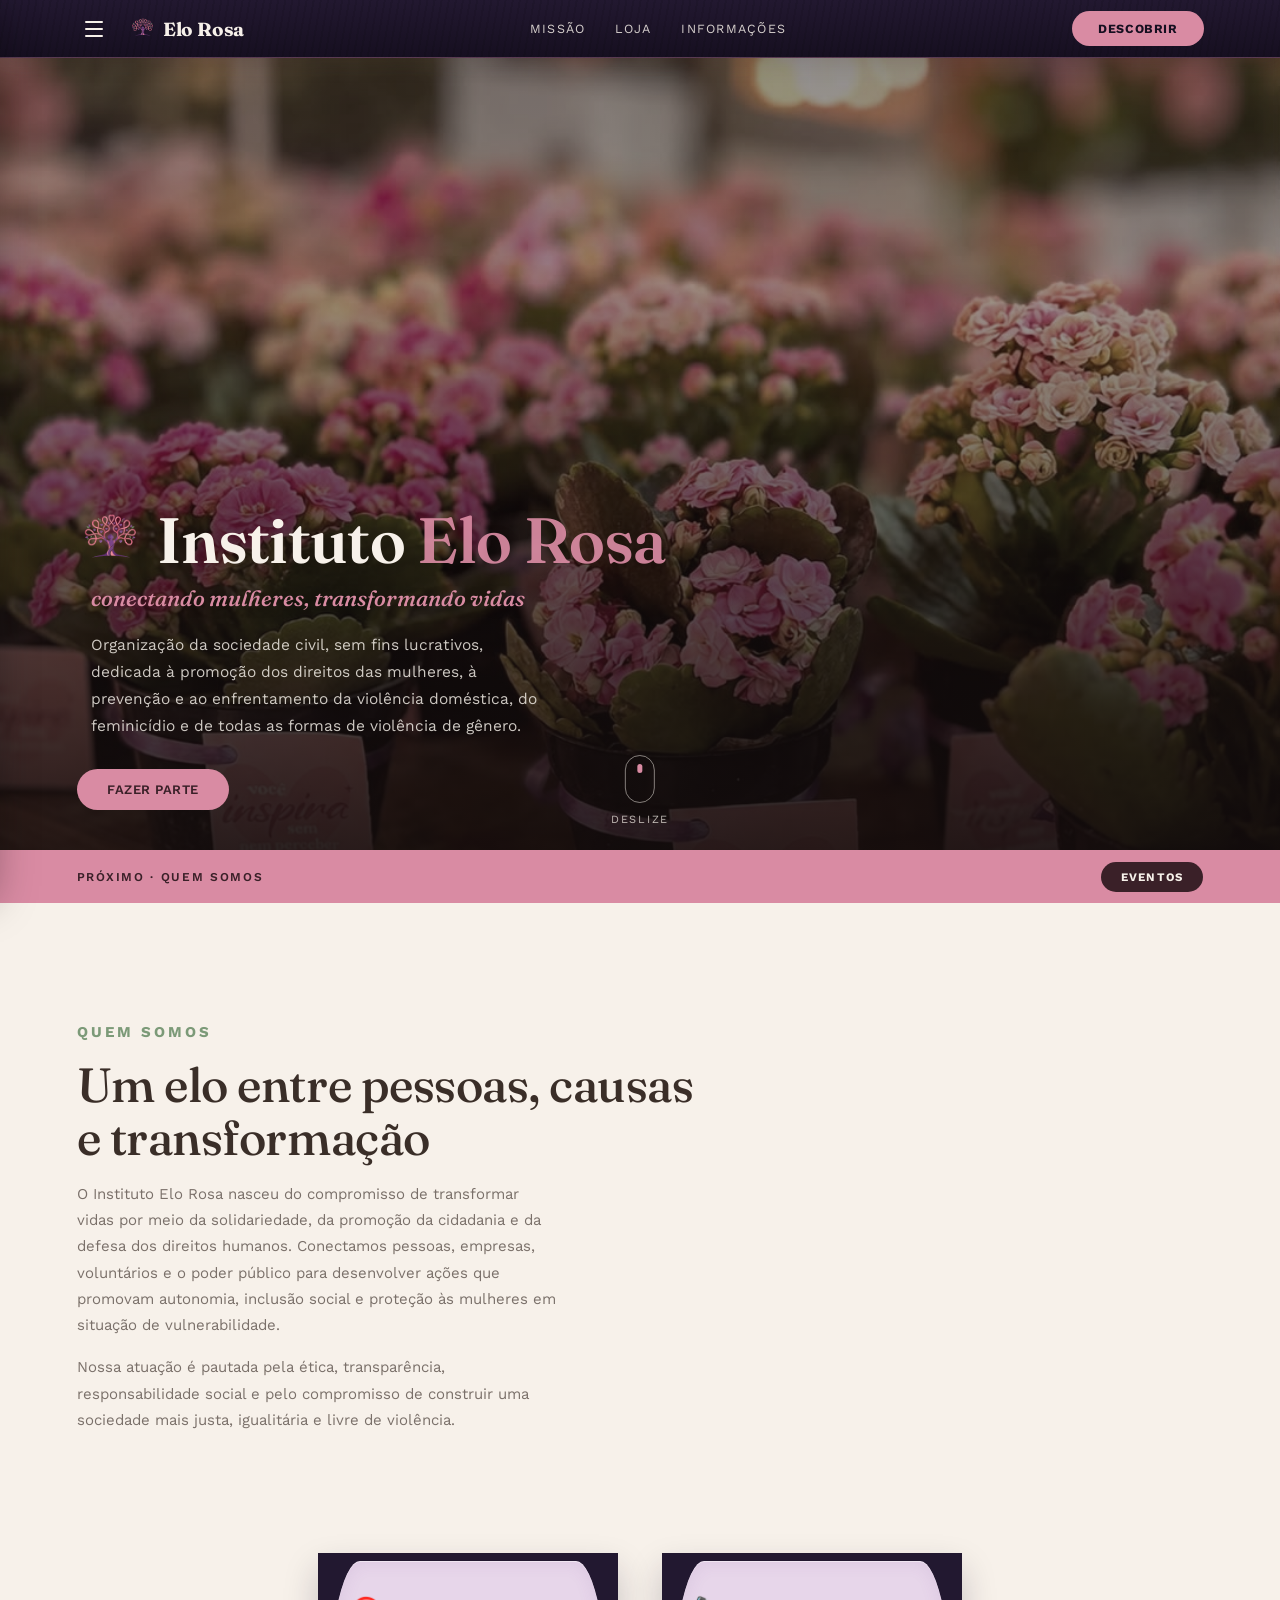
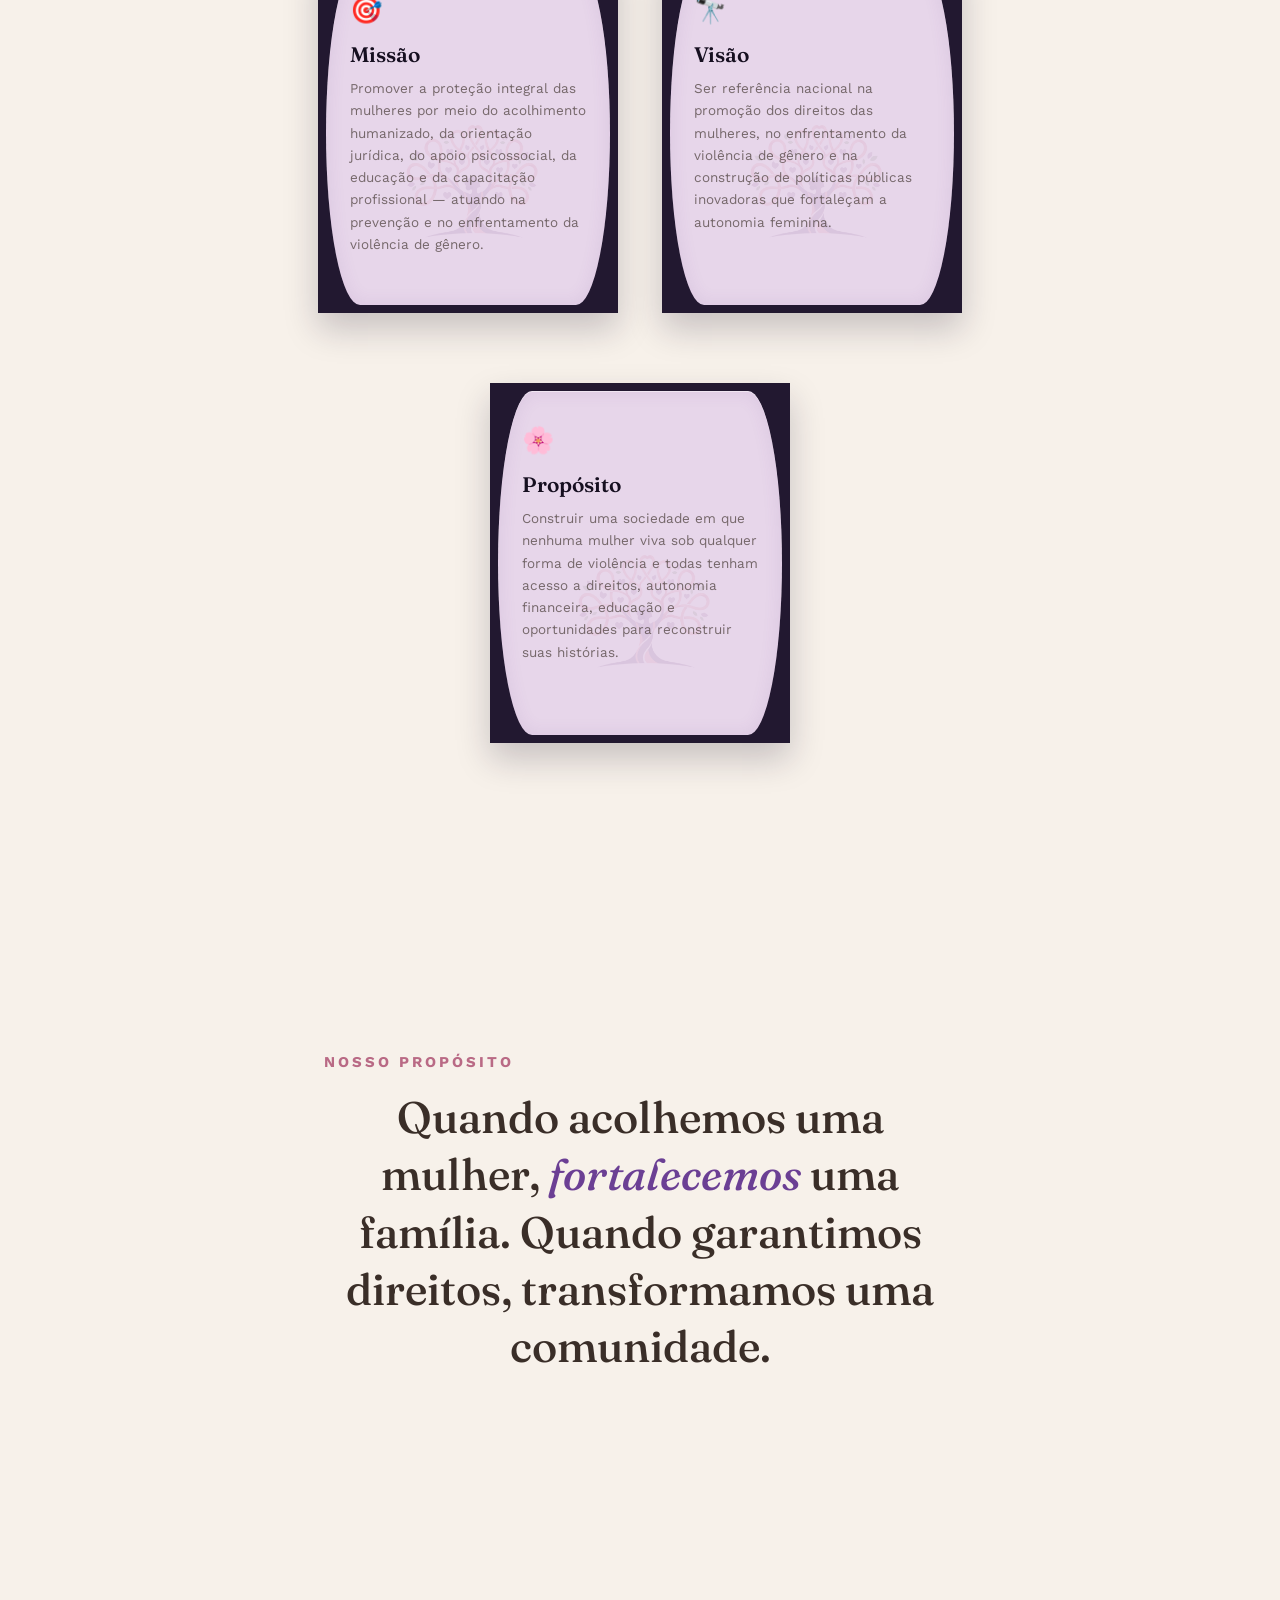
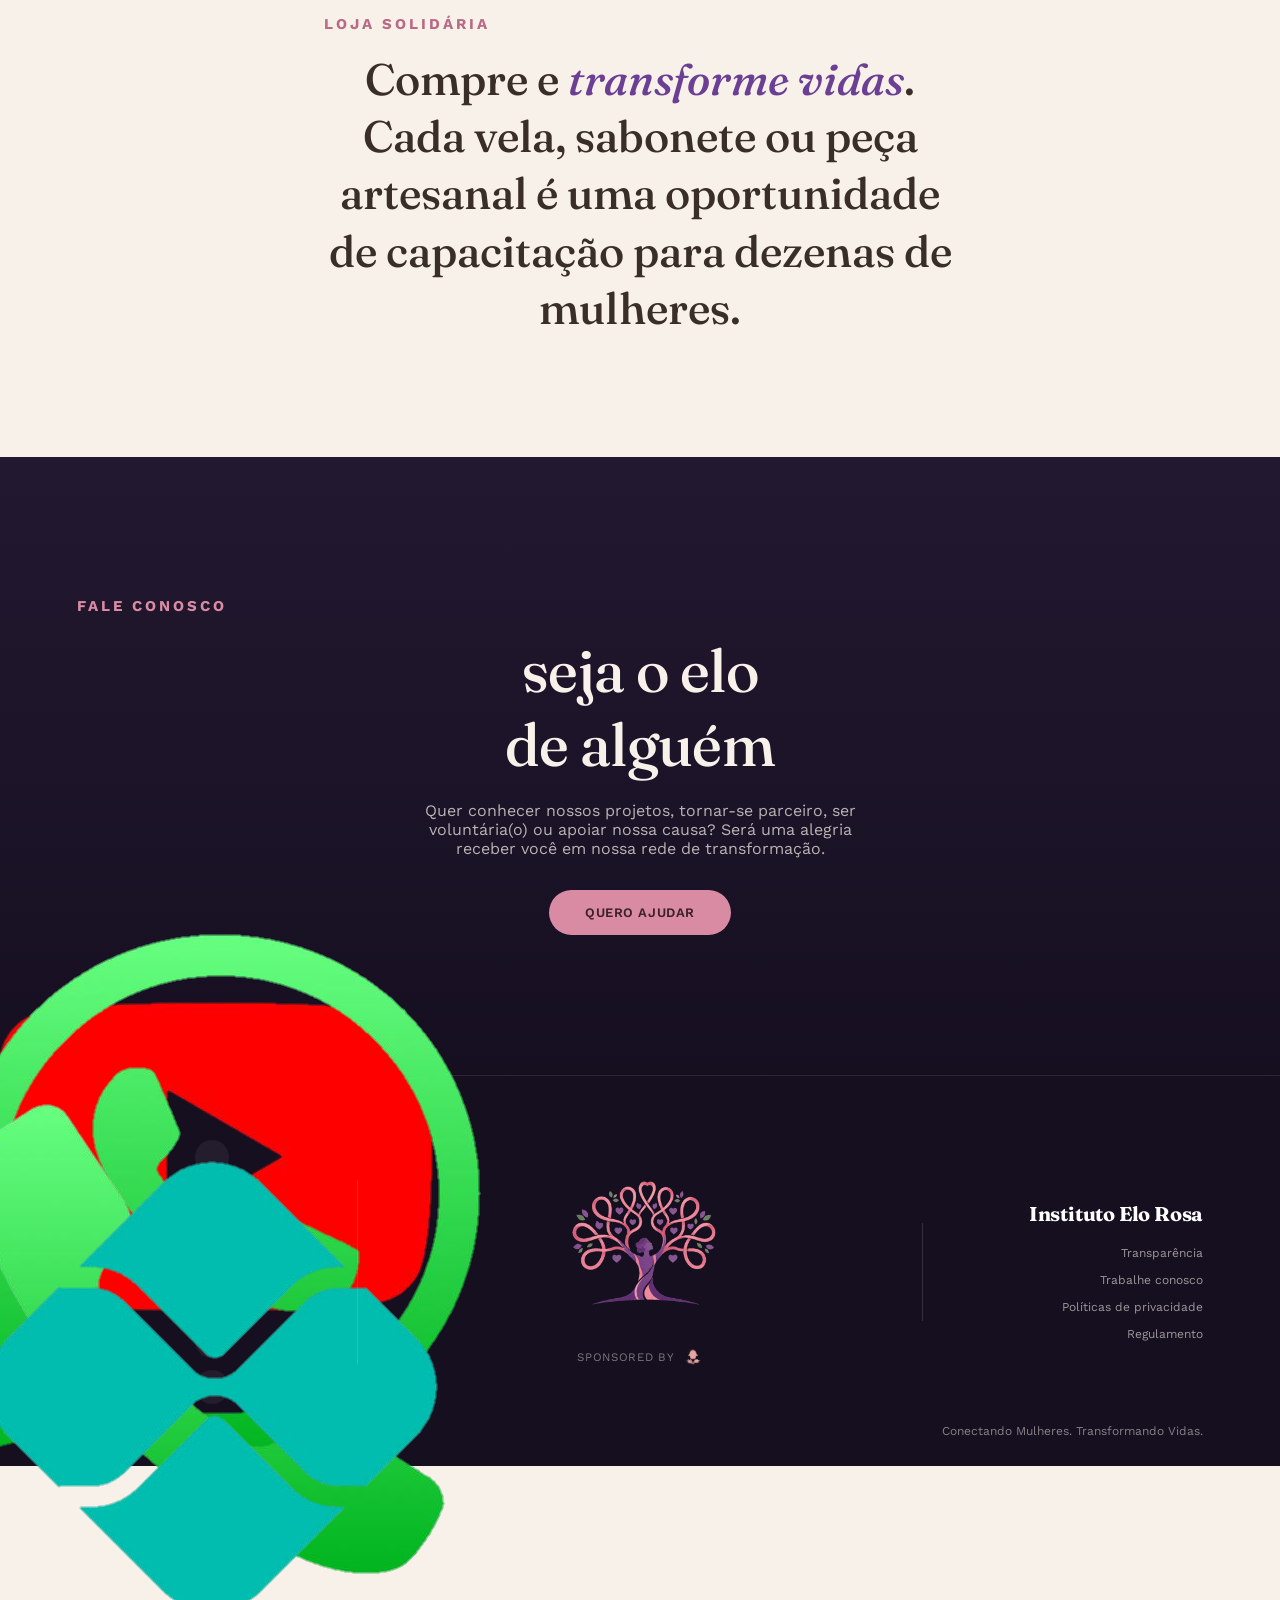
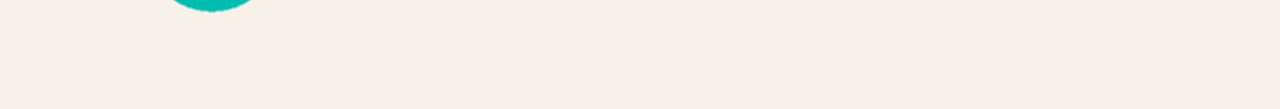
==== index.html @ 6be8b570 "Update index.html" ====
<!DOCTYPE html>
<html lang="pt-BR">
<head>
<meta charset="UTF-8">
<meta name="viewport" content="width=device-width, initial-scale=1.0">
<title>Instituto Elo Rosa</title>
<link rel="shortcut icon" href="" type="image/x-icon">
<!-- ícones extras mantidos para boa exibição em diferentes dispositivos -->
<link rel="icon" type="image/svg+xml" href="site_elo_rosa/images/favicon.svg">
<link rel="apple-touch-icon" href="site_elo_rosa/images/favicon-96x96.png">
<link rel="preconnect" href="https://fonts.googleapis.com">
<link rel="preconnect" href="https://fonts.gstatic.com" crossorigin>
<link href="https://fonts.googleapis.com/css2?family=Fraunces:ital,opsz,wght@0,9..144,300;0,9..144,500;0,9..144,700;1,9..144,500&family=Work+Sans:wght@400;500;600;700&display=swap" rel="stylesheet">
<link rel="stylesheet" href="site_elo_rosa/css/iHomeP.css">
</head>
<body>

<!-- ==========================================================================
     MÓDULO 1 — PÁGINA INICIAL (HOME)
     1.1 Menu de navegação (novo: hambúrguer + faixa que esconde + pastilha + gaveta)
     1.2 Botão flutuante de contato
     1.3 Seção herói (banner topo)
     1.4 Faixa "peek" (prévia da próxima seção)
     1.5 Seção "quem somos" (missão / visão / propósito)
     1.6 Seção "nosso propósito"
     1.7 Seção "loja solidária"
     1.8 Seção de chamada final (CTA)
     1.9 Rodapé (logo + contatos)
     ========================================================================== -->

<!-- 1.1 — MENU DE NAVEGAÇÃO -->
<nav class="nav" id="mainNav">
  <button class="menu-btn" id="menuBtn" aria-label="Abrir menu">
    <span></span><span></span><span></span>
  </button>
  <span class="word">
    <span class="mark">
      <img src="site_elo_rosa/images/favicon.svg" alt="Símbolo Elo Rosa">
    </span>
    Elo Rosa
  </span>
  <div class="links">
    <a href="#sobre">missão</a>
    <a href="#loja">loja</a>
    <a href="#apoiar">informações</a>
  </div>
  <a class="discover-btn fx-btn" href="#fim-pagina">Descobrir</a>
</nav>

<!-- pastilha fixa (canto superior esquerdo) que aparece quando a faixa some -->
<div class="nav-pill" id="navPill">
  <button class="menu-btn" id="menuBtnPill" aria-label="Abrir menu">
    <span></span><span></span><span></span>
  </button>
</div>

<!-- fundo escuro atrás da gaveta/cortina do menu -->
<div class="menu-overlay" id="menuOverlay"></div>

<!-- gaveta/cortina do menu (desktop: painel médio | mobile: peça pequena) -->
<aside class="menu-drawer" id="menuDrawer">
  <div class="menu-drawer-head">
    <span class="mark"><img src="site_elo_rosa/images/favicon.svg" alt="Logo do Instituto Elo Rosa"></span>
    <span class="drawer-name">Instituto Elo Rosa</span>
  </div>
  <nav class="menu-drawer-links">
    <a href="#sobre">Missão</a>
    <a href="#loja">Loja Solidária</a>
    <a href="#apoiar">Informações</a>
  </nav>
</aside>

<!-- 1.2 — BOTÃO FLUTUANTE DE CONTATO (canto inferior direito)
     Ícone: whatsapp1.png (preto), leva para o grupo do WhatsApp, nova aba -->
<a class="contact-fab" id="contactFab" title="fale conosco"
   href="https://chat.whatsapp.com/DbMzyCvsvQeIkFJNNrnskq?mode=gi_t"
   target="_blank" rel="noopener" aria-label="Falar no WhatsApp">
  <img src="site_elo_rosa/images/whatsapp1.png" alt="WhatsApp">
</a>

<!-- 1.3 — SEÇÃO HERÓI (banner principal com imagem de fundo) -->
<header class="hero">
  <div class="hero-bg" id="heroBg">
    <div class="fill"></div>
  </div>

  <div class="hero-inner">
    <div class="hero-copy">
      <!-- título grande do herói: logo + nome do instituto lado a lado.
           Tamanho "grande, mas não exagerado" — menor que o antigo h1 de
           tagline, para não competir com a frase abaixo. -->
      <div class="hero-title-row">
        <span class="hero-logo"><img src="site_elo_rosa/images/favicon.svg" alt="Logo Instituto Elo Rosa"></span>
        <h1 class="hero-title">Instituto <span class="hero-title-accent">Elo Rosa</span></h1>
      </div>
      <!-- frase/tagline que já existia, mantida como subtítulo -->
      <p class="hero-tagline">conectando mulheres, transformando vidas</p>
      <!-- parágrafo de descrição que já existia -->
      <p class="hero-desc">Organização da sociedade civil, sem fins lucrativos, dedicada à promoção dos direitos das mulheres, à prevenção e ao enfrentamento da violência doméstica, do feminicídio e de todas as formas de violência de gênero.</p>
      <!-- botão "fazer parte": mesmo efeito visual do botão "Descobrir"
           (classe fx-btn = escurece no hover + "bolha" suave no clique),
           leva para a seção de baixo (#apoiar) com rolagem suave -->
      <!-- leva para uma página nova (não mais para uma seção da mesma página) -->
      <a class="hero-btn fx-btn" href="site_elo_rosa/pages/fazer-parte.html">fazer parte</a>
    </div>
  </div>

  <div class="scroll-cue">
    <div class="pill"></div>
    <svg class="chevron" viewBox="0 0 24 24" fill="none" stroke="#c98299" stroke-width="2" stroke-linecap="round" stroke-linejoin="round"><polyline points="6 9 12 15 18 9"></polyline></svg>
    <span class="label">deslize</span>
  </div>
</header>

<!-- 1.4 — FAIXA "PEEK" (prévia da próxima seção) -->
<div class="peek">
  <span class="tag">próximo · quem somos</span>
  <!-- botão "eventos": mesmo efeito visual do "Descobrir" (classe fx-btn),
       mas leva para uma página nova (eventos.html), em vez de rolar a página -->
  <a class="peek-btn fx-btn" href="site_elo_rosa/pages/eventos.html">eventos</a>
</div>

<!-- 1.5 — SEÇÃO "QUEM SOMOS" (missão / visão / propósito) -->
<section id="sobre">
  <div class="section-head reveal">
    <span class="eyebrow">quem somos</span>
    <h2>Um elo entre pessoas, causas e transformação</h2>
    <p>O Instituto Elo Rosa nasceu do compromisso de transformar vidas por meio da solidariedade, da promoção da cidadania e da defesa dos direitos humanos. Conectamos pessoas, empresas, voluntários e o poder público para desenvolver ações que promovam autonomia, inclusão social e proteção às mulheres em situação de vulnerabilidade.</p>
    <p>Nossa atuação é pautada pela ética, transparência, responsabilidade social e pelo compromisso de construir uma sociedade mais justa, igualitária e livre de violência.</p>
  </div>

  <!-- Cada carta = 2 camadas: ".mission-card-wrap" (moldura externa, cantos
       quadrados, rosa-lilás, e é ela que recebe a inclinação de 15°) e
       ".mission-card" (miolo roxo-escuro, cantos arredondados, com o
       conteúdo e a imagem do instituto que aparece no hover). -->
  <div class="mission-grid">
    <div class="mission-card-wrap reveal">
      <div class="mission-card" data-tilt-card>
        <div class="mission-card-img"></div>
        <span class="icon">🎯</span>
        <h3>Missão</h3>
        <p>Promover a proteção integral das mulheres por meio do acolhimento humanizado, da orientação jurídica, do apoio psicossocial, da educação e da capacitação profissional — atuando na prevenção e no enfrentamento da violência de gênero.</p>
      </div>
    </div>
    <div class="mission-card-wrap reveal">
      <div class="mission-card" data-tilt-card>
        <div class="mission-card-img"></div>
        <span class="icon">🔭</span>
        <h3>Visão</h3>
        <p>Ser referência nacional na promoção dos direitos das mulheres, no enfrentamento da violência de gênero e na construção de políticas públicas inovadoras que fortaleçam a autonomia feminina.</p>
      </div>
    </div>
    <div class="mission-card-wrap reveal">
      <div class="mission-card" data-tilt-card>
        <div class="mission-card-img"></div>
        <span class="icon">🌸</span>
        <h3>Propósito</h3>
        <p>Construir uma sociedade em que nenhuma mulher viva sob qualquer forma de violência e todas tenham acesso a direitos, autonomia financeira, educação e oportunidades para reconstruir suas histórias.</p>
      </div>
    </div>
  </div>
</section>

<!-- 1.6 — SEÇÃO "NOSSO PROPÓSITO" -->
<section class="story" id="atuacao">
  <div class="story-content reveal">
    <span class="eyebrow">nosso propósito</span>
    <h2>Quando acolhemos uma mulher, <em>fortalecemos</em> uma família. Quando garantimos direitos, transformamos uma comunidade.</h2>
  </div>
</section>

<!-- 1.7 — SEÇÃO "LOJA SOLIDÁRIA" -->
<section class="story" id="loja">
  <div class="story-content reveal">
    <span class="eyebrow">loja solidária</span>
    <h2>Compre e <em>transforme vidas</em>. Cada vela, sabonete ou peça artesanal é uma oportunidade de capacitação para dezenas de mulheres.</h2>
  </div>
</section>

<!-- 1.8 — SEÇÃO DE CHAMADA FINAL (CTA) -->
<section class="cta" id="apoiar">
  <div class="reveal">
    <span class="eyebrow">fale conosco</span>
    <h2>seja o elo<br>de alguém</h2>
    <p style="max-width:480px;margin:20px auto 0;color:var(--ink-soft);">Quer conhecer nossos projetos, tornar-se parceiro, ser voluntária(o) ou apoiar nossa causa? Será uma alegria receber você em nossa rede de transformação.</p>
    <a class="btn" href="#">quero ajudar</a>
  </div>
</section>

<!-- 1.9 — RODAPÉ (FOOTER) — grade de 3 colunas: ícones | logo | nome+políticas -->
<footer>
  <div class="footer-grid">

    <!-- Coluna 1 (esquerda): ícones de contato/redes sociais, empilhados de
         cima para baixo. Agora usando imagens próprias (PNG) em vez de SVGs
         genéricos. Páginas externas (YouTube/Instagram/WhatsApp) abrem em
         nova aba (target="_blank"). -->
    <div class="footer-col-left">
      <ul class="footer-social-col">

        <!-- YouTube → canal/página da polícia (denúncia). Abre em nova aba.
             Substituir o href pelo link definitivo quando disponível. -->
        <li>
          <a href="#" target="_blank" rel="noopener" aria-label="YouTube" class="icon-pop">
            <img src="site_elo_rosa/images/youtube.png" alt="YouTube">
          </a>
        </li>

        <!-- WhatsApp (comunidade) → grupo do WhatsApp. Abre em nova aba. -->
        <li>
          <a href="https://chat.whatsapp.com/DbMzyCvsvQeIkFJNNrnskq?mode=gi_t"
             target="_blank" rel="noopener" aria-label="WhatsApp — comunidade" class="icon-pop">
            <img src="site_elo_rosa/images/whatsapp2.png" alt="WhatsApp">
          </a>
        </li>

        <!-- Instagram → página do perfil. Abre em nova aba.
             Substituir o href pelo link definitivo. -->
        <li>
          <a href="#" target="_blank" rel="noopener" aria-label="Instagram" class="icon-pop">
            <img src="site_elo_rosa/images/instagran.png" alt="Instagram">
          </a>
        </li>

        <!-- Gmail → copia o e-mail para a área de transferência e também
             abre o app de e-mail (mailto), conforme pedido. -->
        <li>
          <a href="mailto:institutoelorosa@gmail.com" data-copy="institutoelorosa@gmail.com" class="js-copy-email icon-pop" aria-label="Enviar e-mail">
            <img src="site_elo_rosa/images/gmail.png" alt="E-mail">
          </a>
          <span class="footer-copy-hint" id="emailCopyHint">copiado!</span>
        </li>

        <!-- Telefone → apenas copia o número, sem abrir discador -->
        <li>
          <button type="button" class="js-copy-phone icon-pop" data-copy="+55 61 99587-1110" aria-label="Copiar telefone">
            <img src="site_elo_rosa/images/phone.png" alt="Telefone">
          </button>
          <span class="footer-copy-hint" id="phoneCopyHint">copiado!</span>
        </li>

        <!-- Pix → página própria a ser definida. Abre em nova aba (destino
             externo/futuro). -->
        <li>
          <a href="#" target="_blank" rel="noopener" aria-label="Pix" class="icon-pop">
            <img src="site_elo_rosa/images/pix.png" alt="Pix">
          </a>
        </li>

      </ul>
    </div>

    <!-- Coluna 2 (centro): logo do instituto + "Sponsored by" embaixo, centralizado -->
    <div class="footer-col-center">
      <div class="footer-logo">
        <img src="site_elo_rosa/images/favicon.svg" alt="Logo do Instituto Elo Rosa">
      </div>

      <!-- "Sponsored by" — caveira (zaluvin.png) tingida em vermelho pastel via
           CSS mask, na base da peça central, centralizada -->
      <div class="footer-sponsor">
        <span>Sponsored by</span>
        <a href="https://www.instagram.com/zaluvin/?utm_source=ig_web_button_share_sheet"
           target="_blank" rel="noopener"
           class="footer-sponsor-icon"
           aria-label="Sponsored by zaluvin — abrir Instagram"></a>
      </div>
    </div>

    <!-- Coluna 3 (direita): nome do instituto + lista de links institucionais (políticas) -->
    <div class="footer-col-right">
      <span class="footer-brand-name">Instituto Elo Rosa</span>

      <ul class="footer-policies">
        <li><a href="#">Transparência</a></li>
        <li><a href="#">Trabalhe conosco</a></li>
        <li><a href="#">Políticas de privacidade</a></li>
        <li><a href="#">Regulamento</a></li>
      </ul>
    </div>

  </div>

  <!-- Linha final do rodapé: copyright + slogan -->
  <div class="footer-bottom" id="fim-pagina">
    <span>Copywriting © Instituto Elo Rosa 2026</span>
    <span>Conectando Mulheres. Transformando Vidas.</span>
  </div>
</footer>

<script src="site_elo_rosa/js/iHomeP.js"></script>
</body>
</html>
---- site_elo_rosa/css/iHomeP.css ----
/* ==========================================================================
   iHomeP.css — INSTITUTO ELO ROSA — FOLHA DE ESTILOS DA PÁGINA INICIAL (HOME)
   Convenção de nome: "iHomeP" = estilos específicos da Home Page.
   Quando novas páginas forem criadas, cada uma pode ter seu próprio arquivo
   (ex: iEventosP.css), mantendo os estilos organizados por página.
   Paleta: tons terrosos/creme + rosa suave + verde, com seções escuras
   (madeira/roxo) para dar contraste ao herói, CTA e rodapé.
   ========================================================================== */

/* ##########################################################################
   MÓDULO 1 — PÁGINA INICIAL (HOME)
   Este módulo contém TODOS os estilos da página inicial do site:
   menu de navegação, botão flutuante de contato, seção herói (banner topo),
   seção "quem somos", seções de propósito/loja, seção de chamada (CTA)
   e o rodapé (footer) com a flor decorativa e os contatos.
   ########################################################################## */

/* Variáveis de cor reutilizadas em todo o site (facilita trocar a paleta) */
:root{
  --cream:#F7F1EA;                    /* fundo claro principal */
  --cream-deep:#EDE2D4;               /* fundo levemente mais escuro (cards) */
  --ink:#3A2E28;                      /* cor do texto principal */
  --ink-soft:rgba(58,46,40,.66);      /* texto secundário, mais suave */
  --pink:#D98BA3;                     /* rosa de destaque (botões, links) */
  --pink-deep:#B96A85;                /* rosa mais escuro (hover) */
  --green:#7C9A78;                    /* verde de apoio (eyebrows de seção) */
  --line:rgba(58,46,40,.12);          /* linhas divisórias sutis */
  --wood:#221830;                     /* roxo escuro (topo do gradiente) — escurecido */
  --wood-dark:#160F20;                /* roxo ainda mais escuro (base do gradiente) — escurecido */
  --purple-accent:#6B3F94;            /* roxo de destaque em textos */
  --lilac-light:#E7D6EA;              /* rosa-lilás claro (moldura externa das cartas 3D) */
}

/* Reset básico: remove margens/paddings padrão do navegador */
*{margin:0;padding:0;box-sizing:border-box;}

/* Rolagem suave ao clicar em âncoras (ex: menu -> seção) */
html{scroll-behavior:smooth;}

/* Esconde a barra de rolagem visualmente, mantendo a rolagem funcional */
html,body{ scrollbar-width:none; -ms-overflow-style:none; }
body::-webkit-scrollbar, html::-webkit-scrollbar{ display:none; width:0; height:0; }

body{
  background:var(--cream);
  color:var(--ink);
  font-family:'Work Sans',sans-serif;  /* fonte padrão do corpo do texto */
  overflow-x:hidden;                   /* evita rolagem horizontal indesejada */
  padding-top:58px;                    /* compensa a altura do menu fixo (.nav) */
}

/* Títulos usam a fonte serifada (mais editorial/elegante) */
h1,h2,h3,.display{font-family:'Fraunces',serif;}
a{color:inherit;text-decoration:none;}

/* --------------------------------------------------------------------------
   1.1 — MENU DE NAVEGAÇÃO (topo fixo)
   Barra fixa no topo da tela com logo, links de âncora e botão "quero ajudar".
   -------------------------------------------------------------------------- */
.nav{
  position:fixed;top:0;left:0;right:0;z-index:50;
  height:58px;
  display:flex;justify-content:space-between;align-items:center;
  padding:0 6vw;
  background:
    repeating-linear-gradient(100deg,
      rgba(0,0,0,0.08) 0px, rgba(0,0,0,0.08) 2px,
      transparent 2px, transparent 7px),
    linear-gradient(180deg, var(--wood) 0%, var(--wood-dark) 100%);
  border-bottom:1px solid rgba(217,139,163,.3);
  box-shadow:0 6px 20px rgba(58,46,40,.15);
}
.nav .word{
  font-family:'Fraunces',serif;font-weight:700;font-size:19px;letter-spacing:-0.01em;color:var(--cream);
  display:flex;align-items:center;gap:8px;
}
.nav .word .mark{
  width:26px;height:26px;flex-shrink:0;
  display:inline-flex;align-items:center;justify-content:center;
}
.nav .word .mark img{width:100%;height:100%;object-fit:contain;}
.nav .links{display:flex;gap:30px;font-size:12.5px;letter-spacing:.1em;text-transform:uppercase;}
.nav .links a{opacity:.85;color:var(--cream);transition:opacity .2s, color .2s;}
.nav .links a:hover{opacity:1;color:var(--pink);}
.nav .help-btn{
  background:var(--pink);color:#3A2028;
  padding:9px 20px;border-radius:24px;
  font-size:12px;font-weight:700;letter-spacing:.04em;text-transform:uppercase;
  white-space:nowrap;
  transition:background .2s;
}
.nav .help-btn:hover{background:var(--pink-deep);}
@media(max-width:760px){ .nav .links{display:none;} .nav .help-btn{padding:8px 16px;font-size:11px;} }

/* --------------------------------------------------------------------------
   1.2 — BOTÃO FLUTUANTE DE CONTATO (círculo com ícone de telefone)
   Fica fixo no canto inferior direito da tela; aparece com fade ao rolar
   (a lógica de mostrar/esconder fica no script.js).
   -------------------------------------------------------------------------- */
.contact-fab{
  position:fixed;right:28px;bottom:32px;z-index:60;
  width:58px;height:58px;border-radius:50%;
  background:var(--pink);
  display:flex;align-items:center;justify-content:center;
  box-shadow:0 8px 24px rgba(217,139,163,.5);
  opacity:0;transform:translateY(16px) scale(.9);pointer-events:none;
  transition:opacity .4s ease, transform .4s ease;
}
.contact-fab.show{opacity:1;transform:translateY(0) scale(1);pointer-events:auto;}
.contact-fab svg{width:24px;height:24px;stroke:#3A2028;}
@media(max-width:760px){ .contact-fab{width:50px;height:50px;right:18px;bottom:20px;} }

/* --------------------------------------------------------------------------
   1.3 — SEÇÃO HERÓI (banner principal do topo, com imagem de fundo)
   -------------------------------------------------------------------------- */
.hero{
  position:relative;
  height:88vh;
  min-height:560px;
  display:flex;align-items:flex-end;
  overflow:hidden;
}
.hero-bg{
  position:absolute;inset:-6% 0 0 0;
  height:106%;
  will-change:transform;
}
.hero-bg .fill{
  position:absolute;inset:0;
  /* CONECTANDO O BACKGROUND: o arquivo real na pasta images é "hero.jpeg"
     (conforme a estrutura de pastas do projeto) — antes estava apontando
     para "hero.jpg", que não existe, por isso a imagem nunca aparecia. */
  background-image:url('../images/hero.jpeg');
  background-size:cover;background-position:center 38%;
  filter:saturate(0.62) brightness(0.85);
}
.hero-bg::after{
  content:"";position:absolute;inset:0;
  background:linear-gradient(180deg, rgba(30,20,20,.4) 0%, rgba(30,20,20,.28) 32%, rgba(20,13,13,.88) 100%);
}
.hero-inner{
  position:relative;z-index:2;
  width:100%;
  /* "suba o texto": menos espaço embaixo empurra o bloco de texto para
     cima dentro do herói (era 8vh) */
  padding:0 6vw 4.5vh;
}
.hero-copy{max-width:600px;}

/* Regra base do "eyebrow" (rótulo pequeno em maiúsculas), usada em outras
   seções da página (quem-somos, propósito, loja, CTA) — mantida aqui para
   não quebrar essas seções, mesmo que o herói agora use o título grande. */
.eyebrow{
  color:var(--pink-deep);font-size:15px;letter-spacing:.2em;text-transform:uppercase;
  font-weight:700;margin-bottom:18px;
  display:flex;align-items:center;gap:10px;
}
.eyebrow .mark{width:22px;height:22px;flex-shrink:0;}
.eyebrow .mark img{width:100%;height:100%;object-fit:contain;}

/* --------------------------------------------------------------------------
   1.3a — TÍTULO GRANDE DO HERÓI (logo + "Instituto Elo Rosa")
   Fica em cima do background, no topo do bloco de texto. Tamanho grande,
   porém contido (não deve competir com a tagline/parágrafo abaixo).
   -------------------------------------------------------------------------- */
.hero-title-row{
  display:flex;align-items:center;gap:16px;
  margin-bottom:6px;
}
.hero-logo{
  /* mesma hierarquia visual do título: tamanho relativo à fonte do título,
     sem fundo/círculo, para não parecer um "ícone menor" ao lado do texto */
  width:1em;height:1em;
  font-size:clamp(36px,6vw,64px);  /* acompanha o novo tamanho do .hero-title */
  flex-shrink:0;
  display:flex;align-items:center;justify-content:center;
}
.hero-logo img{width:100%;height:100%;object-fit:contain;}
.hero-title{
  /* título aumentado, a pedido — ainda contido, sem chegar ao extremo do
     antigo h1 de tagline (que ia até 96px) */
  font-size:clamp(36px,6vw,64px);
  font-weight:600;line-height:1.08;letter-spacing:-.01em;
  color:var(--cream);
  text-shadow:0 4px 24px rgba(0,0,0,.35);
}
/* "Elo Rosa" ganha um tom rosa sutil dentro do título — "Instituto" segue
   na cor padrão (creme), só o nome próprio muda de cor, discretamente
   (rosa suave + sombra reduzida, para não competir com o resto do texto) */
.hero-title-accent{
  color:var(--pink);
  opacity:.92;
  text-shadow:0 2px 14px rgba(0,0,0,.22);
}
@media(max-width:760px){
  .hero-logo{font-size:clamp(28px,8vw,44px);}
}

/* tagline curta, logo abaixo do título grande (frase que já existia).
   Recuo leve à direita, para indicar visualmente que é um "parágrafo"
   subordinado ao título acima (não faz parte do título em si). */
.hero-tagline{
  margin-top:10px;margin-left:14px;
  font-family:'Fraunces',serif;font-style:italic;font-weight:500;
  font-size:clamp(17px,2.2vw,22px);
  color:var(--pink);
  text-shadow:0 2px 12px rgba(0,0,0,.25);
}

/* parágrafo de descrição (mesmo estilo que já existia), com o mesmo
   recuo leve à direita do tagline, reforçando a leitura em "parágrafos" */
.hero-desc{
  margin-top:20px;margin-left:14px;
  font-size:15.5px;line-height:1.75;color:rgba(247,241,234,.82);
  max-width:460px;
}
.hero-btn{
  display:inline-block;margin-top:28px;padding:13px 30px;
  background:var(--pink);color:#3A2028;border-radius:30px;
  font-weight:600;font-size:13px;letter-spacing:.04em;text-transform:uppercase;
  /* hover (escurecer) e clique (efeito de bolha) vêm da classe .fx-btn */
}

/* scroll indicator */
.scroll-cue{
  position:absolute;bottom:24px;left:50%;transform:translateX(-50%);
  z-index:3;display:flex;flex-direction:column;align-items:center;gap:10px;
  color:rgba(247,241,234,.75);font-size:11px;letter-spacing:.16em;text-transform:uppercase;
}
.scroll-cue .pill{
  width:30px;height:48px;border-radius:20px;border:1.5px solid rgba(247,241,234,.5);
  position:relative;
}
.scroll-cue .pill::before{
  content:"";position:absolute;top:8px;left:50%;transform:translateX(-50%);
  width:5px;height:9px;border-radius:3px;background:var(--pink);
  animation:cueMove 1.8s ease-in-out infinite;
}
@keyframes cueMove{
  0%{opacity:0;transform:translate(-50%,0);}
  30%{opacity:1;}
  70%{opacity:1;}
  100%{opacity:0;transform:translate(-50%,16px);}
}
.scroll-cue .chevron{display:none;}
@media(max-width:760px){
  .scroll-cue .pill{display:none;}
  .scroll-cue .chevron{display:block;width:26px;height:26px;animation:chevBounce 1.6s ease-in-out infinite;}
  .scroll-cue span.label{display:none;}
}
@keyframes chevBounce{
  0%,100%{transform:translateY(0);opacity:.5;}
  50%{transform:translateY(8px);opacity:1;}
}

/* --------------------------------------------------------------------------
   1.4 — FAIXA "PEEK" (tira rosa logo abaixo do herói, com prévia da próxima seção)
   -------------------------------------------------------------------------- */
.peek{
  position:relative;z-index:2;
  background:var(--pink);
  color:#3A2028;
  /* altura reduzida em 1/6 em relação ao valor original (14px → ~11.7px de
     padding vertical), a pedido: a faixa fica mais fina, mantendo as
     proporções internas dos elementos */
  padding:calc(14px * 5 / 6) 6vw;
  display:flex;justify-content:space-between;align-items:center;
}
.peek .tag{font-size:12px;letter-spacing:.14em;text-transform:uppercase;font-weight:600;}
.peek .peek-btn{
  background:#3A2028;color:var(--cream);
  padding:8px 20px;border-radius:20px;
  font-size:11.5px;font-weight:700;letter-spacing:.1em;text-transform:uppercase;
  transition:background .2s;
}
/* aqui o hover fica escuro (roxo), diferente do padrão rosa do .fx-btn —
   mantido de propósito, pois este botão já nasce escuro sobre o fundo rosa */
.peek .peek-btn:hover{background:var(--wood-dark);}

/* --------------------------------------------------------------------------
   1.5 — ESTRUTURA GERAL DAS SEÇÕES (espaçamento padrão + cabeçalho de seção)
   -------------------------------------------------------------------------- */
section{padding:120px 6vw;position:relative;}
.section-head{max-width:640px;margin-bottom:64px;}
.section-head .eyebrow{color:var(--green);}
.section-head h2{font-size:clamp(32px,4.5vw,48px);font-weight:500;line-height:1.1;letter-spacing:-.01em;}
.section-head p{margin-top:16px;color:var(--ink-soft);line-height:1.75;font-size:15px;max-width:480px;}

/* --------------------------------------------------------------------------
   1.6 — GRADE DE MISSÃO/VISÃO/PROPÓSITO ("quem somos")
   Cada card é um "losango": um retângulo levemente inclinado (15°) que
   nasce e termina na mesma linha de base — como cartas apoiadas numa mesa,
   alinhadas por baixo (transform-origin: bottom center). As LARGURAS/
   ALTURAS são fixas e IDÊNTICAS nos 3 cards (mesmo tamanho, sempre).

   "Paredes curvas": as bordas esquerda/direita do miolo são arredondadas
   com um raio bem maior na vertical do que na horizontal
   (border-radius: 12% / 50%). Isso faz as laterais abaularem para fora,
   como a parede de um cilindro visto de lado — enquanto topo e base do
   card continuam retos. Somado à rotação de 15° do wrapper, dá a
   sensação de um "poliedro oblíquo" (cilindro inclinado), mesmo o
   elemento continuando, estruturalmente, um quadrilátero 2D comum.

   Estrutura em 2 camadas (cores INVERTIDAS a pedido):
   - .mission-card-wrap → moldura EXTERNA: cantos QUADRADOS, ROXO-ESCURO.
     É esta camada que recebe a rotação de 15° e o efeito de "levantar
     e desentortar" no hover.
   - .mission-card       → miolo INTERNO: paredes curvas, LILÁS-CLARO,
     texto em tinta escura (legível sobre o fundo claro), com uma imagem
     do instituto (a logo) por trás do conteúdo, quase invisível — que
     fica mais visível conforme o mouse se move sobre o card, dando a
     sensação de profundidade/parallax 3D.
   -------------------------------------------------------------------------- */
.mission-grid{
  display:flex;
  flex-wrap:wrap;
  justify-content:center;
  align-items:flex-end;      /* mantém todas as cartas apoiadas na MESMA base */
  gap:70px 44px;
  padding:56px 6vw 70px;
  /* "perspective" no container-pai ajuda o efeito 3D a parecer mais real
     quando o navegador calcula a profundidade dos cards inclinados */
  perspective:1600px;
}

/* moldura externa (a "casca" do losango) — roxo-escuro, cantos quadrados */
.mission-card-wrap{
  /* tamanho fixo e IGUAL para as 3 cartas — não varia com o texto */
  width:300px;
  height:360px;
  max-width:84vw;
  padding:8px;                       /* espessura da moldura roxo-escura */
  background:var(--wood);            /* borda escura roxa, como pedido */
  border-radius:0;                   /* cantos QUADRADOS por fora */
  box-shadow:0 16px 32px rgba(34,24,48,.22);
  /* inclinação de 15°, com a base fixa (transform-origin embaixo) para a
     carta "girar" a partir do próprio pé, e não do centro */
  transform:rotate(-15deg);
  transform-origin:bottom center;
  transition:transform .55s cubic-bezier(.22,1,.36,1), box-shadow .55s ease;
  perspective:1000px;                /* contexto 3D próprio para o miolo */
  cursor:pointer;
  display:flex;                      /* miolo preenche 100% da moldura */
}
/* ao passar o mouse: a carta "desentorta" (volta a ficar reta), levanta
   um pouco e ganha uma sombra mais funda — sensação de estar em destaque */
.mission-card-wrap:hover{
  transform:rotate(0deg) translateY(-12px);
  box-shadow:0 30px 54px rgba(34,24,48,.34);
}

/* miolo interno (o conteúdo em si) — lilás-claro, paredes curvas */
.mission-card{
  position:relative;
  flex:1;
  overflow:hidden;
  padding:34px 24px;
  background:var(--lilac-light);     /* interior lilás claro, como pedido */
  /* raio horizontal pequeno + raio vertical grande = laterais curvas,
     topo/base quase retos ("paredes de cilindro") */
  border-radius:12% / 50%;
  color:var(--ink);                  /* texto em tinta escura, legível no fundo claro */
  display:flex;flex-direction:column;
  transform-style:preserve-3d;       /* necessário para o tilt 3D via JS */
  transition:transform .35s ease, box-shadow .35s ease;
  will-change:transform;
}
/* leve sombra interna na borda, reforçando a sensação de "parede curva" */
.mission-card::after{
  content:"";
  position:absolute;inset:0;
  border-radius:inherit;
  box-shadow:inset 0 1px 0 rgba(255,255,255,.5), inset 0 0 18px rgba(107,63,148,.10);
  pointer-events:none;
}

/* imagem do instituto (logo), quase invisível, revelada no hover — dá a
   sensação de "olhar para dentro" do card em 3D/parallax. Uso
   mix-blend-mode para a logo se integrar bem ao fundo claro. */
.mission-card-img{
  position:absolute;inset:0;
  background-image:url('../images/favicon.svg');
  background-repeat:no-repeat;
  background-position:center 78%;
  background-size:58%;
  opacity:.10;
  mix-blend-mode:multiply;
  transform:scale(1) translateZ(0);
  transition:opacity .5s ease, transform .5s ease;
  pointer-events:none;
}
.mission-card-wrap:hover .mission-card-img{
  opacity:.28;
  transform:scale(1.08);
}

/* conteúdo textual sempre acima da imagem de fundo (z-index) */
.mission-card .icon,
.mission-card h3,
.mission-card p{
  position:relative;z-index:1;
}
.mission-card .icon{font-size:26px;display:block;margin-bottom:16px;}
.mission-card h3{font-family:'Fraunces',serif;font-weight:600;font-size:21px;margin-bottom:10px;color:var(--wood-dark);}
.mission-card p{font-size:13.5px;line-height:1.65;color:var(--ink-soft);}

/* no celular, sem espaço/jeito para inclinar cartas: elas ficam retas e
   empilhadas, mantendo a moldura e as cores, só sem o efeito 3D no toque */
@media(max-width:760px){
  .mission-grid{flex-direction:column;align-items:center;gap:32px;padding:40px 6vw 56px;}
  .mission-card-wrap{
    width:100%;max-width:420px;height:320px;
    transform:none;
  }
  .mission-card-wrap:hover{transform:translateY(-6px);}
  .mission-card{border-radius:8% / 14%;} /* curva mais discreta no celular */
}

.mission-grid.three-col{grid-template-columns:repeat(3,1fr);}
@media(max-width:900px){ .mission-grid.three-col{grid-template-columns:repeat(2,1fr);} }
@media(max-width:600px){ .mission-grid.three-col{grid-template-columns:1fr;} }

/* --------------------------------------------------------------------------
   1.7a — LISTA DE VALORES/TAGS (reutilizável, ex: lista de projetos)
   -------------------------------------------------------------------------- */
.values{background:var(--cream-deep);}
.values-list{
  display:flex;flex-wrap:wrap;gap:12px;
  max-width:900px;
}
.values-list span{
  background:var(--cream);
  border:1px solid var(--line);
  color:var(--ink);
  padding:10px 18px;
  border-radius:24px;
  font-size:13.5px;
}
#projetos .values-list span{
  background:var(--cream-deep);
  border-color:rgba(217,139,163,.35);
}
.story{
  background:var(--cream);
  min-height:50vh;
  display:flex;align-items:center;justify-content:center;
  text-align:center;
}
.story-content{max-width:680px;padding:0 24px;}
.story-content .eyebrow{color:var(--pink-deep);}
.story-content h2{font-size:clamp(28px,4.5vw,44px);font-weight:500;line-height:1.3;color:var(--ink);}
.story-content h2 em{color:var(--purple-accent);font-style:italic;}

/* --------------------------------------------------------------------------
   1.7b — CARDS DE APOIADORES/EVENTOS (não usados na home atual, mas mantidos
   caso a seção volte a ser exibida futuramente)
   -------------------------------------------------------------------------- */
.supporters{background:var(--cream-deep);}
.support-grid{
  display:grid;grid-template-columns:repeat(auto-fit,minmax(220px,1fr));gap:1px;
  background:var(--line);
}
.support-card{
  background:var(--cream);padding:32px 26px;
  display:flex;flex-direction:column;gap:10px;
}
.support-card .badge{
  align-self:flex-start;font-size:10.5px;letter-spacing:.1em;text-transform:uppercase;
  color:var(--green);border:1px solid rgba(124,154,120,.4);border-radius:20px;padding:4px 10px;
}
.support-card h3{font-family:'Fraunces',serif;font-weight:600;font-size:20px;}
.support-card p{font-size:13.5px;color:var(--ink-soft);line-height:1.6;}
.support-card .event-date{font-size:12px;color:var(--pink-deep);margin-top:auto;letter-spacing:.04em;}

/* --------------------------------------------------------------------------
   1.7c — SEÇÃO DE CHAMADA FINAL (CTA) "seja o elo de alguém"
   -------------------------------------------------------------------------- */
.cta{
  text-align:center;padding:140px 6vw;
  background:linear-gradient(180deg, var(--wood) 0%, var(--wood-dark) 100%);
  color:var(--cream);
}
.cta .eyebrow{color:var(--pink);}
.cta h2{font-size:clamp(34px,6vw,60px);font-weight:500;letter-spacing:-.01em;color:var(--cream);}
.cta p{color:rgba(247,241,234,.72)!important;}
.cta .btn{
  display:inline-block;margin-top:32px;padding:15px 36px;
  background:var(--pink);color:#3A2028;border-radius:40px;
  font-weight:600;font-size:13px;letter-spacing:.04em;text-transform:uppercase;
  transition:background .2s;
}
.cta .btn:hover{background:var(--pink-deep);}

/* --------------------------------------------------------------------------
   1.8 — RODAPÉ (FOOTER)
   Estrutura em GRID de 3 colunas:
   [ coluna esquerda (reservada) ] [ coluna central (flor) ] [ coluna direita (contatos + políticas) ]
   Proporção pedida "0.75/3 | X | 0.75/3" equivale, simplificada, a 1fr / 2fr / 1fr
   -------------------------------------------------------------------------- */

/* Contêiner externo do rodapé: define o fundo escuro e o espaçamento geral.
   overflow:visible garante que NENHUMA pétala da flor seja cortada nas bordas. */
footer{
  padding:64px 6vw 28px;
  background:var(--wood-dark);
  border-top:1px solid rgba(247,241,234,.10);
  overflow:visible;
}

/* Grid principal com as 3 colunas descritas acima.
   As divisórias verticais (linhas finas) ficam entre as colunas, criando
   visualmente as "3 seções": ícones | logo | políticas. */
.footer-grid{
  display:grid;
  grid-template-columns: 1fr 2fr 1fr;  /* esquerda 25% | centro 50% | direita 25% (proporção 0.75|1.5|0.75) */
  align-items:center;
  gap:24px;
  max-width:1200px;
  margin:0 auto;
  overflow:visible;
}

/* Linha vertical divisória — usada duas vezes (corte esquerdo e corte direito) */
.footer-col-left,
.footer-col-right{
  position:relative;
}
.footer-col-left::after,
.footer-col-right::before{
  content:"";
  position:absolute;
  top:50%;
  width:1px;
  height:70%;
  background:rgba(247,241,234,.14);
  transform:translateY(-50%);
}
.footer-col-left::after{ right:-12px; }   /* corte entre coluna esquerda e central */
.footer-col-right::before{ left:-12px; } /* corte entre coluna central e direita */

/* COLUNA ESQUERDA — ícones de contato, empilhados de cima para baixo */
.footer-col-left{
  display:flex;
  justify-content:center;
}

/* COLUNA CENTRAL — logo do instituto + "Sponsored by" embaixo dela */
.footer-col-center{
  display:flex;
  flex-direction:column;         /* logo em cima, sponsor embaixo */
  align-items:center;
  justify-content:center;
  gap:18px;
  overflow:visible;
}
.footer-logo{
  width:180px;            /* tamanho da logo no rodapé */
  max-width:40vw;
  opacity:1;
}
.footer-logo img{
  width:100%;
  height:auto;
  display:block;
  border-radius:50%;      /* a logo original é circular (ver .nav .word .mark) */
}

/* COLUNA DIREITA — nome do instituto + ícones de contato + links institucionais */
.footer-col-right{
  display:flex;
  flex-direction:column;
  align-items:flex-end;   /* alinha tudo à direita da coluna */
  gap:16px;
  text-align:right;
}

/* Nome "Instituto Elo Rosa" em destaque, branco vivo, no topo da coluna */
.footer-brand-name{
  font-family:'Fraunces',serif;
  font-weight:700;
  font-size:20px;
  color:#FFFFFF;         /* branco vivo, conforme solicitado */
  letter-spacing:-0.01em;
  line-height:1.2;
}

/* --------------------------------------------------------------------------
   1.8a — COLUNA DE ÍCONES DE CONTATO/REDES SOCIAIS
   Ficam empilhados de cima para baixo, à esquerda, com espaçamento pequeno
   entre eles. Cada ícone usa a cor oficial da respectiva marca, escolhida
   para continuar legível sobre o roxo escuro do rodapé.
   -------------------------------------------------------------------------- */
.footer-social-col{
  display:flex;
  flex-direction:column;   /* empilhados de cima para baixo, conforme pedido */
  align-items:center;
  gap:12px;                /* espaçamento pequeno entre os ícones */
  list-style:none;
}
.footer-social-col a,
.footer-social-col button{
  display:flex;
  align-items:center;
  justify-content:center;
  width:34px;height:34px;
  border-radius:50%;
  background:rgba(255,255,255,.06);  /* fundo sutil para destacar o ícone do roxo escuro */
  border:none;
  cursor:pointer;
  transition:background .2s, transform .2s;
}
.footer-social-col a:hover,
.footer-social-col button:hover{
  background:rgba(255,255,255,.14);
  transform:translateY(-2px);
}
.footer-social-col svg{
  width:17px;
  height:17px;
  flex-shrink:0;
}
.footer-social-col li{ position:relative; }
/* Cor individual de cada ícone (fill), combinando com a marca de origem
   mas mantendo contraste agradável sobre o fundo roxo escuro */
.icon-youtube   { fill:#FF3B30; }              /* vermelho YouTube */
.icon-whatsapp  { fill:#D9A6E0; }              /* rosa-lilás para "comunidade" */
.icon-instagram { fill:#E1306C; }              /* rosa/magenta característico do Instagram */
.icon-gmail     { fill:#EA4335; }              /* vermelho característico do Gmail */
.icon-phone     { fill:#5B9BF0; }              /* azul para telefone */
.icon-pix       { fill:#32BCAD; }              /* verde-azulado característico do Pix */

/* Pequeno aviso visual (ex: "copiado!") ao copiar e-mail/telefone.
   Como a coluna agora fica à esquerda, o aviso aparece ao lado direito do ícone. */
.footer-copy-hint{
  position:absolute;
  left:44px;
  top:50%;
  transform:translateY(-50%);
  margin-top:0;
  font-size:10px;
  color:var(--pink);
  opacity:0;
  transition:opacity .3s;
  white-space:nowrap;
}
.footer-copy-hint.show{opacity:1;}

/* --------------------------------------------------------------------------
   1.8b — LISTA DE LINKS INSTITUCIONAIS (políticas)
   Transparência / Trabalhe conosco / Políticas de privacidade / Regulamento
   -------------------------------------------------------------------------- */
.footer-policies{
  display:flex;
  flex-direction:column;
  align-items:flex-end;
  gap:8px;
  list-style:none;
}
.footer-policies a{
  font-size:12px;
  color:rgba(247,241,234,.6);
  transition:color .2s;
}
.footer-policies a:hover{
  color:var(--pink);
}

/* --------------------------------------------------------------------------
   1.8c — "SPONSORED BY" — na base da peça central (embaixo da logo),
   centralizado. Ícone = imagem "zaluvin.png", tingida de vermelho pastel
   suave via CSS mask (assim controlamos a cor exata sem depender da cor
   original do arquivo), linkando para o Instagram do patrocinador.
   -------------------------------------------------------------------------- */
.footer-sponsor{
  display:flex;align-items:center;justify-content:center;gap:8px;
  font-size:11.5px;letter-spacing:.06em;text-transform:uppercase;
  color:rgba(247,241,234,.45);
}
.footer-sponsor-icon{
  width:20px;height:20px;flex-shrink:0;
  display:inline-block;
  /* vermelho pastel suave, aplicado como cor sólida através da máscara */
  background-color:#E9A6A0;
  -webkit-mask-image:url('../images/zaluvin.png');
  mask-image:url('../images/zaluvin.png');
  -webkit-mask-repeat:no-repeat;
  mask-repeat:no-repeat;
  -webkit-mask-position:center;
  mask-position:center;
  -webkit-mask-size:contain;
  mask-size:contain;
  transition:transform .25s ease, background-color .25s ease;
}
.footer-sponsor-icon:hover{
  transform:scale(1.15) rotate(-6deg);
  background-color:#F0BDB8;  /* vermelho pastel um pouco mais claro no hover */
}

/* Linha inferior do rodapé: copyright à esquerda, slogan à direita */
.footer-bottom{
  width:100%;
  max-width:1200px;
  margin:20px auto 0;
  display:flex;justify-content:space-between;align-items:center;
  font-size:12px;color:rgba(247,241,234,.5);
}

/* Ajustes para telas pequenas (celulares): empilha as 3 colunas verticalmente */
@media(max-width:900px){
  .footer-grid{
    grid-template-columns:1fr;   /* uma coluna só */
    justify-items:center;
    text-align:center;
    gap:32px;
  }
  .footer-col-left::after,
  .footer-col-right::before{ display:none; }  /* linhas divisórias somem no mobile (empilhado) */
  .footer-col-right{align-items:center;text-align:center;}
  .footer-social-col{flex-direction:row;flex-wrap:wrap;justify-content:center;}
  .footer-copy-hint{ left:50%; top:100%; transform:translateX(-50%); margin-top:4px; }
  .footer-policies{align-items:center;}
  .footer-logo{width:120px;}
  .footer-bottom{flex-direction:column;gap:8px;text-align:center;}
}

/* --------------------------------------------------------------------------
   1.9 — ANIMAÇÃO "REVEAL" (elementos aparecem suavemente ao entrar na tela)
   A classe .in é adicionada via JavaScript (script.js) usando IntersectionObserver
   -------------------------------------------------------------------------- */
.reveal{opacity:0;transform:translateY(24px);transition:opacity .8s ease, transform .8s ease;}
.reveal.in{opacity:1;transform:translateY(0);}

/* Respeita a preferência do usuário por menos movimento/animação (acessibilidade) */
@media(prefers-reduced-motion:reduce){
  *{animation:none!important;transition:none!important;}
}

/* --------------------------------------------------------------------------
   1.10 — AJUSTES RESPONSIVOS GERAIS (telas de celular)
   -------------------------------------------------------------------------- */
@media(max-width:760px){
  section{padding:80px 6vw;}
  .hero{height:82vh;}
}

/* ##########################################################################
   MÓDULO 2 — NOVO MENU (hambúrguer + faixa que esconde + pastilha + gaveta)
   Adicionado por cima do Módulo 1, sem remover nada do que já existia.
   ########################################################################## */

/* --------------------------------------------------------------------------
   2.1 — Ajustes na .nav já existente: agora com botão hambúrguer à esquerda
   e links centralizados. A faixa recebe uma transição para poder "sumir".
   -------------------------------------------------------------------------- */
.nav{
  transition:transform .7s cubic-bezier(.22,1,.36,1), opacity .6s ease;
  gap:14px;
}
.nav.nav--hidden{
  transform:translateY(-110%);
  opacity:0;
  pointer-events:none;
}
.nav .links{
  flex:1;
  justify-content:center;
}
.nav .word{margin-left:4px;}

/* --------------------------------------------------------------------------
   2.2 — Botão hambúrguer (3 barras), usado tanto na faixa quanto na pastilha.
   Anima virando um "X" quando o menu está aberto.
   -------------------------------------------------------------------------- */
.menu-btn{
  width:34px;height:34px;flex-shrink:0;
  display:flex;flex-direction:column;justify-content:center;align-items:center;gap:5px;
  background:transparent;border:none;cursor:pointer;
  border-radius:50%;
  transition:background .25s ease;
}
.menu-btn:hover{background:rgba(255,255,255,.08);}
.menu-btn span{
  width:18px;height:2px;border-radius:2px;background:var(--cream);
  transition:transform .35s cubic-bezier(.6,0,.15,1), opacity .25s ease, width .3s ease;
}
.menu-btn.is-open span:nth-child(1){transform:translateY(7px) rotate(45deg);}
.menu-btn.is-open span:nth-child(2){opacity:0;width:0;}
.menu-btn.is-open span:nth-child(3){transform:translateY(-7px) rotate(-45deg);}

/* --------------------------------------------------------------------------
   2.3 — Pastilha (quadrado de bordas redondas) fixa no canto superior
   esquerdo. Some enquanto a faixa está visível; aparece quando a faixa some.
   Usa a mesma textura granulada + gradiente roxo da faixa.
   -------------------------------------------------------------------------- */
.nav-pill{
  position:fixed;top:12px;left:16px;z-index:55;
  width:46px;height:46px;border-radius:16px;
  background:
    repeating-linear-gradient(100deg, rgba(0,0,0,.08) 0px, rgba(0,0,0,.08) 2px, transparent 2px, transparent 7px),
    linear-gradient(180deg, var(--wood) 0%, var(--wood-dark) 100%);
  box-shadow:0 8px 20px rgba(22,15,32,.4);
  display:flex;align-items:center;justify-content:center;
  opacity:0;transform:scale(.7);pointer-events:none;
  transition:opacity .5s ease, transform .55s cubic-bezier(.22,1,.36,1);
}
.nav-pill.show{opacity:1;transform:scale(1);pointer-events:auto;}
.nav-pill .menu-btn{width:30px;height:30px;}

/* --------------------------------------------------------------------------
   2.4 — Overlay escuro atrás da gaveta/cortina do menu
   -------------------------------------------------------------------------- */
.menu-overlay{
  position:fixed;inset:0;z-index:56;
  background:rgba(22,15,32,.55);
  opacity:0;pointer-events:none;
  transition:opacity .4s ease;
}
.menu-overlay.show{opacity:1;pointer-events:auto;}

/* --------------------------------------------------------------------------
   2.5 — Gaveta / cortina do menu, lado esquerdo.
   Desktop: painel médio (380px), do tamanho de "uma cortina", não a tela
   inteira. Mobile: peça pequena ancorada no canto superior esquerdo.
   -------------------------------------------------------------------------- */
.menu-drawer{
  position:fixed;top:0;left:0;bottom:0;z-index:57;
  width:380px;max-width:82vw;
  background:linear-gradient(180deg, var(--wood) 0%, var(--wood-dark) 100%);
  box-shadow:12px 0 40px rgba(0,0,0,.35);
  transform:translateX(-105%);
  transition:transform .65s cubic-bezier(.22,1,.36,1);
  padding:28px 26px;
  display:flex;flex-direction:column;gap:36px;
}
.menu-drawer.open{transform:translateX(0);}

.menu-drawer-head{display:flex;align-items:center;gap:12px;}
.menu-drawer-head .mark{width:44px;height:44px;border-radius:50%;overflow:hidden;flex-shrink:0;border:2px solid rgba(217,139,163,.4);}
.menu-drawer-head .mark img{width:100%;height:100%;object-fit:cover;}
.menu-drawer-head .drawer-name{font-family:'Fraunces',serif;font-weight:700;font-size:19px;color:var(--cream);line-height:1.2;}

.menu-drawer-links{display:flex;flex-direction:column;gap:4px;}
.menu-drawer-links a{
  color:var(--cream);font-family:'Fraunces',serif;font-weight:500;font-size:24px;
  padding:14px 4px;border-bottom:1px solid rgba(247,241,234,.08);
  transition:color .2s, padding-left .2s;
}
.menu-drawer-links a:hover{color:var(--pink);padding-left:10px;}

/* --------------------------------------------------------------------------
   2.6 — CLASSE COMPARTILHADA ".fx-btn": dá o mesmo efeito visual a qualquer
   botão rosa do site — usada no "Descobrir" (faixa), "fazer parte" (herói)
   e "eventos" (faixa peek). Efeito: ao passar o mouse, só ESCURECE (sem
   mudar de tamanho); ao CLICAR, faz uma animação suave de "bolha" (cresce -
   diminui - volta ao normal), sem nunca sumir da tela.
   -------------------------------------------------------------------------- */
.fx-btn{
  cursor:pointer;
  transform:scale(1);
  transition:background .35s ease, transform .35s ease;
  will-change:transform, background;
}
.fx-btn:hover,
.fx-btn:focus-visible{
  background:var(--pink-deep);
}
.fx-btn.is-clicked{
  animation:bubblePop .85s cubic-bezier(.33,1,.68,1) forwards;
}
@keyframes bubblePop{
  0%{transform:scale(1);}
  40%{transform:scale(1.1);}
  70%{transform:scale(.97);}
  100%{transform:scale(1);}
}

/* --------------------------------------------------------------------------
   2.6a — BOTÃO "DESCOBRIR", canto superior direito da faixa.
   Rosa com texto roxo escuro (mesma cor do fundo da faixa), formato cilindro
   (bem arredondado nas pontas, não uma pílula fina nem um quadrado). Fica
   encostado dentro do fundo da faixa. O efeito de hover/clique vem de .fx-btn.
   -------------------------------------------------------------------------- */
.discover-btn{
  margin-left:auto;
  display:inline-flex;align-items:center;justify-content:center;
  background:var(--pink);
  color:var(--wood-dark);
  font-weight:700;font-size:12.5px;letter-spacing:.05em;text-transform:uppercase;
  padding:10px 26px;
  border-radius:22px;              /* arredondado moderado, formato cilindro */
  white-space:nowrap;
}
@media(max-width:760px){
  .discover-btn{padding:8px 18px;font-size:11.5px;}
}

/* --------------------------------------------------------------------------
   2.7 — Efeito "bolha" no botão de menu (hambúrguer), na faixa e na pastilha.
   Ao passar o mouse: efeito inverso ao do botão Descobrir — diminui-cresce-
   volta — de forma suave, sem nunca sumir.
   -------------------------------------------------------------------------- */
.menu-btn{
  cursor:pointer;
  transform:scale(1);
  transition:transform .35s ease;
  will-change:transform;
}
.menu-btn:hover,
.menu-btn:focus-visible{
  animation:bubblePopInverse .85s cubic-bezier(.33,1,.68,1) forwards;
}
@keyframes bubblePopInverse{
  0%{transform:scale(1);}
  40%{transform:scale(.9);}
  70%{transform:scale(1.06);}
  100%{transform:scale(1);}
}

/* mobile: a gaveta vira uma peça pequena, ancorada no canto sup. esquerdo,
   em vez de ocupar a tela inteira de cima a baixo */
@media(max-width:760px){
  .menu-drawer{
    top:64px;left:12px;bottom:auto;
    width:min(78vw,300px);
    border-radius:18px;
    padding:20px;
    transform:translateY(-14px) scale(.92);
    opacity:0;pointer-events:none;
    transition:transform .35s cubic-bezier(.34,1.56,.64,1), opacity .3s ease;
  }
  .menu-drawer.open{transform:translateY(0) scale(1);opacity:1;pointer-events:auto;}
  .menu-drawer-links a{font-size:19px;padding:10px 2px;}
}
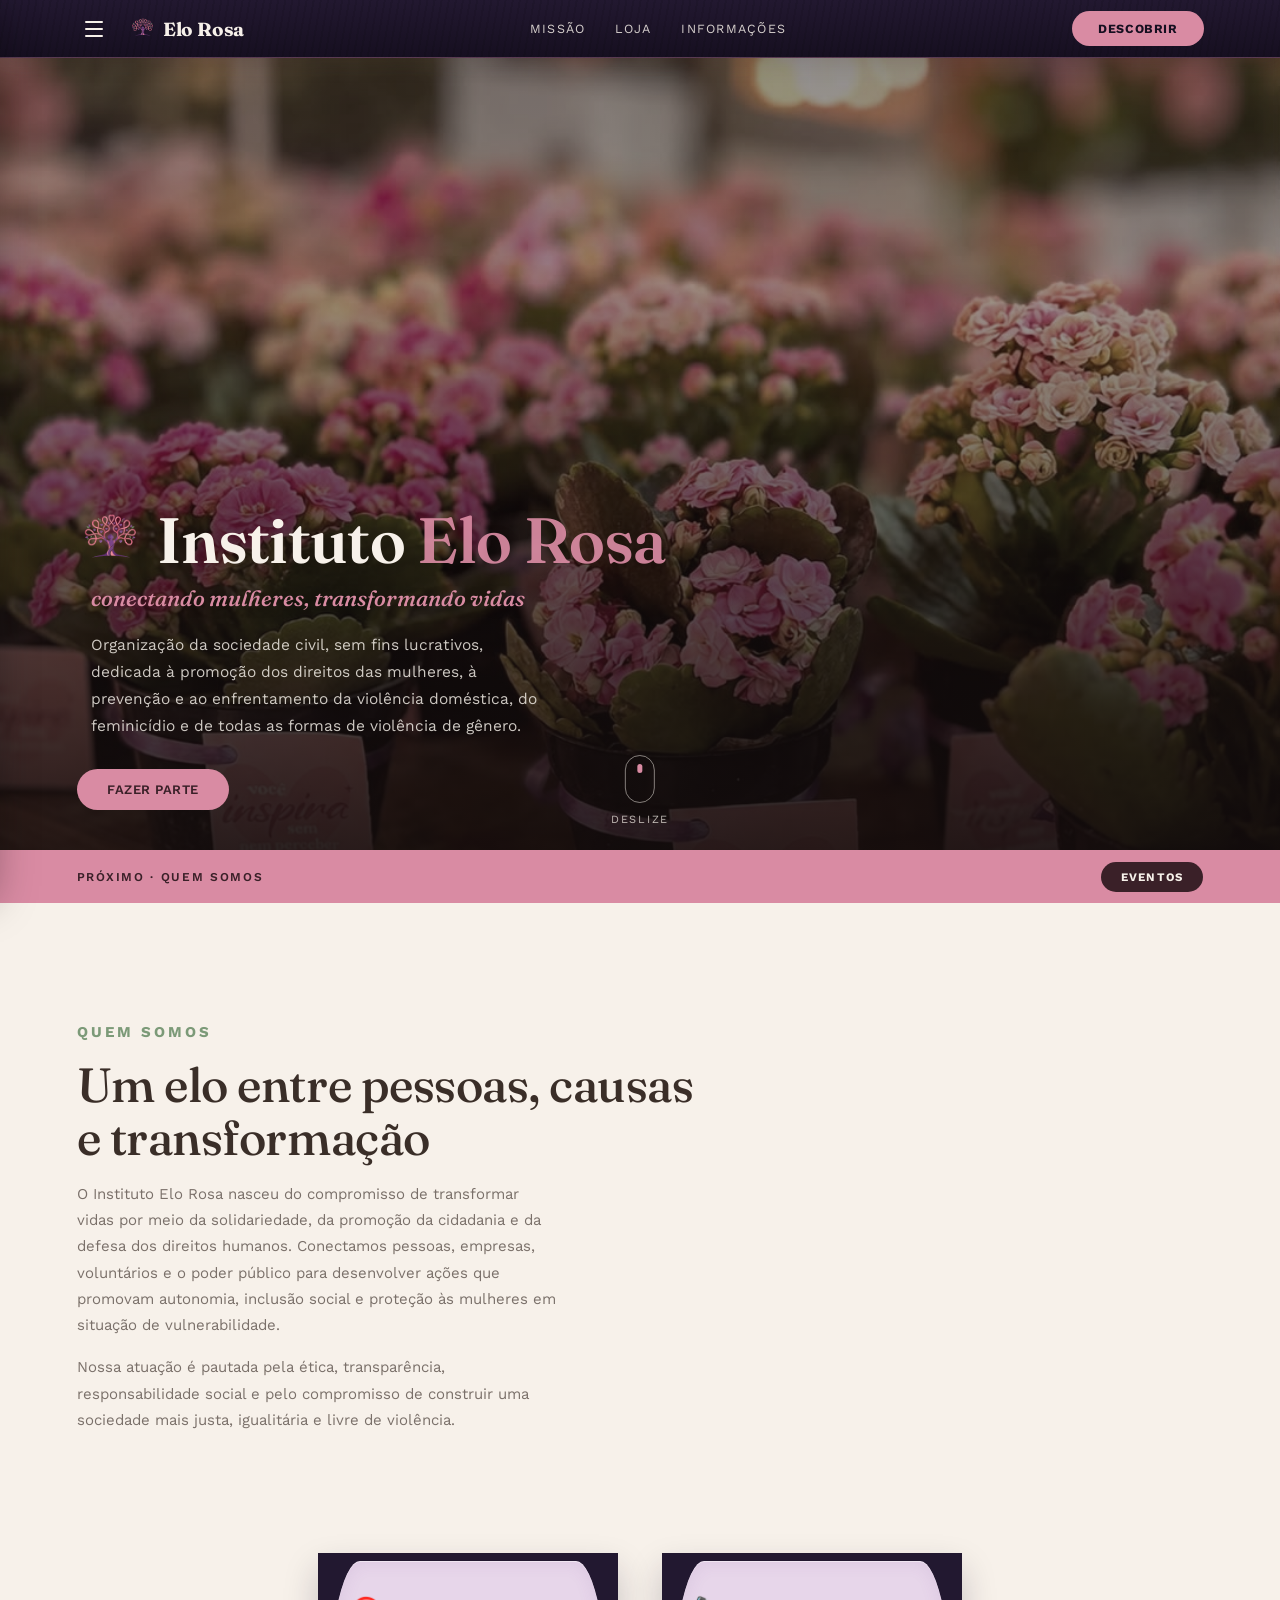
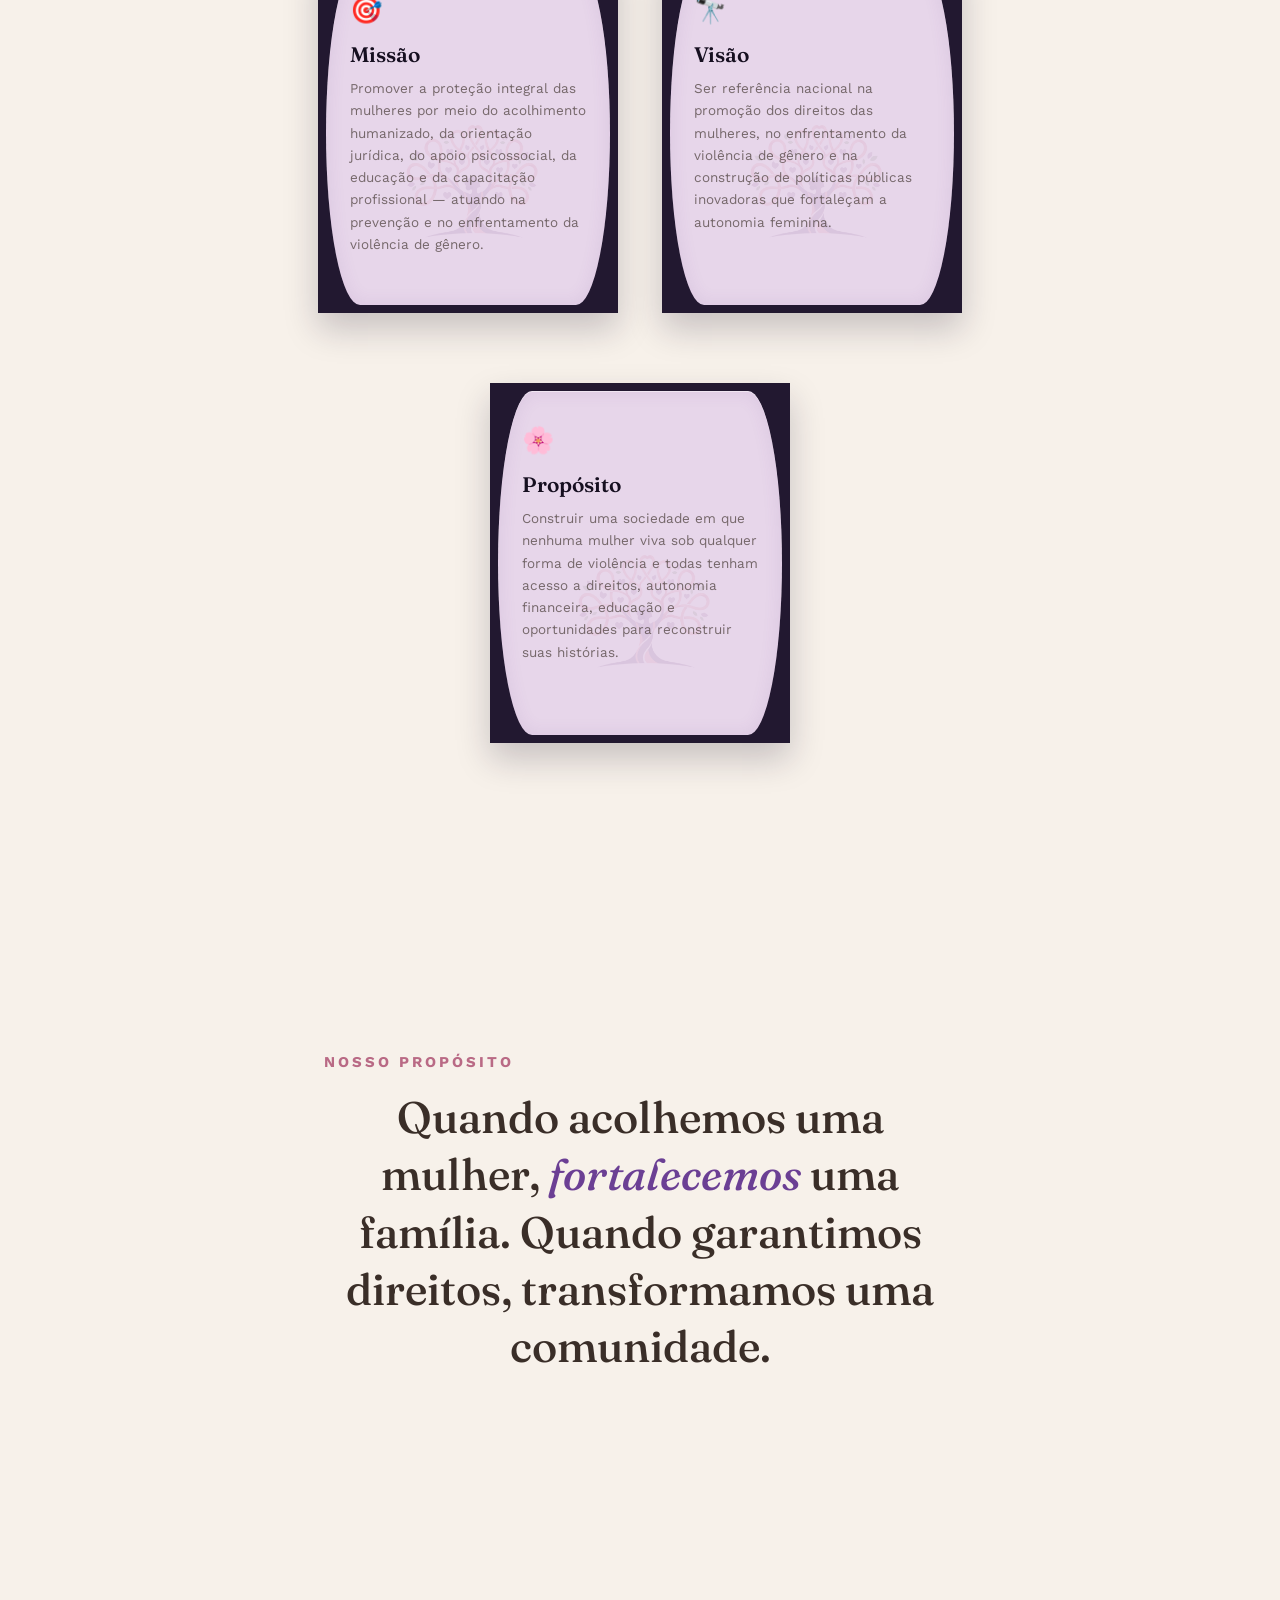
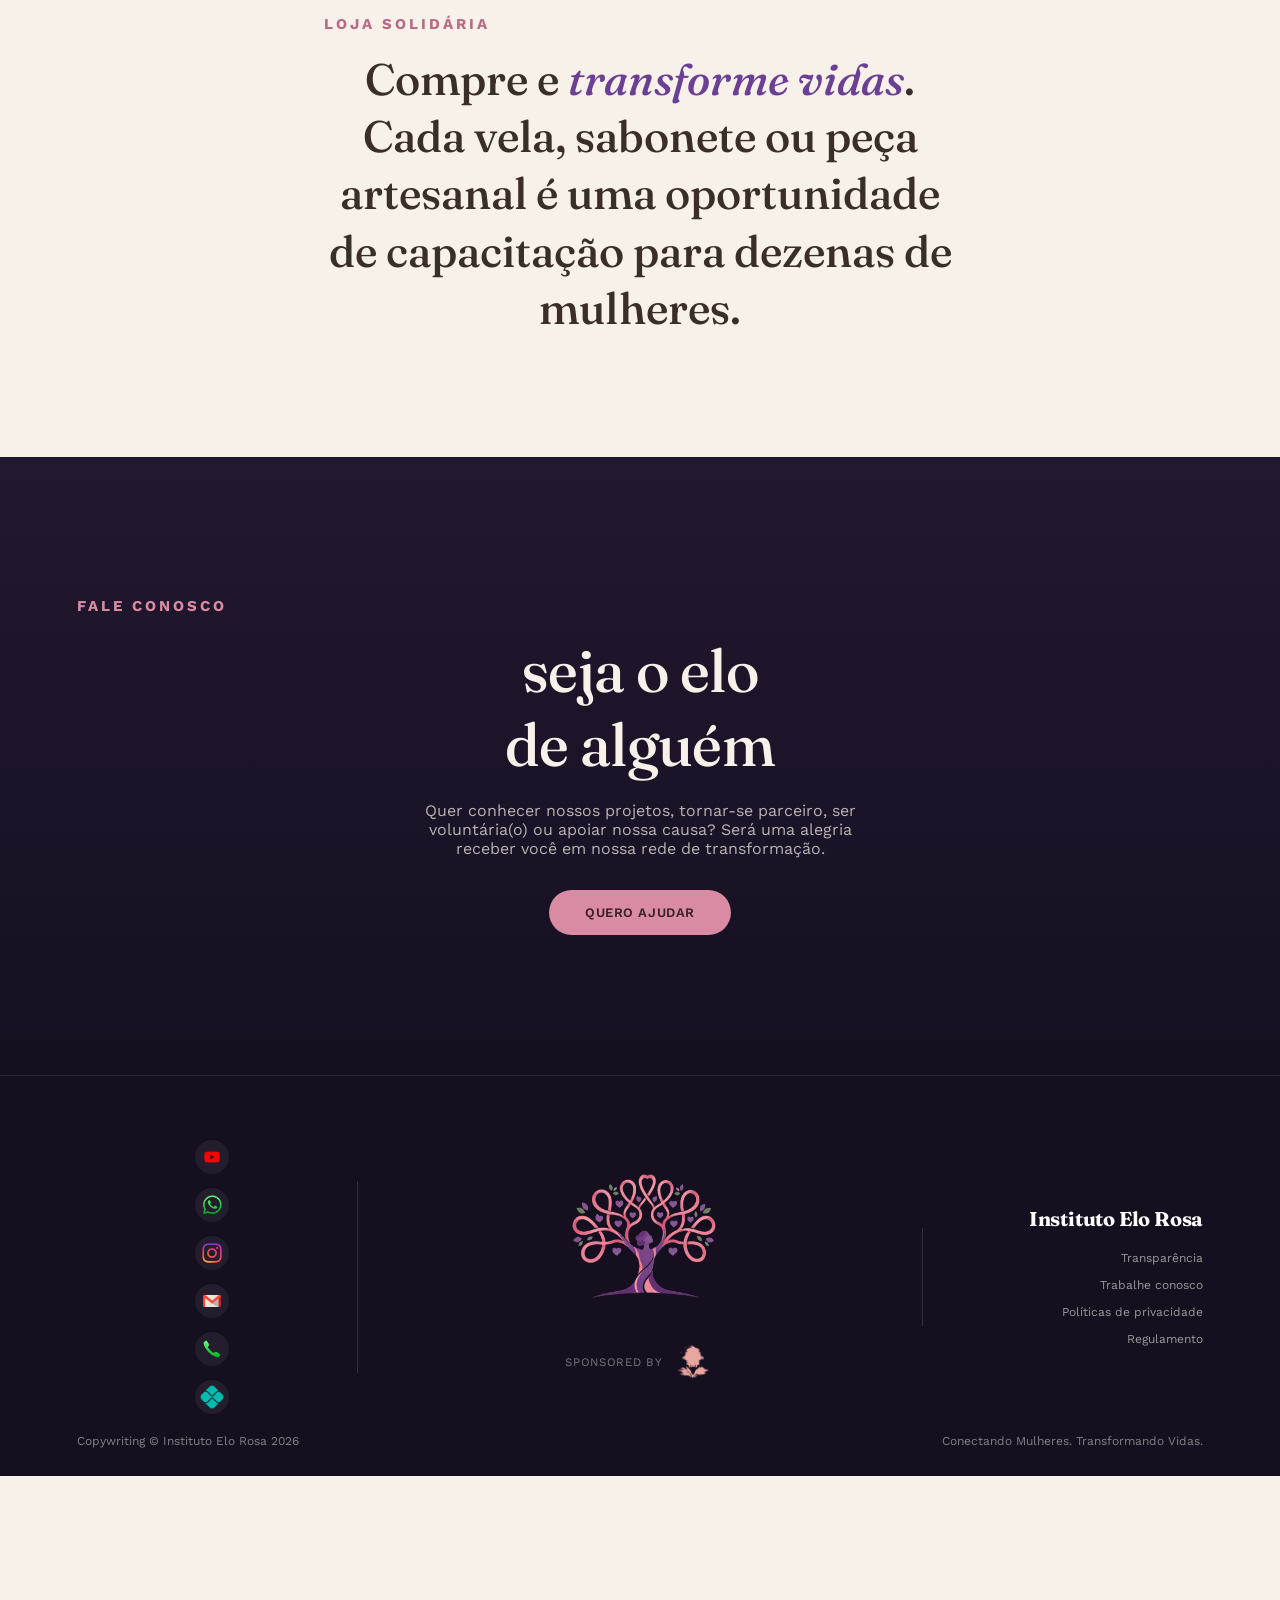
==== commit fe0808ce: "Update index.html" ====
--- a/index.html
+++ b/index.html
@@ -217,7 +217,7 @@
         <!-- Instagram → página do perfil. Abre em nova aba.
              Substituir o href pelo link definitivo. -->
         <li>
-          <a href="#" target="_blank" rel="noopener" aria-label="Instagram" class="icon-pop">
+          <a href="https://www.instagram.com/institutoelorosa/" target="_blank" rel="noopener" aria-label="Instagram" class="icon-pop">
             <img src="site_elo_rosa/images/instagran.png" alt="Instagram">
           </a>
         </li>
@@ -239,12 +239,13 @@
           <span class="footer-copy-hint" id="phoneCopyHint">copiado!</span>
         </li>
 
-        <!-- Pix → página própria a ser definida. Abre em nova aba (destino
-             externo/futuro). -->
-        <li>
-          <a href="#" target="_blank" rel="noopener" aria-label="Pix" class="icon-pop">
+        <!-- Pix → copia a chave (CNPJ) para a área de transferência, igual
+             e-mail/telefone -->
+        <li>
+          <button type="button" class="js-copy-pix icon-pop" data-copy="67.667.330/0001-06" aria-label="Copiar chave Pix">
             <img src="site_elo_rosa/images/pix.png" alt="Pix">
-          </a>
+          </button>
+          <span class="footer-copy-hint" id="pixCopyHint">copiado!</span>
         </li>
 
       </ul>
@@ -256,14 +257,18 @@
         <img src="site_elo_rosa/images/favicon.svg" alt="Logo do Instituto Elo Rosa">
       </div>
 
-      <!-- "Sponsored by" — caveira (zaluvin.png) tingida em vermelho pastel via
-           CSS mask, na base da peça central, centralizada -->
+      <!-- "Sponsored by" — caveira (zaluvin.png) na cor ORIGINAL do arquivo
+           (sem tingir), na base da peça central, centralizada. Ao passar o
+           mouse, ela "vira de lado" em 3D, como um livro sendo puxado numa
+           estante (gira a partir da borda esquerda, não do centro). -->
       <div class="footer-sponsor">
         <span>Sponsored by</span>
         <a href="https://www.instagram.com/zaluvin/?utm_source=ig_web_button_share_sheet"
            target="_blank" rel="noopener"
            class="footer-sponsor-icon"
-           aria-label="Sponsored by zaluvin — abrir Instagram"></a>
+           aria-label="Sponsored by zaluvin — abrir Instagram">
+          <img src="site_elo_rosa/images/zaluvin.png" alt="Zaluvin">
+        </a>
       </div>
     </div>
 
--- a/site_elo_rosa/css/iHomeP.css
+++ b/site_elo_rosa/css/iHomeP.css
@@ -93,9 +93,10 @@
 @media(max-width:760px){ .nav .links{display:none;} .nav .help-btn{padding:8px 16px;font-size:11px;} }
 
 /* --------------------------------------------------------------------------
-   1.2 — BOTÃO FLUTUANTE DE CONTATO (círculo com ícone de telefone)
+   1.2 — BOTÃO FLUTUANTE DE CONTATO (círculo com o ícone whatsapp1.png, preto)
    Fica fixo no canto inferior direito da tela; aparece com fade ao rolar
-   (a lógica de mostrar/esconder fica no script.js).
+   (a lógica de mostrar/esconder fica no iHomeP.js). Agora é um link direto
+   para o grupo do WhatsApp, aberto em nova aba.
    -------------------------------------------------------------------------- */
 .contact-fab{
   position:fixed;right:28px;bottom:32px;z-index:60;
@@ -107,8 +108,10 @@
   transition:opacity .4s ease, transform .4s ease;
 }
 .contact-fab.show{opacity:1;transform:translateY(0) scale(1);pointer-events:auto;}
-.contact-fab svg{width:24px;height:24px;stroke:#3A2028;}
-@media(max-width:760px){ .contact-fab{width:50px;height:50px;right:18px;bottom:20px;} }
+/* ícone whatsapp1.png aumentado em 50% (de 24px para 36px), como os demais
+   ícones "extras" (todos, exceto o do zaluvin) */
+.contact-fab img{width:36px;height:36px;object-fit:contain;}
+@media(max-width:760px){ .contact-fab{width:50px;height:50px;right:18px;bottom:20px;} .contact-fab img{width:30px;height:30px;} }
 
 /* --------------------------------------------------------------------------
    1.3 — SEÇÃO HERÓI (banner principal do topo, com imagem de fundo)
@@ -587,14 +590,14 @@
 /* --------------------------------------------------------------------------
    1.8a — COLUNA DE ÍCONES DE CONTATO/REDES SOCIAIS
    Ficam empilhados de cima para baixo, à esquerda, com espaçamento pequeno
-   entre eles. Cada ícone usa a cor oficial da respectiva marca, escolhida
-   para continuar legível sobre o roxo escuro do rodapé.
+   entre eles. Agora usando imagens PRÓPRIAS (PNG), cada uma já com sua cor
+   definida no próprio arquivo — por isso não usamos mais "fill" de SVG.
    -------------------------------------------------------------------------- */
 .footer-social-col{
   display:flex;
   flex-direction:column;   /* empilhados de cima para baixo, conforme pedido */
   align-items:center;
-  gap:12px;                /* espaçamento pequeno entre os ícones */
+  gap:14px;                /* espaçamento pequeno entre os ícones */
   list-style:none;
 }
 .footer-social-col a,
@@ -614,20 +617,15 @@
   background:rgba(255,255,255,.14);
   transform:translateY(-2px);
 }
-.footer-social-col svg{
-  width:17px;
-  height:17px;
+/* ícones aumentados em 50% (de 17px para 26px), como pedido para "os
+   outros" ícones (todos, exceto o do zaluvin) */
+.footer-social-col img{
+  width:26px;
+  height:26px;
+  object-fit:contain;
   flex-shrink:0;
 }
 .footer-social-col li{ position:relative; }
-/* Cor individual de cada ícone (fill), combinando com a marca de origem
-   mas mantendo contraste agradável sobre o fundo roxo escuro */
-.icon-youtube   { fill:#FF3B30; }              /* vermelho YouTube */
-.icon-whatsapp  { fill:#D9A6E0; }              /* rosa-lilás para "comunidade" */
-.icon-instagram { fill:#E1306C; }              /* rosa/magenta característico do Instagram */
-.icon-gmail     { fill:#EA4335; }              /* vermelho característico do Gmail */
-.icon-phone     { fill:#5B9BF0; }              /* azul para telefone */
-.icon-pix       { fill:#32BCAD; }              /* verde-azulado característico do Pix */
 
 /* Pequeno aviso visual (ex: "copiado!") ao copiar e-mail/telefone.
    Como a coluna agora fica à esquerda, o aviso aparece ao lado direito do ícone. */
@@ -677,7 +675,9 @@
   color:rgba(247,241,234,.45);
 }
 .footer-sponsor-icon{
-  width:20px;height:20px;flex-shrink:0;
+  /* aumentado em 120% (de 20px para 44px), como pedido especificamente
+     para o ícone do zaluvin */
+  width:44px;height:44px;flex-shrink:0;
   display:inline-block;
   /* vermelho pastel suave, aplicado como cor sólida através da máscara */
   background-color:#E9A6A0;
@@ -689,11 +689,32 @@
   mask-position:center;
   -webkit-mask-size:contain;
   mask-size:contain;
-  transition:transform .25s ease, background-color .25s ease;
-}
+  transform:scale(1);
+  transition:background-color .25s ease;
+  will-change:transform;
+}
+/* efeito do zaluvin: CRESCE → diminui → volta (o "inverso" dos outros
+   ícones, que fazem diminui → cresce → volta) */
 .footer-sponsor-icon:hover{
-  transform:scale(1.15) rotate(-6deg);
+  animation:bubblePop .85s cubic-bezier(.33,1,.68,1) forwards;
   background-color:#F0BDB8;  /* vermelho pastel um pouco mais claro no hover */
+}
+
+/* --------------------------------------------------------------------------
+   1.8d — ANIMAÇÃO "ICON-POP" — usada em todos os outros ícones (YouTube,
+   WhatsApp, Instagram, Gmail, telefone, Pix e o botão flutuante): DIMINUI →
+   CRESCE → volta ao normal, sempre ao passar o mouse — o mesmo espírito de
+   "ícone animado no hover" que o zaluvin tem, só que na curva inversa.
+   -------------------------------------------------------------------------- */
+.icon-pop img,
+.contact-fab img{
+  transform:scale(1);
+  transition:transform .35s ease;
+  will-change:transform;
+}
+.icon-pop:hover img,
+.contact-fab:hover img{
+  animation:bubblePopInverse .85s cubic-bezier(.33,1,.68,1) forwards;
 }
 
 /* Linha inferior do rodapé: copyright à esquerda, slogan à direita */
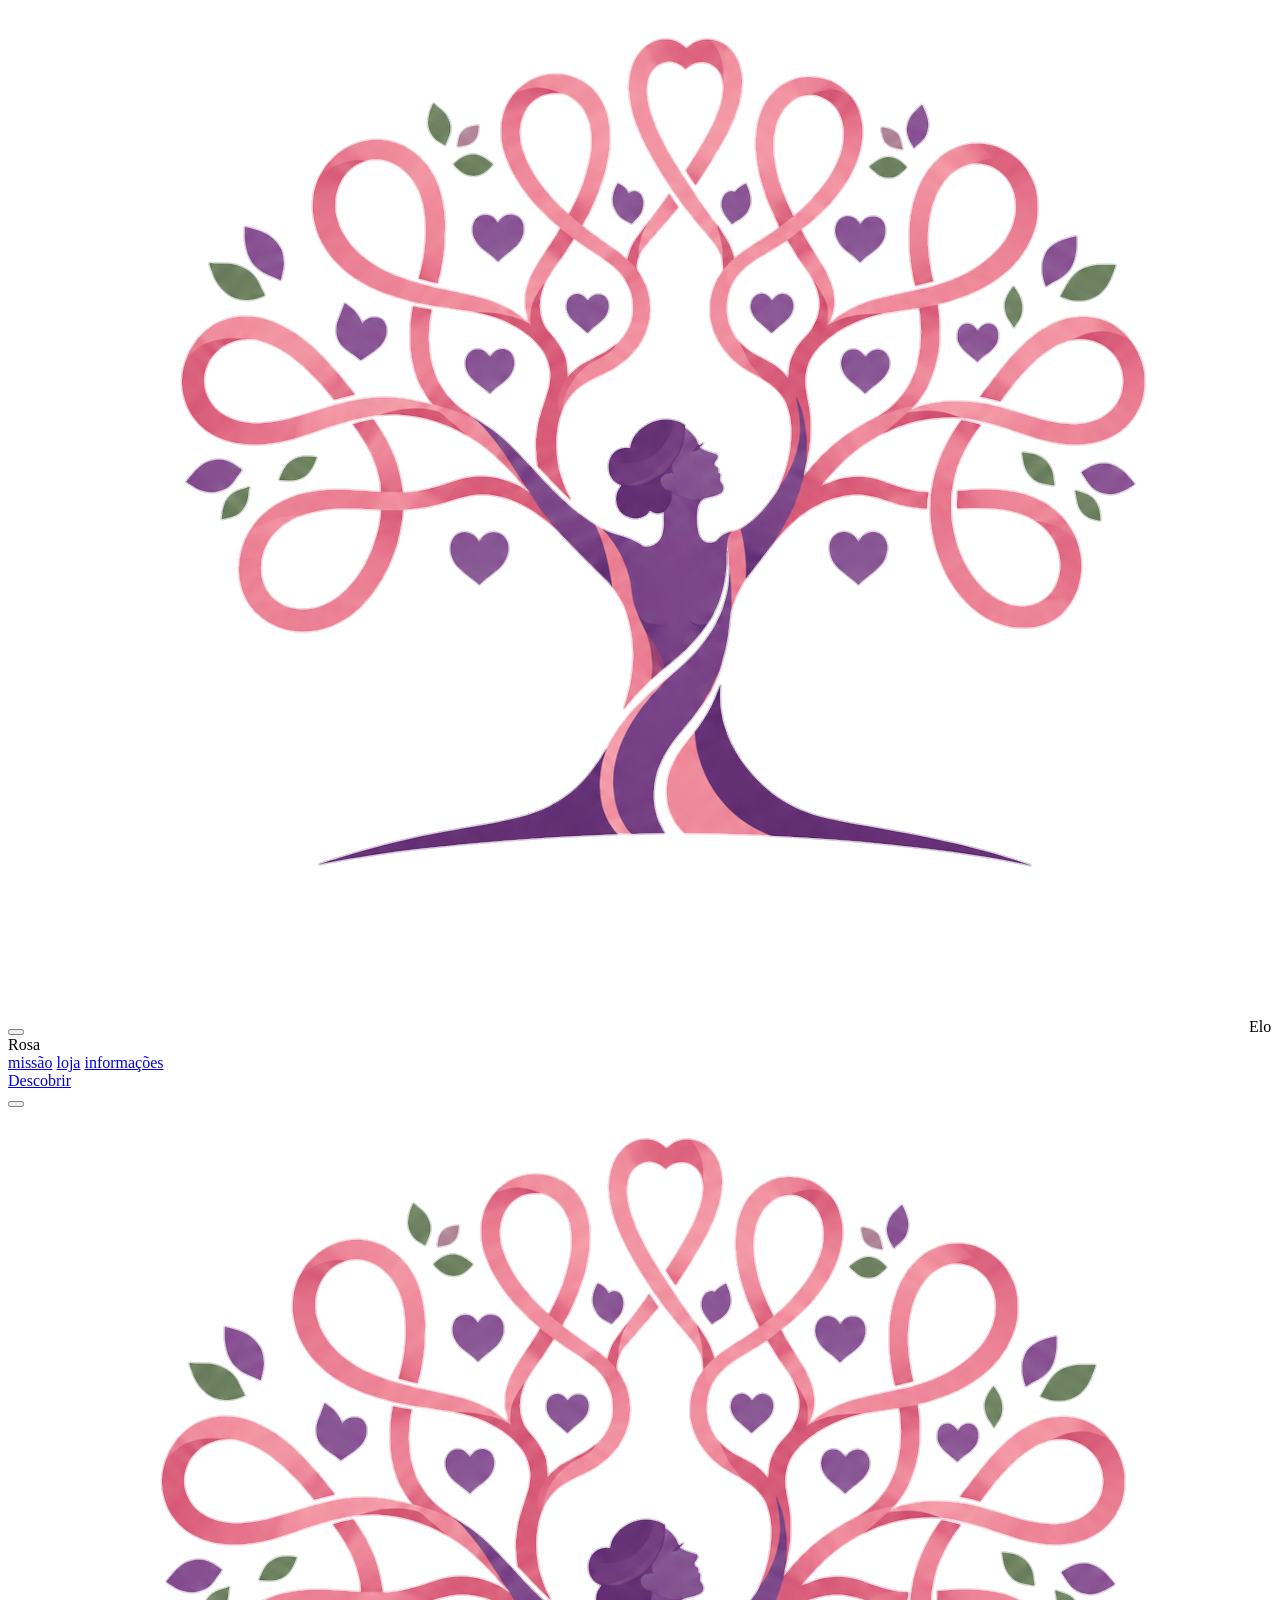
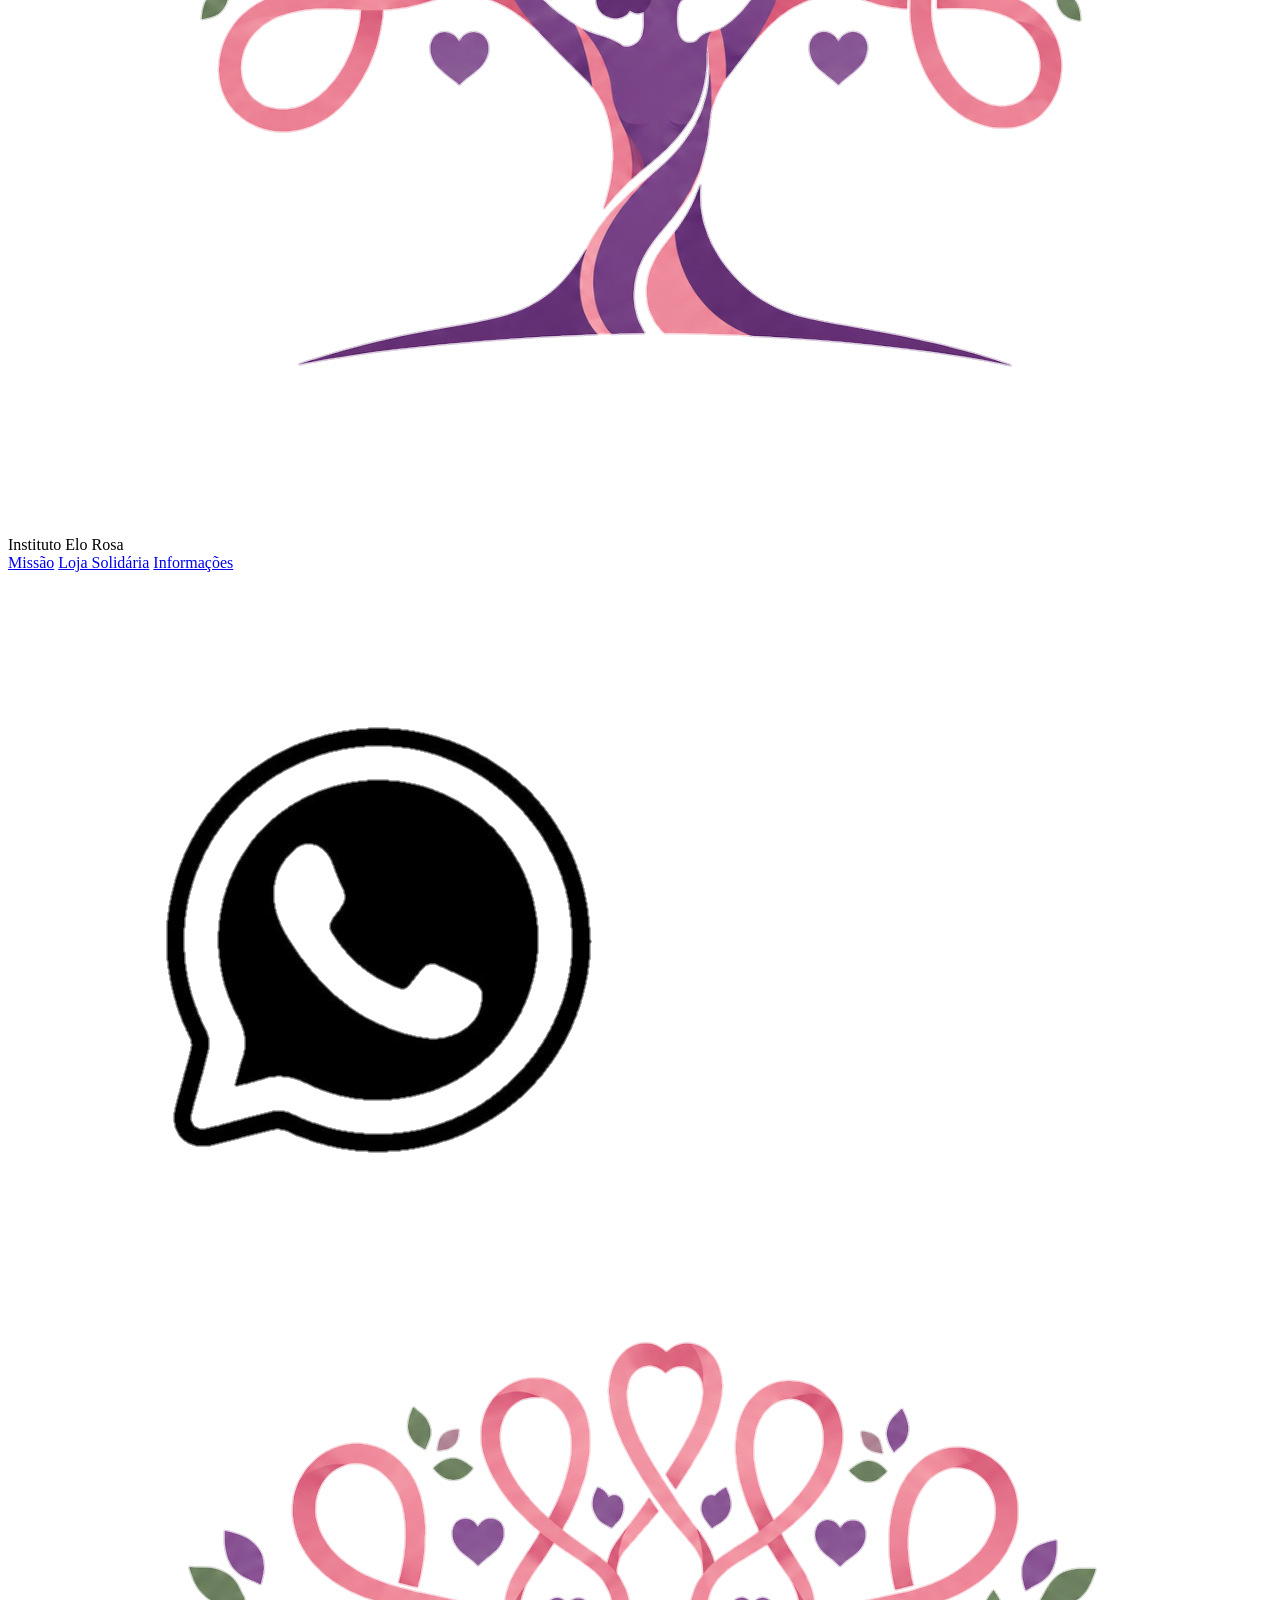
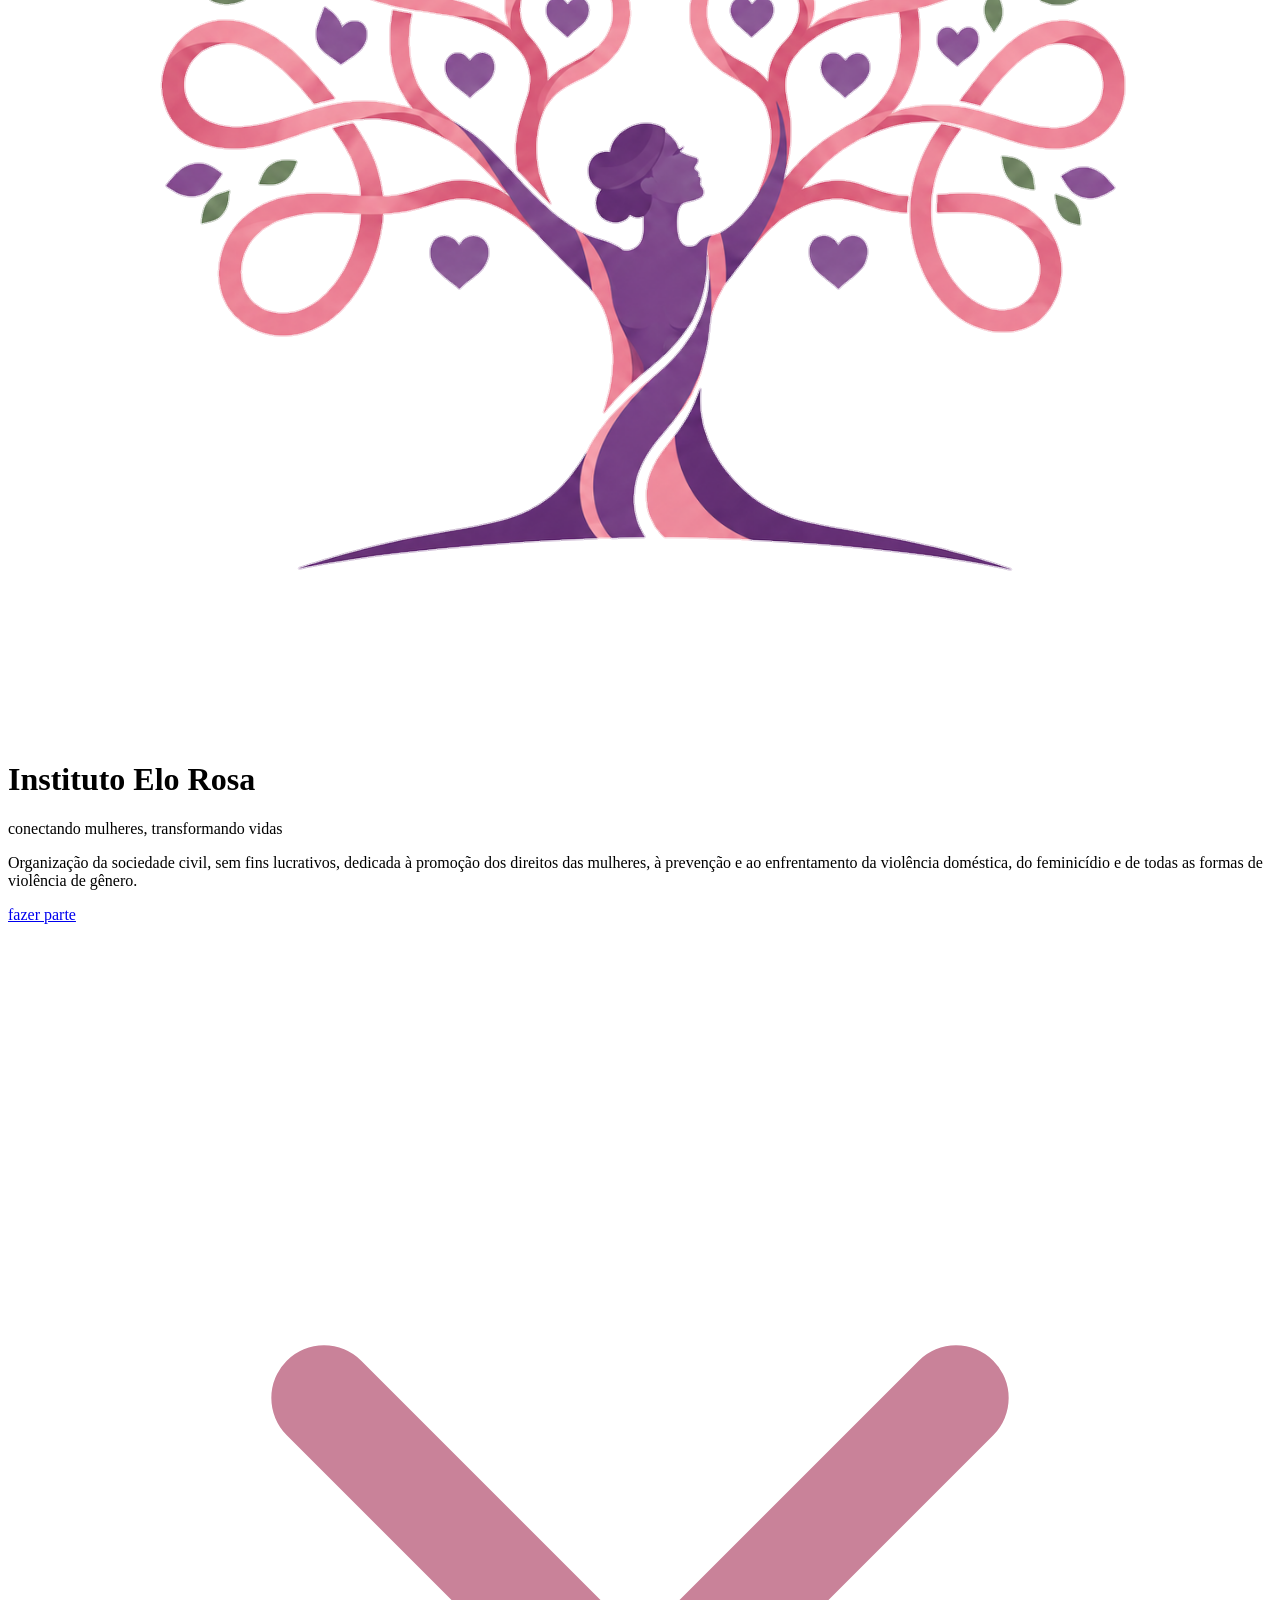
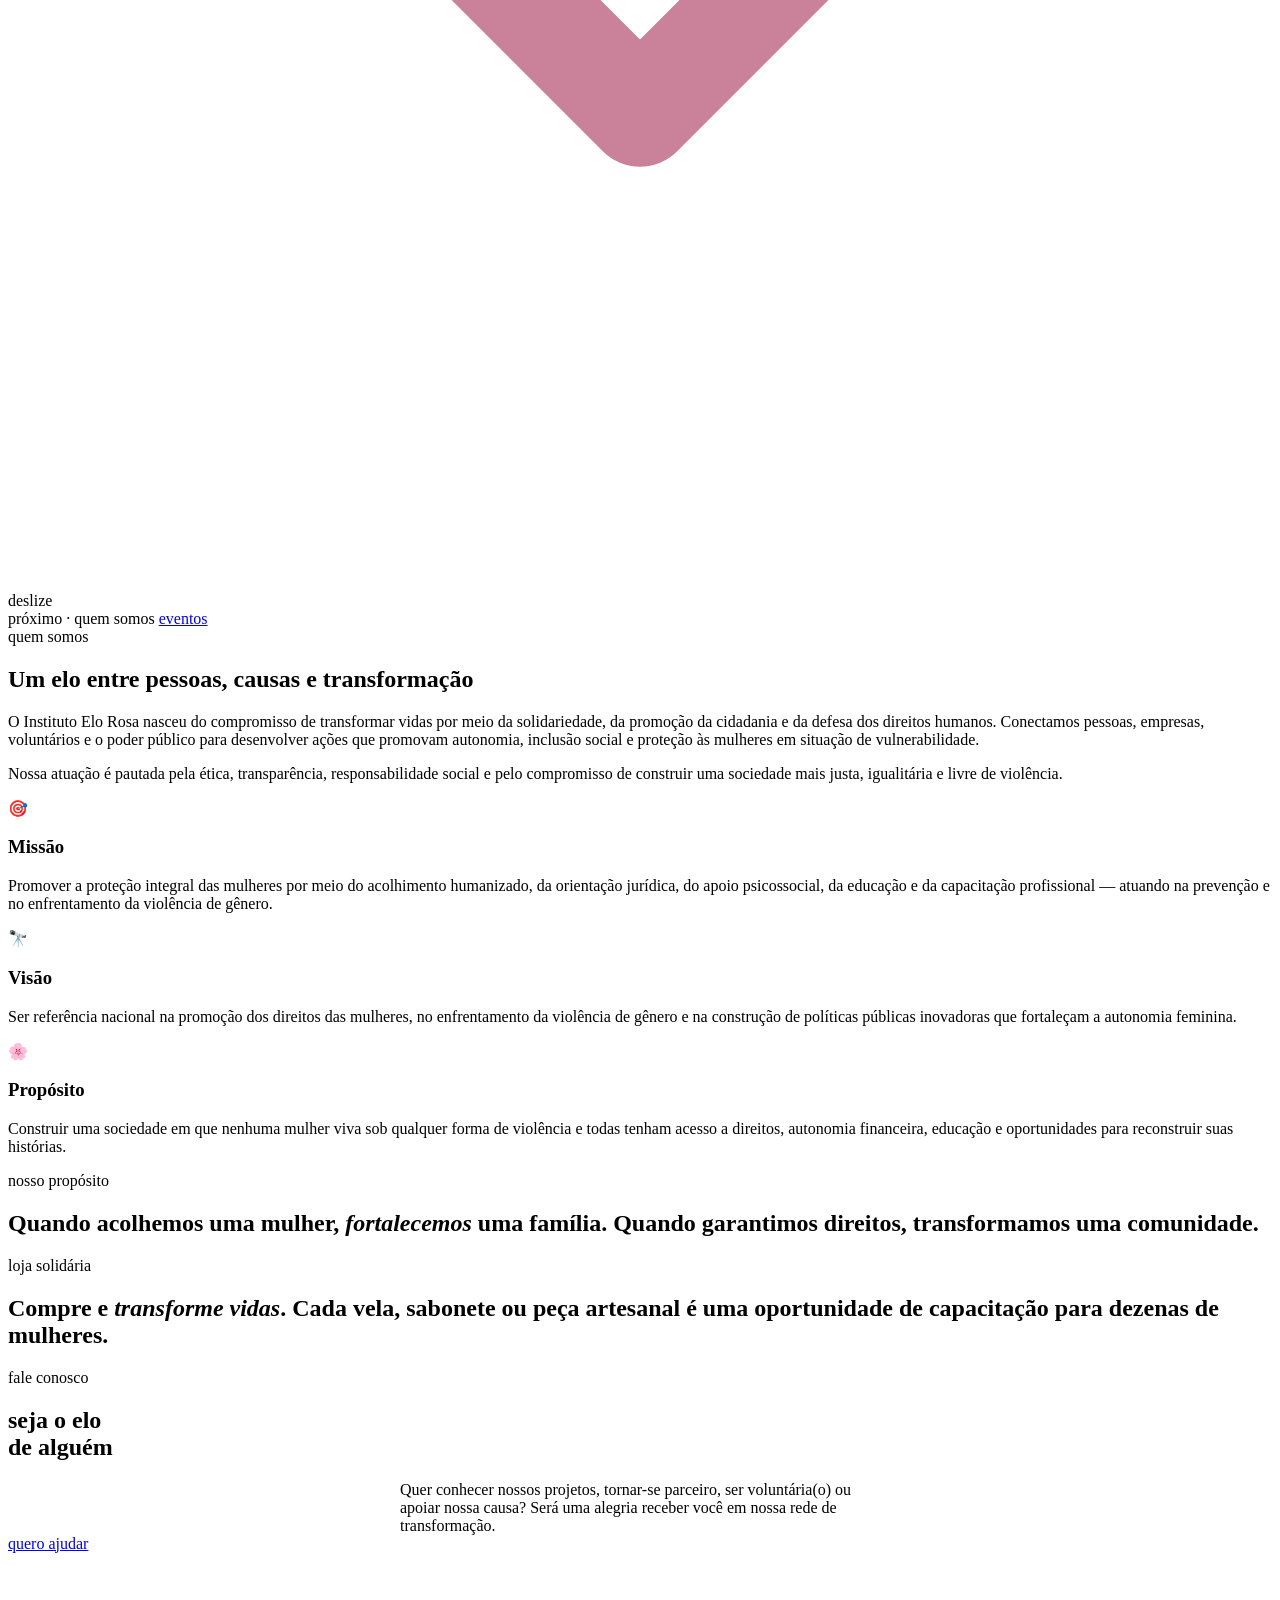
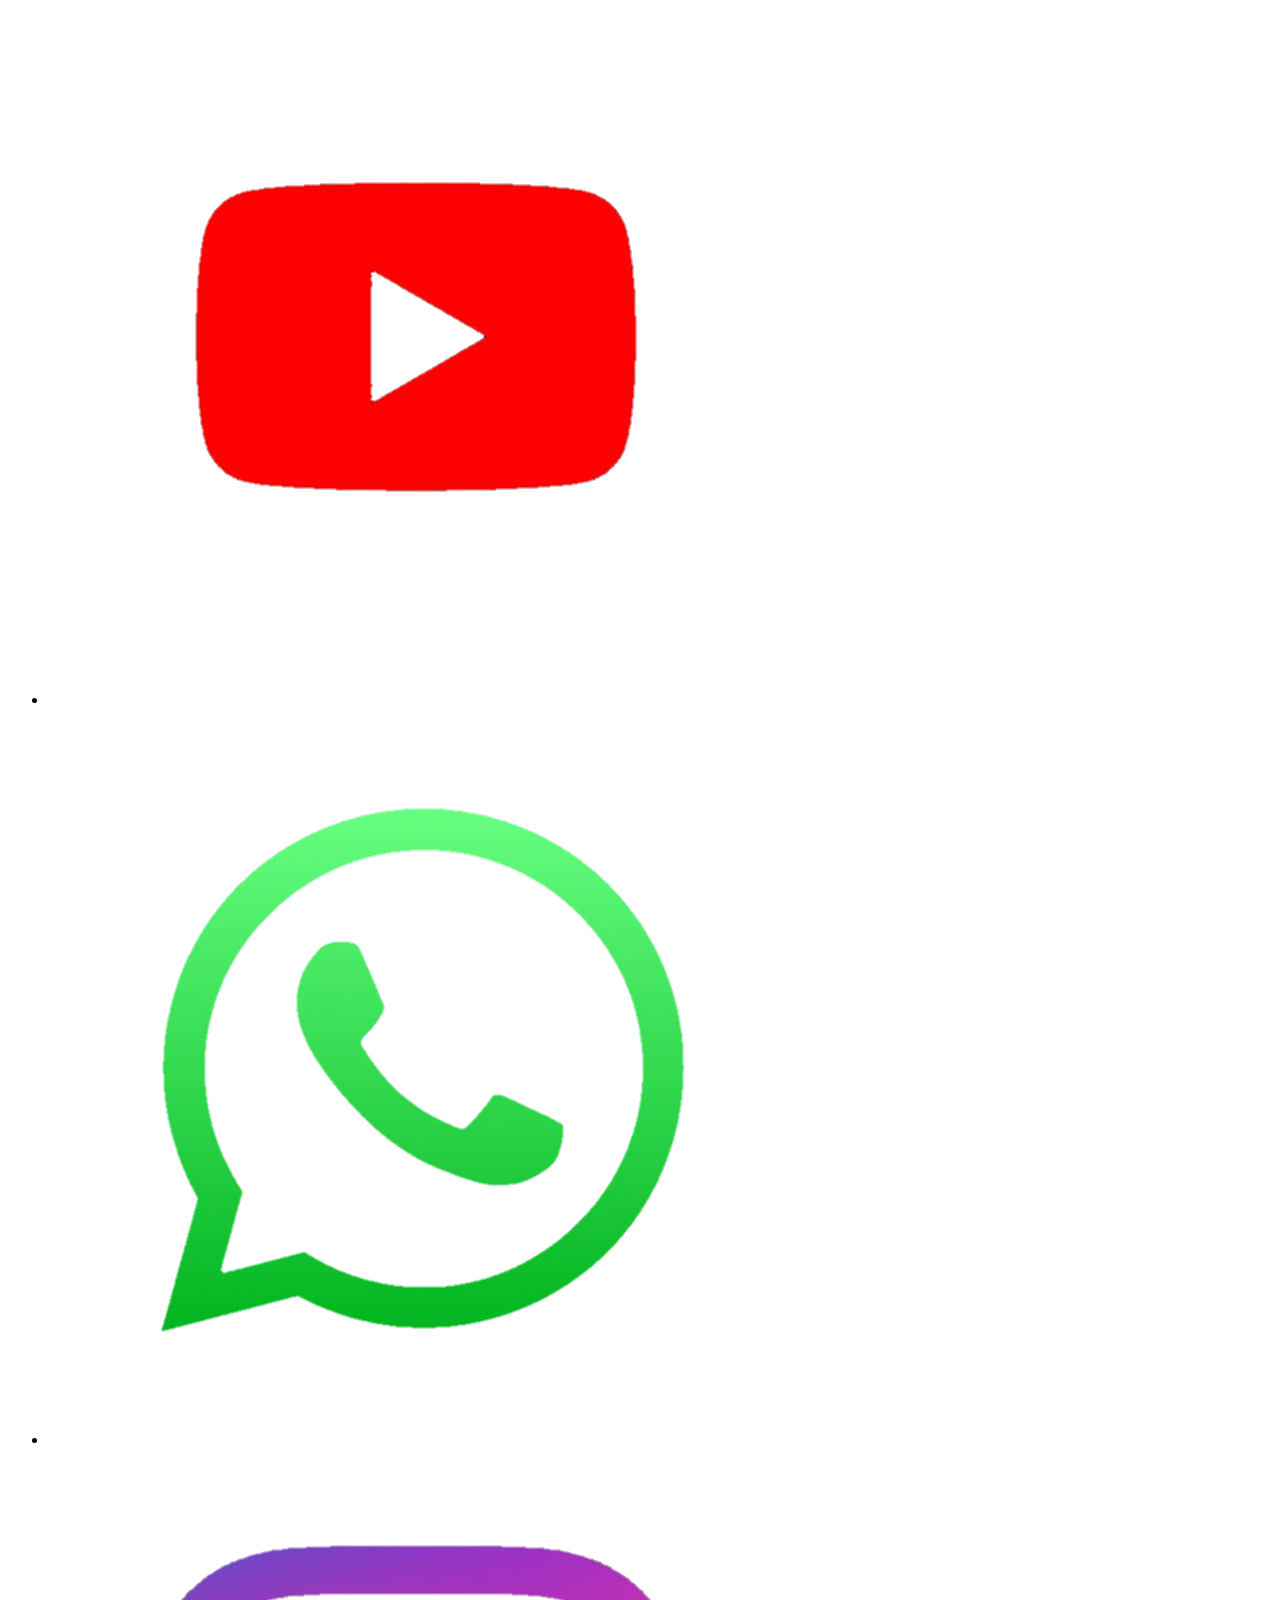
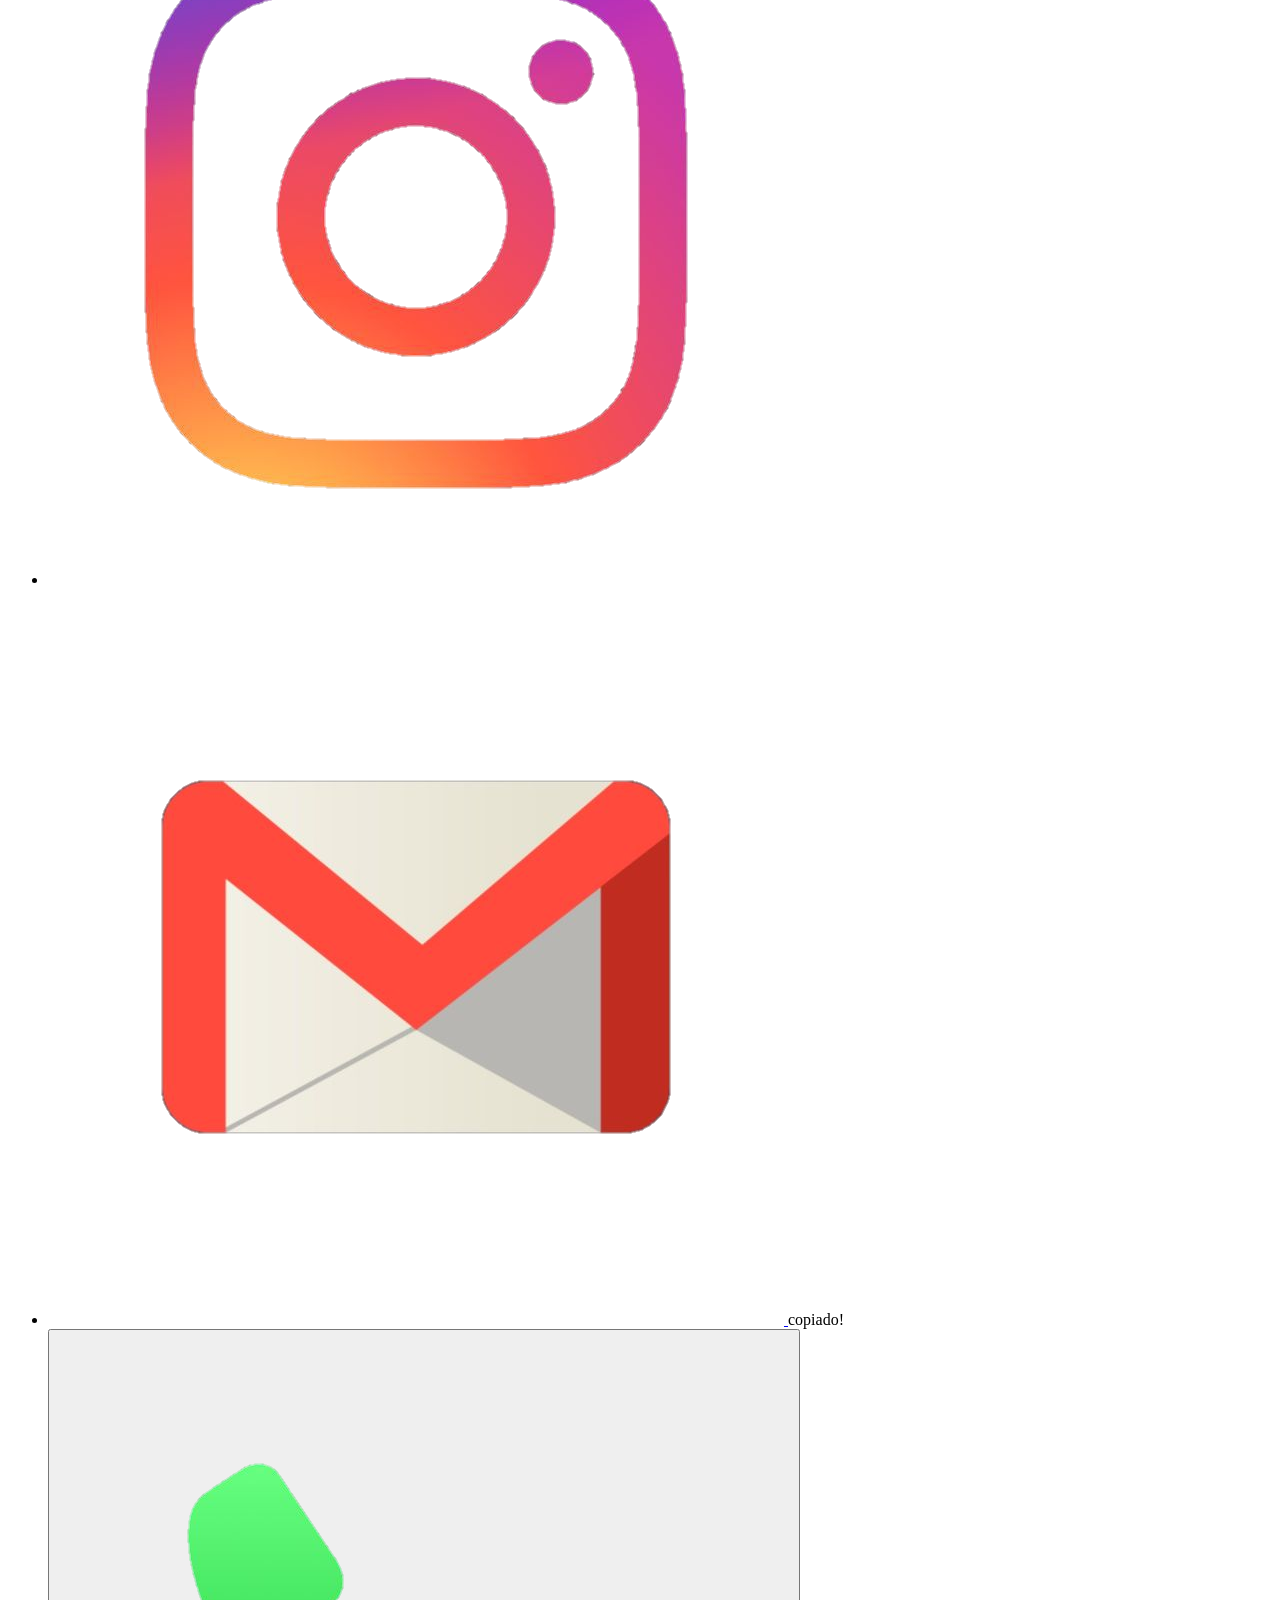
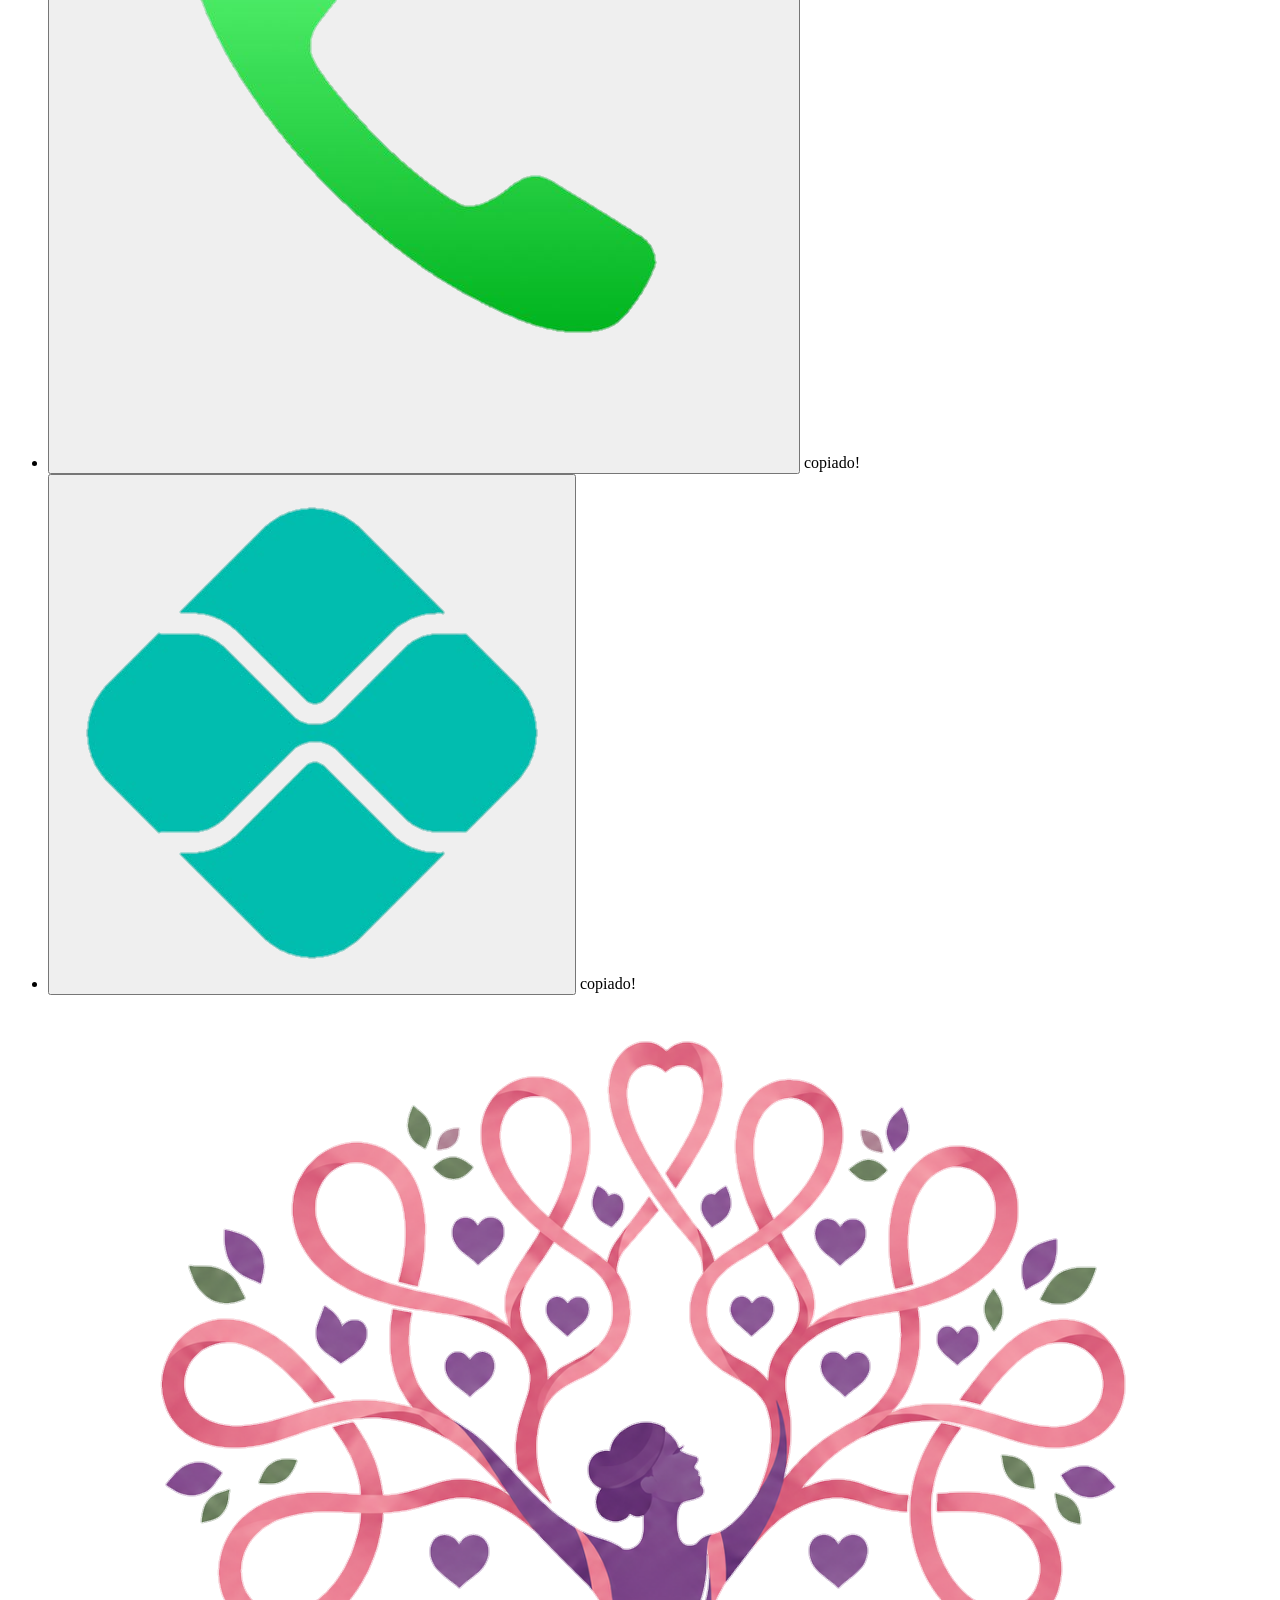
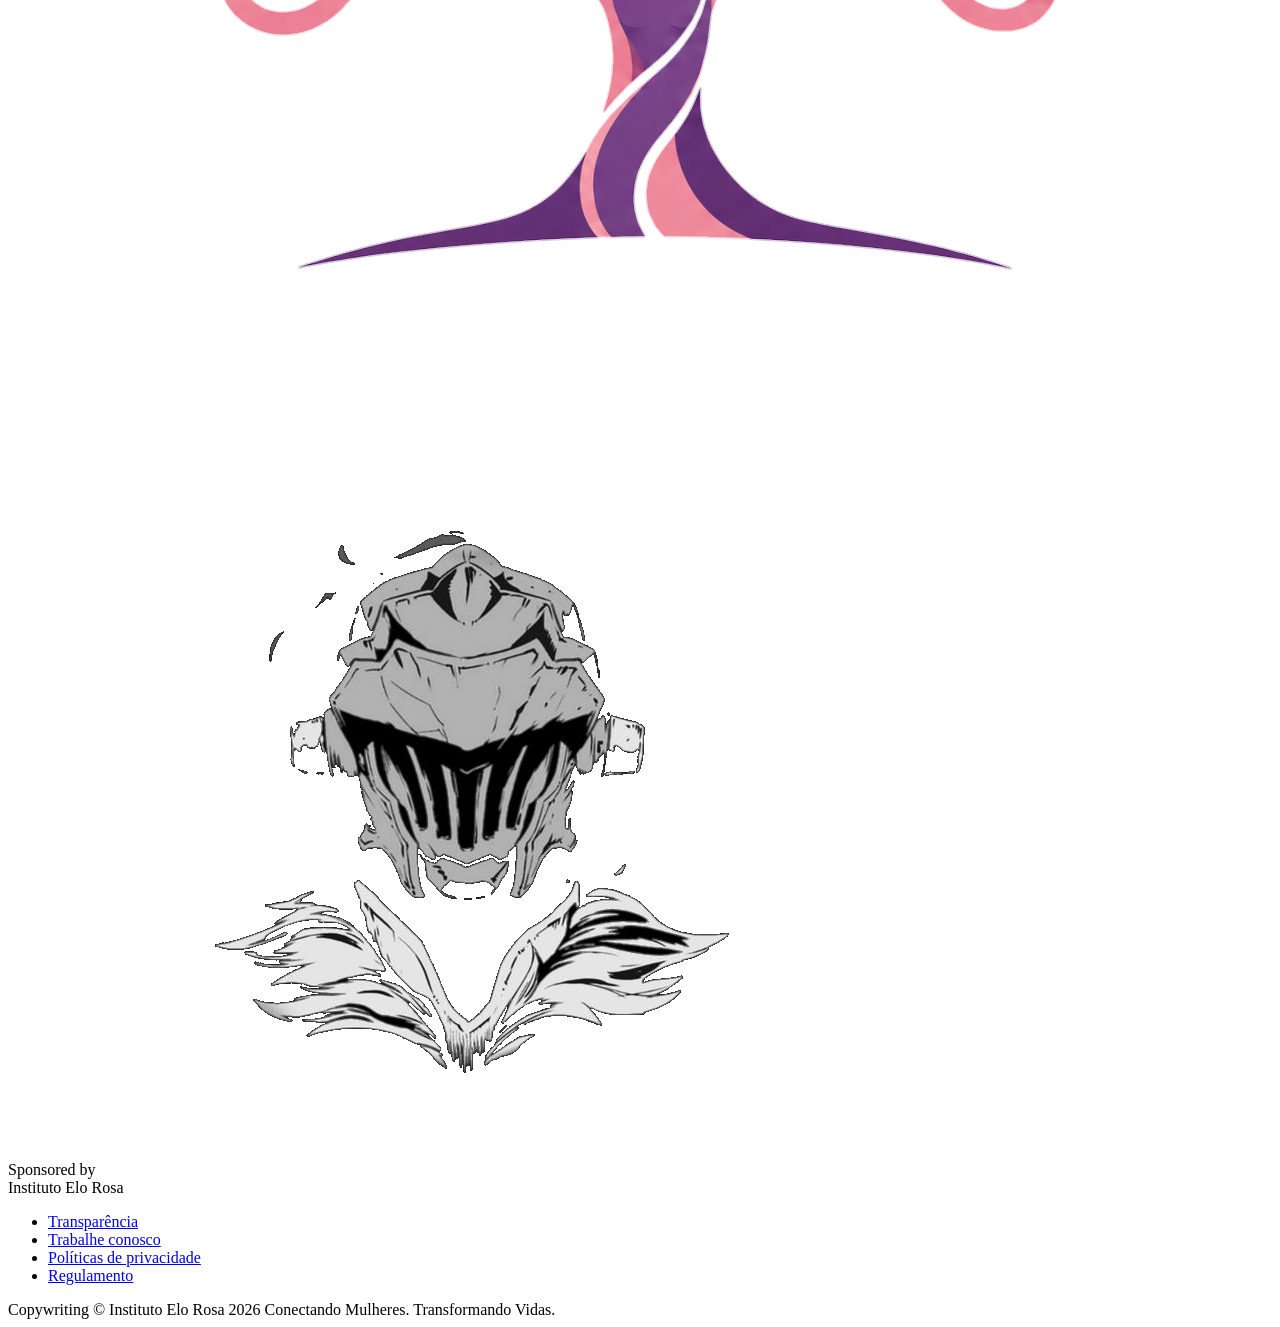
==== commit 8b484a83: "Update stylesheet and script links in index.html" ====
--- a/index.html
+++ b/index.html
@@ -11,7 +11,7 @@
 <link rel="preconnect" href="https://fonts.googleapis.com">
 <link rel="preconnect" href="https://fonts.gstatic.com" crossorigin>
 <link href="https://fonts.googleapis.com/css2?family=Fraunces:ital,opsz,wght@0,9..144,300;0,9..144,500;0,9..144,700;1,9..144,500&family=Work+Sans:wght@400;500;600;700&display=swap" rel="stylesheet">
-<link rel="stylesheet" href="site_elo_rosa/css/iHomeP.css">
+<link rel="stylesheet" href="iHomeP.css">
 </head>
 <body>
 
@@ -198,10 +198,9 @@
     <div class="footer-col-left">
       <ul class="footer-social-col">
 
-        <!-- YouTube → canal/página da polícia (denúncia). Abre em nova aba.
-             Substituir o href pelo link definitivo quando disponível. -->
-        <li>
-          <a href="#" target="_blank" rel="noopener" aria-label="YouTube" class="icon-pop">
+        <!-- YouTube → canal oficial do Instituto Elo Rosa. Abre em nova aba. -->
+        <li>
+          <a href="https://www.youtube.com/@InstitutoEloRosa" target="_blank" rel="noopener" aria-label="YouTube" class="icon-pop">
             <img src="site_elo_rosa/images/youtube.png" alt="YouTube">
           </a>
         </li>
@@ -293,6 +292,6 @@
   </div>
 </footer>
 
-<script src="site_elo_rosa/js/iHomeP.js"></script>
+<script src="iHomeP.js"></script>
 </body>
 </html>
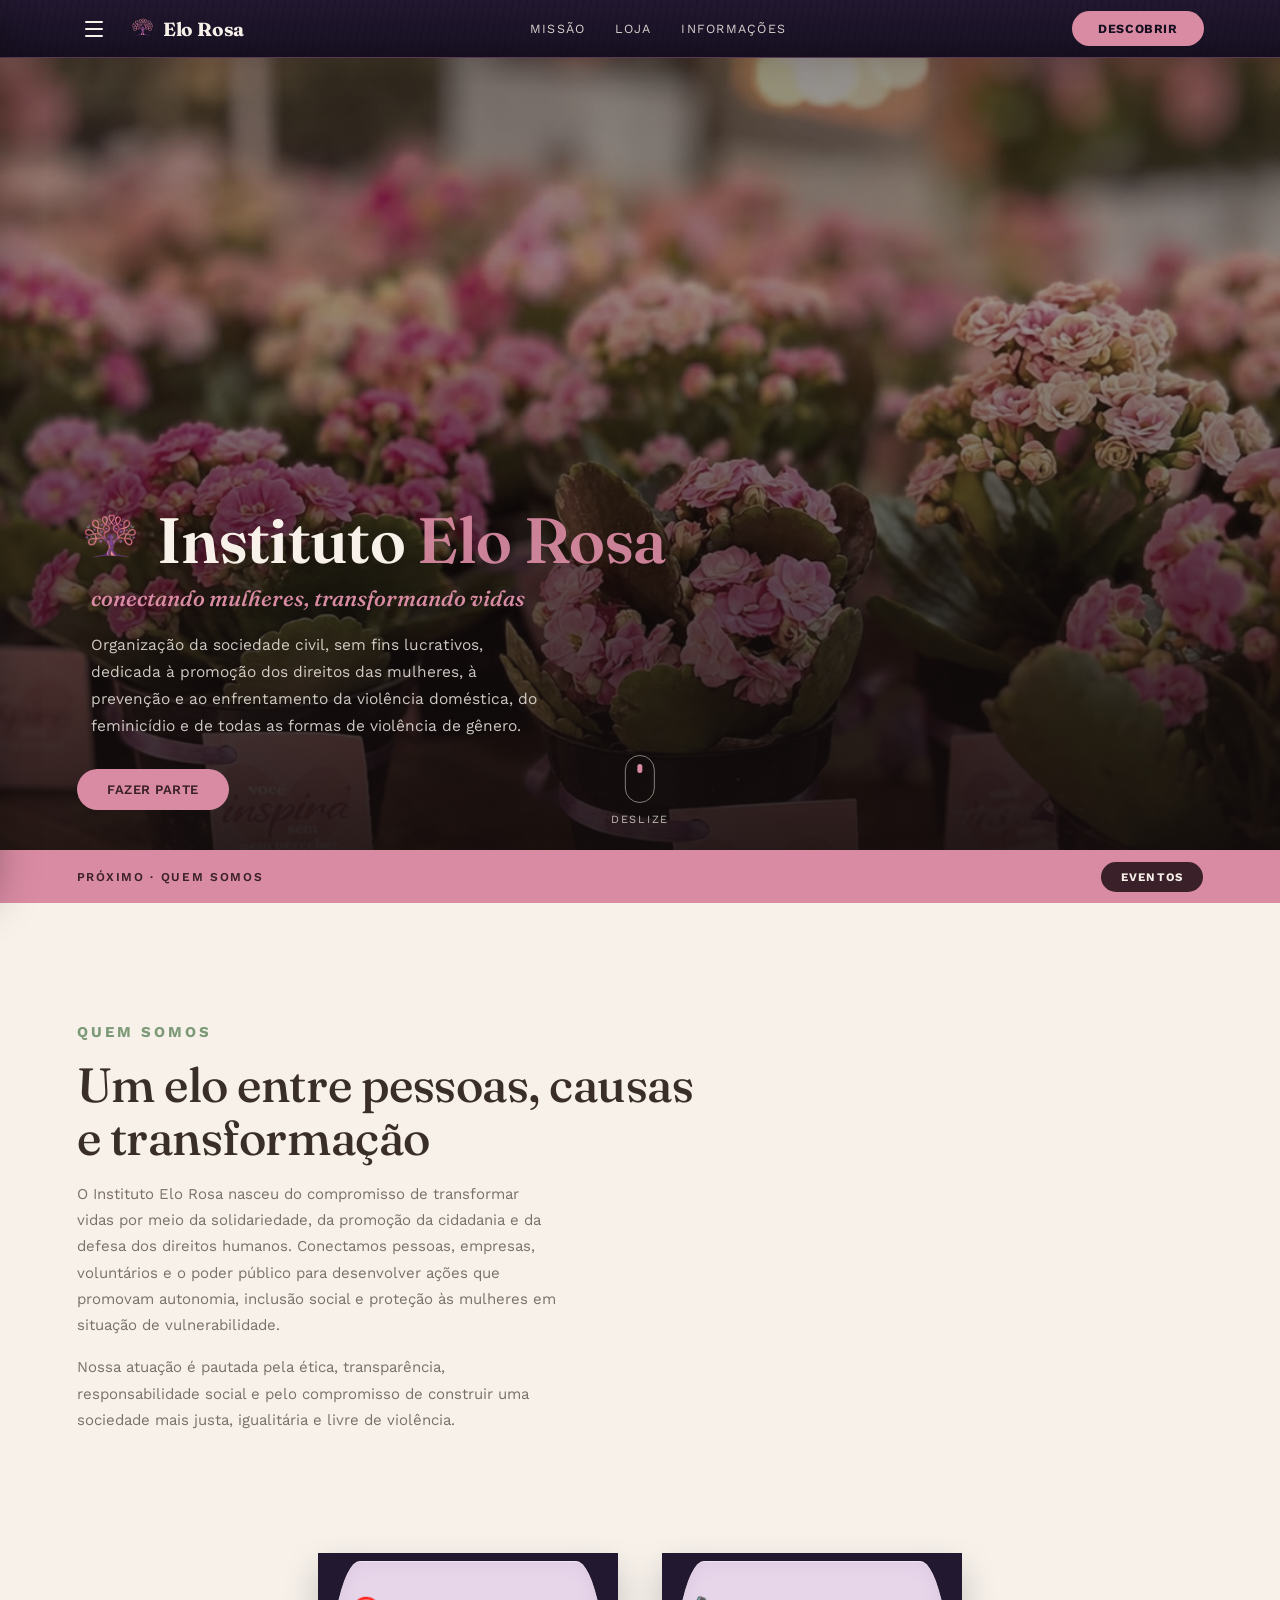
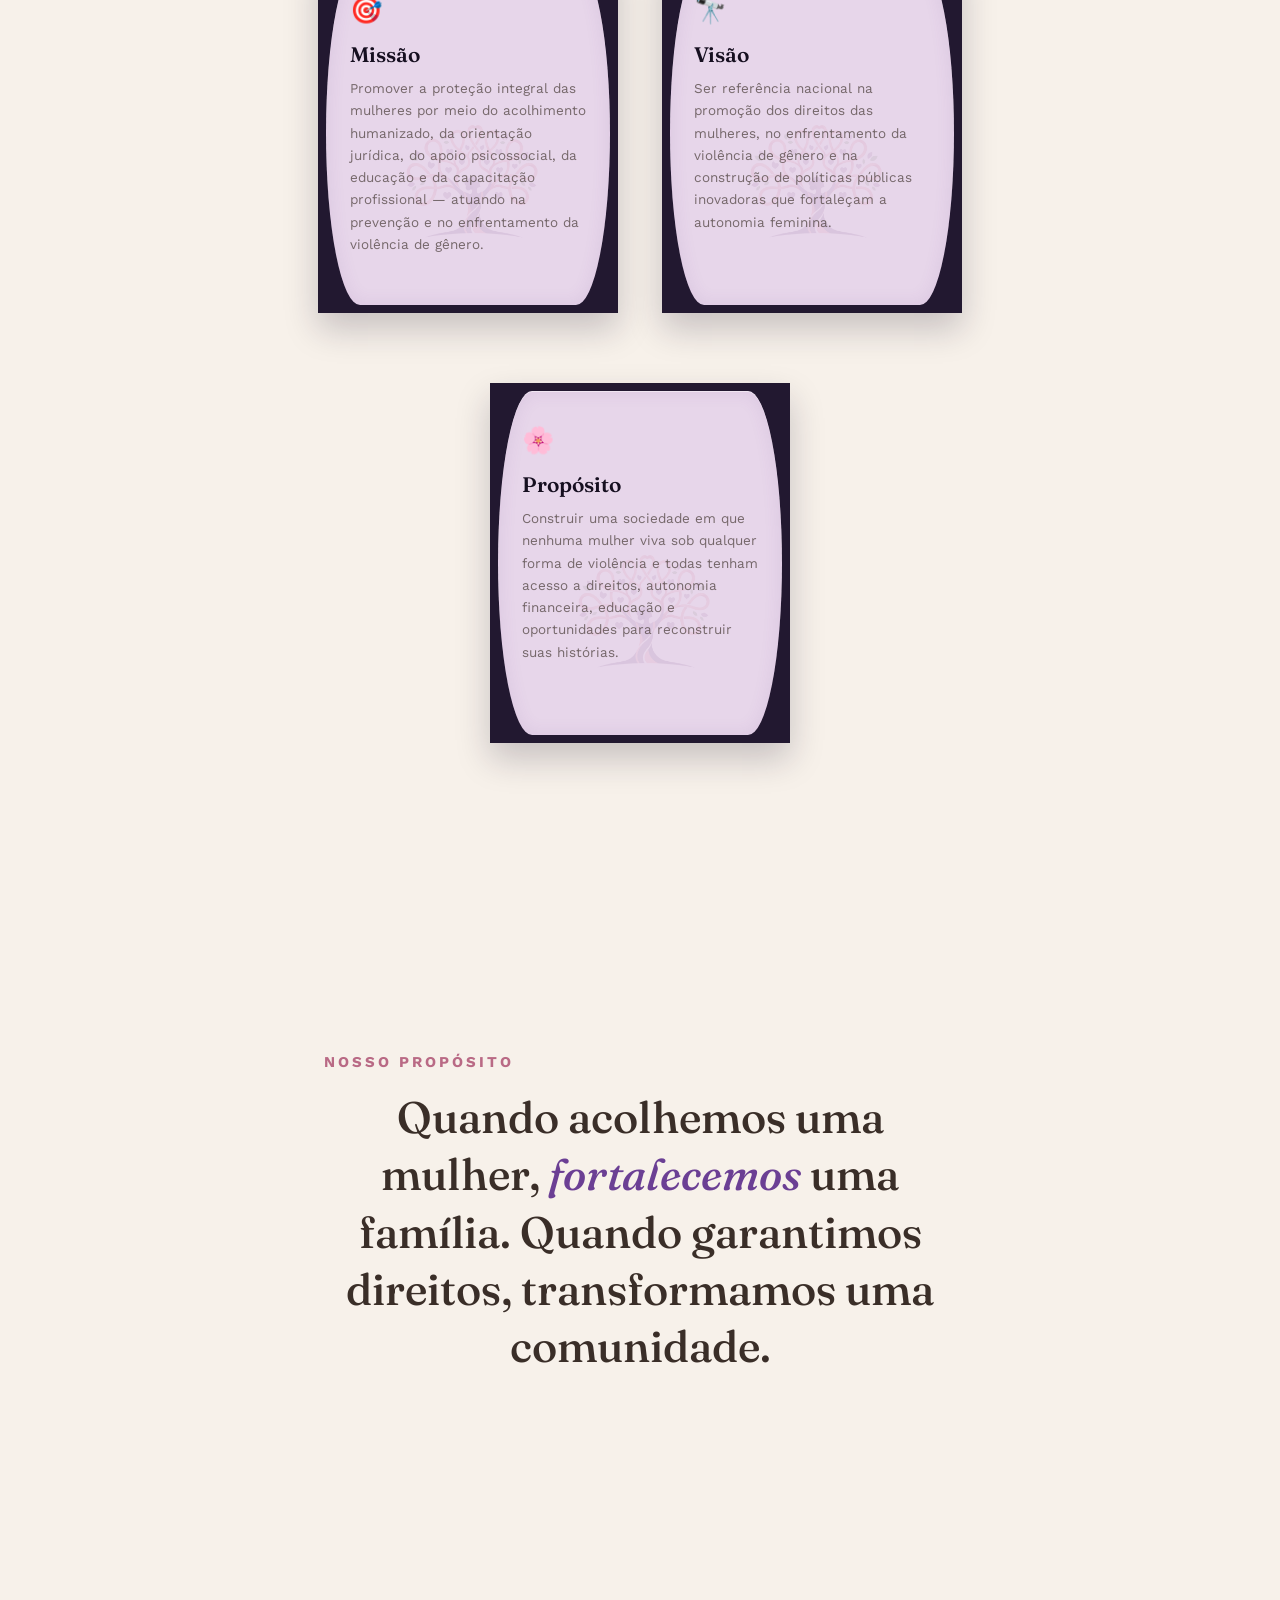
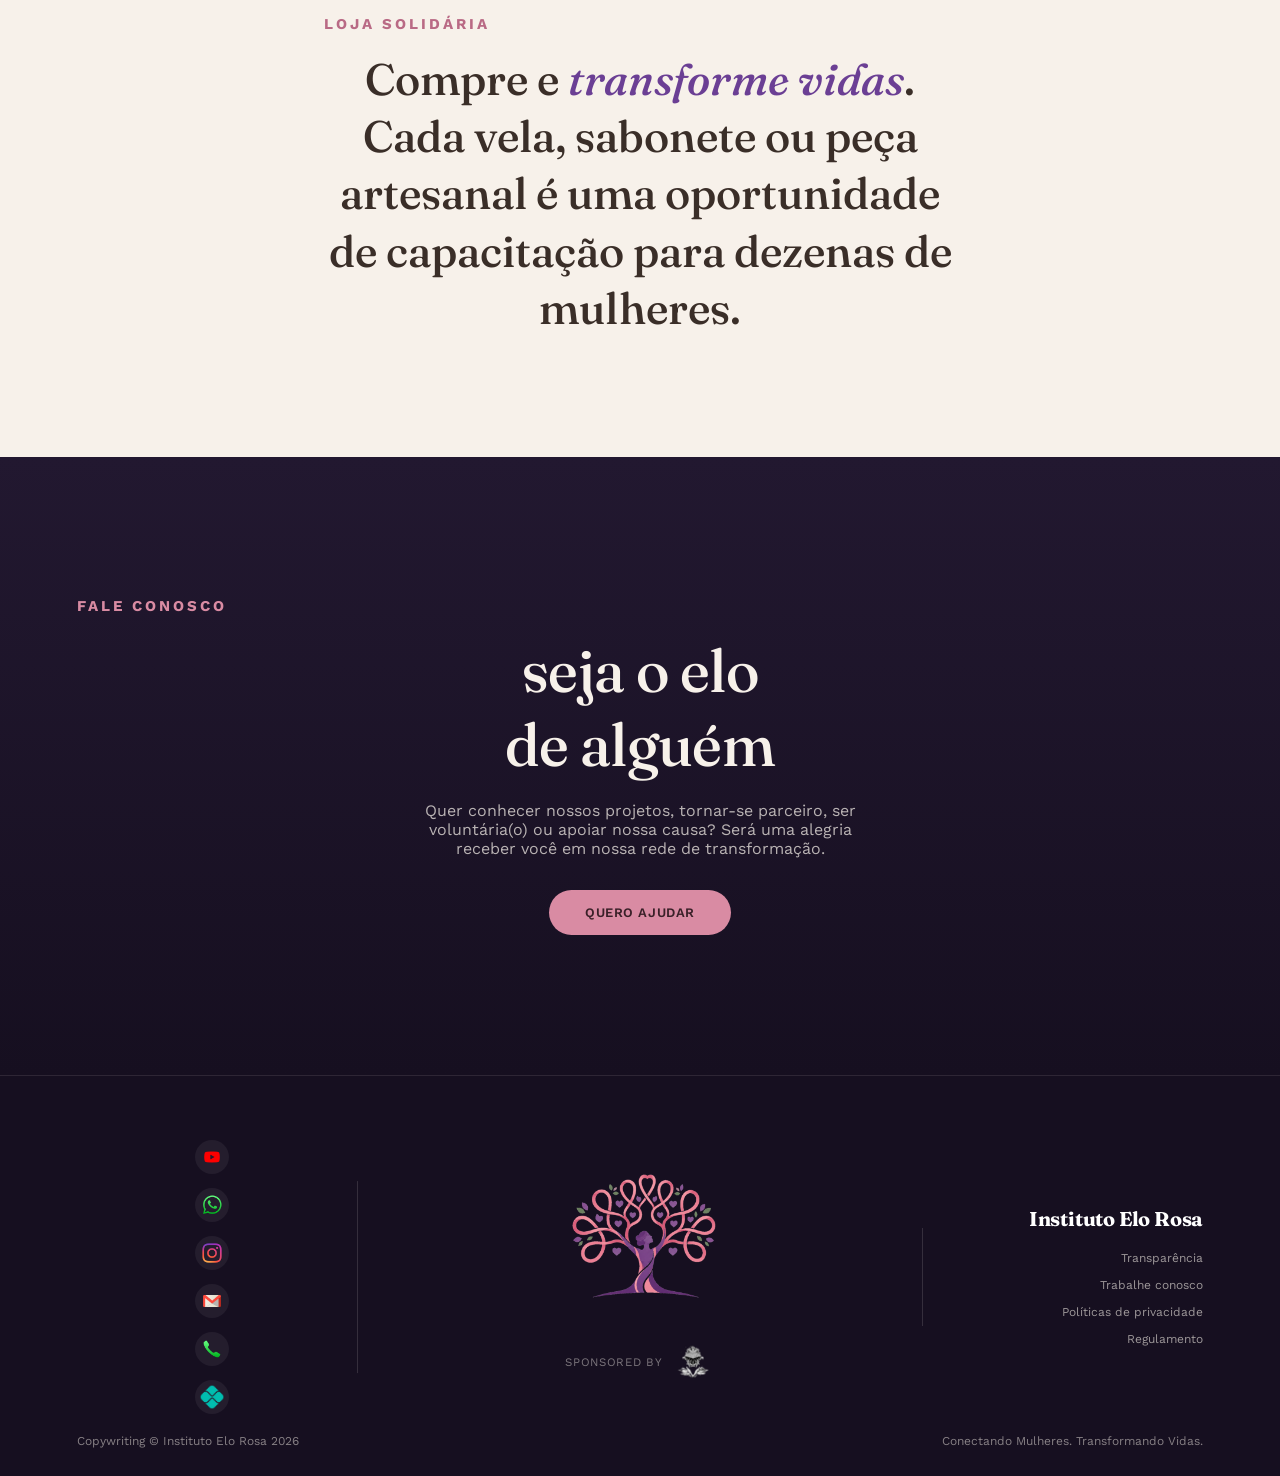
==== commit f4dfa26f: "Update index.html" ====
--- a/index.html
+++ b/index.html
@@ -11,7 +11,7 @@
 <link rel="preconnect" href="https://fonts.googleapis.com">
 <link rel="preconnect" href="https://fonts.gstatic.com" crossorigin>
 <link href="https://fonts.googleapis.com/css2?family=Fraunces:ital,opsz,wght@0,9..144,300;0,9..144,500;0,9..144,700;1,9..144,500&family=Work+Sans:wght@400;500;600;700&display=swap" rel="stylesheet">
-<link rel="stylesheet" href="iHomeP.css">
+<link rel="stylesheet" href="site_elo_rosa/css/iHomeP.css">
 </head>
 <body>
 
@@ -292,6 +292,6 @@
   </div>
 </footer>
 
-<script src="iHomeP.js"></script>
+<script src="site_elo_rosa/js/iHomeP.js"></script>
 </body>
 </html>
--- a/site_elo_rosa/css/iHomeP.css
+++ b/site_elo_rosa/css/iHomeP.css
@@ -0,0 +1,965 @@
+/* ==========================================================================
+   iHomeP.css — INSTITUTO ELO ROSA — FOLHA DE ESTILOS DA PÁGINA INICIAL (HOME)
+   Convenção de nome: "iHomeP" = estilos específicos da Home Page.
+   Quando novas páginas forem criadas, cada uma pode ter seu próprio arquivo
+   (ex: iEventosP.css), mantendo os estilos organizados por página.
+   Paleta: tons terrosos/creme + rosa suave + verde, com seções escuras
+   (madeira/roxo) para dar contraste ao herói, CTA e rodapé.
+   ========================================================================== */
+
+/* ##########################################################################
+   MÓDULO 1 — PÁGINA INICIAL (HOME)
+   Este módulo contém TODOS os estilos da página inicial do site:
+   menu de navegação, botão flutuante de contato, seção herói (banner topo),
+   seção "quem somos", seções de propósito/loja, seção de chamada (CTA)
+   e o rodapé (footer) com a flor decorativa e os contatos.
+   ########################################################################## */
+
+/* Variáveis de cor reutilizadas em todo o site (facilita trocar a paleta) */
+:root{
+  --cream:#F7F1EA;                    /* fundo claro principal */
+  --cream-deep:#EDE2D4;               /* fundo levemente mais escuro (cards) */
+  --ink:#3A2E28;                      /* cor do texto principal */
+  --ink-soft:rgba(58,46,40,.66);      /* texto secundário, mais suave */
+  --pink:#D98BA3;                     /* rosa de destaque (botões, links) */
+  --pink-deep:#B96A85;                /* rosa mais escuro (hover) */
+  --green:#7C9A78;                    /* verde de apoio (eyebrows de seção) */
+  --line:rgba(58,46,40,.12);          /* linhas divisórias sutis */
+  --wood:#221830;                     /* roxo escuro (topo do gradiente) — escurecido */
+  --wood-dark:#160F20;                /* roxo ainda mais escuro (base do gradiente) — escurecido */
+  --purple-accent:#6B3F94;            /* roxo de destaque em textos */
+  --lilac-light:#E7D6EA;              /* rosa-lilás claro (moldura externa das cartas 3D) */
+}
+
+/* Reset básico: remove margens/paddings padrão do navegador */
+*{margin:0;padding:0;box-sizing:border-box;}
+
+/* Rolagem suave ao clicar em âncoras (ex: menu -> seção) */
+html{scroll-behavior:smooth;}
+
+/* Esconde a barra de rolagem visualmente, mantendo a rolagem funcional */
+html,body{ scrollbar-width:none; -ms-overflow-style:none; }
+body::-webkit-scrollbar, html::-webkit-scrollbar{ display:none; width:0; height:0; }
+
+body{
+  background:var(--cream);
+  color:var(--ink);
+  font-family:'Work Sans',sans-serif;  /* fonte padrão do corpo do texto */
+  overflow-x:hidden;                   /* evita rolagem horizontal indesejada */
+  padding-top:58px;                    /* compensa a altura do menu fixo (.nav) */
+}
+
+/* Títulos usam a fonte serifada (mais editorial/elegante) */
+h1,h2,h3,.display{font-family:'Fraunces',serif;}
+a{color:inherit;text-decoration:none;}
+
+/* --------------------------------------------------------------------------
+   1.1 — MENU DE NAVEGAÇÃO (topo fixo)
+   Barra fixa no topo da tela com logo, links de âncora e botão "quero ajudar".
+   -------------------------------------------------------------------------- */
+.nav{
+  position:fixed;top:0;left:0;right:0;z-index:50;
+  height:58px;
+  display:flex;justify-content:space-between;align-items:center;
+  padding:0 6vw;
+  background:
+    repeating-linear-gradient(100deg,
+      rgba(0,0,0,0.08) 0px, rgba(0,0,0,0.08) 2px,
+      transparent 2px, transparent 7px),
+    linear-gradient(180deg, var(--wood) 0%, var(--wood-dark) 100%);
+  border-bottom:1px solid rgba(217,139,163,.3);
+  box-shadow:0 6px 20px rgba(58,46,40,.15);
+}
+.nav .word{
+  font-family:'Fraunces',serif;font-weight:700;font-size:19px;letter-spacing:-0.01em;color:var(--cream);
+  display:flex;align-items:center;gap:8px;
+}
+.nav .word .mark{
+  width:26px;height:26px;flex-shrink:0;
+  display:inline-flex;align-items:center;justify-content:center;
+}
+.nav .word .mark img{width:100%;height:100%;object-fit:contain;}
+.nav .links{display:flex;gap:30px;font-size:12.5px;letter-spacing:.1em;text-transform:uppercase;}
+.nav .links a{opacity:.85;color:var(--cream);transition:opacity .2s, color .2s;}
+.nav .links a:hover{opacity:1;color:var(--pink);}
+.nav .help-btn{
+  background:var(--pink);color:#3A2028;
+  padding:9px 20px;border-radius:24px;
+  font-size:12px;font-weight:700;letter-spacing:.04em;text-transform:uppercase;
+  white-space:nowrap;
+  transition:background .2s;
+}
+.nav .help-btn:hover{background:var(--pink-deep);}
+@media(max-width:760px){ .nav .links{display:none;} .nav .help-btn{padding:8px 16px;font-size:11px;} }
+
+/* --------------------------------------------------------------------------
+   1.2 — BOTÃO FLUTUANTE DE CONTATO (círculo com o ícone whatsapp1.png, preto)
+   Fica fixo no canto inferior direito da tela; aparece com fade ao rolar
+   (a lógica de mostrar/esconder fica no iHomeP.js). Agora é um link direto
+   para o grupo do WhatsApp, aberto em nova aba.
+   -------------------------------------------------------------------------- */
+.contact-fab{
+  position:fixed;right:28px;bottom:32px;z-index:60;
+  width:58px;height:58px;border-radius:50%;
+  background:var(--pink);
+  display:flex;align-items:center;justify-content:center;
+  box-shadow:0 8px 24px rgba(217,139,163,.5);
+  opacity:0;transform:translateY(16px) scale(.9);pointer-events:none;
+  transition:opacity .4s ease, transform .4s ease;
+}
+.contact-fab.show{opacity:1;transform:translateY(0) scale(1);pointer-events:auto;}
+/* ícone whatsapp1.png aumentado em 50% (de 24px para 36px), como os demais
+   ícones "extras" (todos, exceto o do zaluvin) */
+.contact-fab img{width:36px;height:36px;object-fit:contain;}
+@media(max-width:760px){ .contact-fab{width:50px;height:50px;right:18px;bottom:20px;} .contact-fab img{width:30px;height:30px;} }
+
+/* --------------------------------------------------------------------------
+   1.3 — SEÇÃO HERÓI (banner principal do topo, com imagem de fundo)
+   -------------------------------------------------------------------------- */
+.hero{
+  position:relative;
+  height:88vh;
+  min-height:560px;
+  display:flex;align-items:flex-end;
+  overflow:hidden;
+}
+.hero-bg{
+  position:absolute;inset:-6% 0 0 0;
+  height:106%;
+  will-change:transform;
+}
+.hero-bg .fill{
+  position:absolute;inset:0;
+  /* CONECTANDO O BACKGROUND: o arquivo real na pasta images é "hero.jpeg"
+     (conforme a estrutura de pastas do projeto) — antes estava apontando
+     para "hero.jpg", que não existe, por isso a imagem nunca aparecia. */
+  background-image:url('../images/hero.jpeg');
+  background-size:cover;background-position:center 38%;
+  filter:saturate(0.62) brightness(0.85);
+}
+.hero-bg::after{
+  content:"";position:absolute;inset:0;
+  background:linear-gradient(180deg, rgba(30,20,20,.4) 0%, rgba(30,20,20,.28) 32%, rgba(20,13,13,.88) 100%);
+}
+.hero-inner{
+  position:relative;z-index:2;
+  width:100%;
+  /* "suba o texto": menos espaço embaixo empurra o bloco de texto para
+     cima dentro do herói (era 8vh) */
+  padding:0 6vw 4.5vh;
+}
+.hero-copy{max-width:600px;}
+
+/* Regra base do "eyebrow" (rótulo pequeno em maiúsculas), usada em outras
+   seções da página (quem-somos, propósito, loja, CTA) — mantida aqui para
+   não quebrar essas seções, mesmo que o herói agora use o título grande. */
+.eyebrow{
+  color:var(--pink-deep);font-size:15px;letter-spacing:.2em;text-transform:uppercase;
+  font-weight:700;margin-bottom:18px;
+  display:flex;align-items:center;gap:10px;
+}
+.eyebrow .mark{width:22px;height:22px;flex-shrink:0;}
+.eyebrow .mark img{width:100%;height:100%;object-fit:contain;}
+
+/* --------------------------------------------------------------------------
+   1.3a — TÍTULO GRANDE DO HERÓI (logo + "Instituto Elo Rosa")
+   Fica em cima do background, no topo do bloco de texto. Tamanho grande,
+   porém contido (não deve competir com a tagline/parágrafo abaixo).
+   -------------------------------------------------------------------------- */
+.hero-title-row{
+  display:flex;align-items:center;gap:16px;
+  margin-bottom:6px;
+}
+.hero-logo{
+  /* mesma hierarquia visual do título: tamanho relativo à fonte do título,
+     sem fundo/círculo, para não parecer um "ícone menor" ao lado do texto */
+  width:1em;height:1em;
+  font-size:clamp(36px,6vw,64px);  /* acompanha o novo tamanho do .hero-title */
+  flex-shrink:0;
+  display:flex;align-items:center;justify-content:center;
+}
+.hero-logo img{width:100%;height:100%;object-fit:contain;}
+.hero-title{
+  /* título aumentado, a pedido — ainda contido, sem chegar ao extremo do
+     antigo h1 de tagline (que ia até 96px) */
+  font-size:clamp(36px,6vw,64px);
+  font-weight:600;line-height:1.08;letter-spacing:-.01em;
+  color:var(--cream);
+  text-shadow:0 4px 24px rgba(0,0,0,.35);
+}
+/* "Elo Rosa" ganha um tom rosa sutil dentro do título — "Instituto" segue
+   na cor padrão (creme), só o nome próprio muda de cor, discretamente
+   (rosa suave + sombra reduzida, para não competir com o resto do texto) */
+.hero-title-accent{
+  color:var(--pink);
+  opacity:.92;
+  text-shadow:0 2px 14px rgba(0,0,0,.22);
+}
+@media(max-width:760px){
+  .hero-logo{font-size:clamp(28px,8vw,44px);}
+}
+
+/* tagline curta, logo abaixo do título grande (frase que já existia).
+   Recuo leve à direita, para indicar visualmente que é um "parágrafo"
+   subordinado ao título acima (não faz parte do título em si). */
+.hero-tagline{
+  margin-top:10px;margin-left:14px;
+  font-family:'Fraunces',serif;font-style:italic;font-weight:500;
+  font-size:clamp(17px,2.2vw,22px);
+  color:var(--pink);
+  text-shadow:0 2px 12px rgba(0,0,0,.25);
+}
+
+/* parágrafo de descrição (mesmo estilo que já existia), com o mesmo
+   recuo leve à direita do tagline, reforçando a leitura em "parágrafos" */
+.hero-desc{
+  margin-top:20px;margin-left:14px;
+  font-size:15.5px;line-height:1.75;color:rgba(247,241,234,.82);
+  max-width:460px;
+}
+.hero-btn{
+  display:inline-block;margin-top:28px;padding:13px 30px;
+  background:var(--pink);color:#3A2028;border-radius:30px;
+  font-weight:600;font-size:13px;letter-spacing:.04em;text-transform:uppercase;
+  /* hover (escurecer) e clique (efeito de bolha) vêm da classe .fx-btn */
+}
+
+/* scroll indicator */
+.scroll-cue{
+  position:absolute;bottom:24px;left:50%;transform:translateX(-50%);
+  z-index:3;display:flex;flex-direction:column;align-items:center;gap:10px;
+  color:rgba(247,241,234,.75);font-size:11px;letter-spacing:.16em;text-transform:uppercase;
+}
+.scroll-cue .pill{
+  width:30px;height:48px;border-radius:20px;border:1.5px solid rgba(247,241,234,.5);
+  position:relative;
+}
+.scroll-cue .pill::before{
+  content:"";position:absolute;top:8px;left:50%;transform:translateX(-50%);
+  width:5px;height:9px;border-radius:3px;background:var(--pink);
+  animation:cueMove 1.8s ease-in-out infinite;
+}
+@keyframes cueMove{
+  0%{opacity:0;transform:translate(-50%,0);}
+  30%{opacity:1;}
+  70%{opacity:1;}
+  100%{opacity:0;transform:translate(-50%,16px);}
+}
+.scroll-cue .chevron{display:none;}
+@media(max-width:760px){
+  .scroll-cue .pill{display:none;}
+  .scroll-cue .chevron{display:block;width:26px;height:26px;animation:chevBounce 1.6s ease-in-out infinite;}
+  .scroll-cue span.label{display:none;}
+}
+@keyframes chevBounce{
+  0%,100%{transform:translateY(0);opacity:.5;}
+  50%{transform:translateY(8px);opacity:1;}
+}
+
+/* --------------------------------------------------------------------------
+   1.4 — FAIXA "PEEK" (tira rosa logo abaixo do herói, com prévia da próxima seção)
+   -------------------------------------------------------------------------- */
+.peek{
+  position:relative;z-index:2;
+  background:var(--pink);
+  color:#3A2028;
+  /* altura reduzida em 1/6 em relação ao valor original (14px → ~11.7px de
+     padding vertical), a pedido: a faixa fica mais fina, mantendo as
+     proporções internas dos elementos */
+  padding:calc(14px * 5 / 6) 6vw;
+  display:flex;justify-content:space-between;align-items:center;
+}
+.peek .tag{font-size:12px;letter-spacing:.14em;text-transform:uppercase;font-weight:600;}
+.peek .peek-btn{
+  background:#3A2028;color:var(--cream);
+  padding:8px 20px;border-radius:20px;
+  font-size:11.5px;font-weight:700;letter-spacing:.1em;text-transform:uppercase;
+  transition:background .2s;
+}
+/* aqui o hover fica escuro (roxo), diferente do padrão rosa do .fx-btn —
+   mantido de propósito, pois este botão já nasce escuro sobre o fundo rosa */
+.peek .peek-btn:hover{background:var(--wood-dark);}
+
+/* --------------------------------------------------------------------------
+   1.5 — ESTRUTURA GERAL DAS SEÇÕES (espaçamento padrão + cabeçalho de seção)
+   -------------------------------------------------------------------------- */
+section{padding:120px 6vw;position:relative;}
+.section-head{max-width:640px;margin-bottom:64px;}
+.section-head .eyebrow{color:var(--green);}
+.section-head h2{font-size:clamp(32px,4.5vw,48px);font-weight:500;line-height:1.1;letter-spacing:-.01em;}
+.section-head p{margin-top:16px;color:var(--ink-soft);line-height:1.75;font-size:15px;max-width:480px;}
+
+/* --------------------------------------------------------------------------
+   1.6 — GRADE DE MISSÃO/VISÃO/PROPÓSITO ("quem somos")
+   Cada card é um "losango": um retângulo levemente inclinado (15°) que
+   nasce e termina na mesma linha de base — como cartas apoiadas numa mesa,
+   alinhadas por baixo (transform-origin: bottom center). As LARGURAS/
+   ALTURAS são fixas e IDÊNTICAS nos 3 cards (mesmo tamanho, sempre).
+
+   "Paredes curvas": as bordas esquerda/direita do miolo são arredondadas
+   com um raio bem maior na vertical do que na horizontal
+   (border-radius: 12% / 50%). Isso faz as laterais abaularem para fora,
+   como a parede de um cilindro visto de lado — enquanto topo e base do
+   card continuam retos. Somado à rotação de 15° do wrapper, dá a
+   sensação de um "poliedro oblíquo" (cilindro inclinado), mesmo o
+   elemento continuando, estruturalmente, um quadrilátero 2D comum.
+
+   Estrutura em 2 camadas (cores INVERTIDAS a pedido):
+   - .mission-card-wrap → moldura EXTERNA: cantos QUADRADOS, ROXO-ESCURO.
+     É esta camada que recebe a rotação de 15° e o efeito de "levantar
+     e desentortar" no hover.
+   - .mission-card       → miolo INTERNO: paredes curvas, LILÁS-CLARO,
+     texto em tinta escura (legível sobre o fundo claro), com uma imagem
+     do instituto (a logo) por trás do conteúdo, quase invisível — que
+     fica mais visível conforme o mouse se move sobre o card, dando a
+     sensação de profundidade/parallax 3D.
+   -------------------------------------------------------------------------- */
+.mission-grid{
+  display:flex;
+  flex-wrap:wrap;
+  justify-content:center;
+  align-items:flex-end;      /* mantém todas as cartas apoiadas na MESMA base */
+  gap:70px 44px;
+  padding:56px 6vw 70px;
+  /* "perspective" no container-pai ajuda o efeito 3D a parecer mais real
+     quando o navegador calcula a profundidade dos cards inclinados */
+  perspective:1600px;
+}
+
+/* moldura externa (a "casca" do losango) — roxo-escuro, cantos quadrados */
+.mission-card-wrap{
+  /* tamanho fixo e IGUAL para as 3 cartas — não varia com o texto */
+  width:300px;
+  height:360px;
+  max-width:84vw;
+  padding:8px;                       /* espessura da moldura roxo-escura */
+  background:var(--wood);            /* borda escura roxa, como pedido */
+  border-radius:0;                   /* cantos QUADRADOS por fora */
+  box-shadow:0 16px 32px rgba(34,24,48,.22);
+  /* inclinação de 15°, com a base fixa (transform-origin embaixo) para a
+     carta "girar" a partir do próprio pé, e não do centro */
+  transform:rotate(-15deg);
+  transform-origin:bottom center;
+  transition:transform .55s cubic-bezier(.22,1,.36,1), box-shadow .55s ease;
+  perspective:1000px;                /* contexto 3D próprio para o miolo */
+  cursor:pointer;
+  display:flex;                      /* miolo preenche 100% da moldura */
+}
+/* ao passar o mouse: a carta "desentorta" (volta a ficar reta), levanta
+   um pouco e ganha uma sombra mais funda — sensação de estar em destaque */
+.mission-card-wrap:hover{
+  transform:rotate(0deg) translateY(-12px);
+  box-shadow:0 30px 54px rgba(34,24,48,.34);
+}
+
+/* miolo interno (o conteúdo em si) — lilás-claro, paredes curvas */
+.mission-card{
+  position:relative;
+  flex:1;
+  overflow:hidden;
+  padding:34px 24px;
+  background:var(--lilac-light);     /* interior lilás claro, como pedido */
+  /* raio horizontal pequeno + raio vertical grande = laterais curvas,
+     topo/base quase retos ("paredes de cilindro") */
+  border-radius:12% / 50%;
+  color:var(--ink);                  /* texto em tinta escura, legível no fundo claro */
+  display:flex;flex-direction:column;
+  transform-style:preserve-3d;       /* necessário para o tilt 3D via JS */
+  transition:transform .35s ease, box-shadow .35s ease;
+  will-change:transform;
+}
+/* leve sombra interna na borda, reforçando a sensação de "parede curva" */
+.mission-card::after{
+  content:"";
+  position:absolute;inset:0;
+  border-radius:inherit;
+  box-shadow:inset 0 1px 0 rgba(255,255,255,.5), inset 0 0 18px rgba(107,63,148,.10);
+  pointer-events:none;
+}
+
+/* imagem do instituto (logo), quase invisível, revelada no hover — dá a
+   sensação de "olhar para dentro" do card em 3D/parallax. Uso
+   mix-blend-mode para a logo se integrar bem ao fundo claro. */
+.mission-card-img{
+  position:absolute;inset:0;
+  background-image:url('../images/favicon.svg');
+  background-repeat:no-repeat;
+  background-position:center 78%;
+  background-size:58%;
+  opacity:.10;
+  mix-blend-mode:multiply;
+  transform:scale(1) translateZ(0);
+  transition:opacity .5s ease, transform .5s ease;
+  pointer-events:none;
+}
+.mission-card-wrap:hover .mission-card-img{
+  opacity:.28;
+  transform:scale(1.08);
+}
+
+/* conteúdo textual sempre acima da imagem de fundo (z-index) */
+.mission-card .icon,
+.mission-card h3,
+.mission-card p{
+  position:relative;z-index:1;
+}
+.mission-card .icon{font-size:26px;display:block;margin-bottom:16px;}
+.mission-card h3{font-family:'Fraunces',serif;font-weight:600;font-size:21px;margin-bottom:10px;color:var(--wood-dark);}
+.mission-card p{font-size:13.5px;line-height:1.65;color:var(--ink-soft);}
+
+/* no celular, sem espaço/jeito para inclinar cartas: elas ficam retas e
+   empilhadas, mantendo a moldura e as cores, só sem o efeito 3D no toque */
+@media(max-width:760px){
+  .mission-grid{flex-direction:column;align-items:center;gap:32px;padding:40px 6vw 56px;}
+  .mission-card-wrap{
+    width:100%;max-width:420px;height:320px;
+    transform:none;
+  }
+  .mission-card-wrap:hover{transform:translateY(-6px);}
+  .mission-card{border-radius:8% / 14%;} /* curva mais discreta no celular */
+}
+
+.mission-grid.three-col{grid-template-columns:repeat(3,1fr);}
+@media(max-width:900px){ .mission-grid.three-col{grid-template-columns:repeat(2,1fr);} }
+@media(max-width:600px){ .mission-grid.three-col{grid-template-columns:1fr;} }
+
+/* --------------------------------------------------------------------------
+   1.7a — LISTA DE VALORES/TAGS (reutilizável, ex: lista de projetos)
+   -------------------------------------------------------------------------- */
+.values{background:var(--cream-deep);}
+.values-list{
+  display:flex;flex-wrap:wrap;gap:12px;
+  max-width:900px;
+}
+.values-list span{
+  background:var(--cream);
+  border:1px solid var(--line);
+  color:var(--ink);
+  padding:10px 18px;
+  border-radius:24px;
+  font-size:13.5px;
+}
+#projetos .values-list span{
+  background:var(--cream-deep);
+  border-color:rgba(217,139,163,.35);
+}
+.story{
+  background:var(--cream);
+  min-height:50vh;
+  display:flex;align-items:center;justify-content:center;
+  text-align:center;
+}
+.story-content{max-width:680px;padding:0 24px;}
+.story-content .eyebrow{color:var(--pink-deep);}
+.story-content h2{font-size:clamp(28px,4.5vw,44px);font-weight:500;line-height:1.3;color:var(--ink);}
+.story-content h2 em{color:var(--purple-accent);font-style:italic;}
+
+/* --------------------------------------------------------------------------
+   1.7b — CARDS DE APOIADORES/EVENTOS (não usados na home atual, mas mantidos
+   caso a seção volte a ser exibida futuramente)
+   -------------------------------------------------------------------------- */
+.supporters{background:var(--cream-deep);}
+.support-grid{
+  display:grid;grid-template-columns:repeat(auto-fit,minmax(220px,1fr));gap:1px;
+  background:var(--line);
+}
+.support-card{
+  background:var(--cream);padding:32px 26px;
+  display:flex;flex-direction:column;gap:10px;
+}
+.support-card .badge{
+  align-self:flex-start;font-size:10.5px;letter-spacing:.1em;text-transform:uppercase;
+  color:var(--green);border:1px solid rgba(124,154,120,.4);border-radius:20px;padding:4px 10px;
+}
+.support-card h3{font-family:'Fraunces',serif;font-weight:600;font-size:20px;}
+.support-card p{font-size:13.5px;color:var(--ink-soft);line-height:1.6;}
+.support-card .event-date{font-size:12px;color:var(--pink-deep);margin-top:auto;letter-spacing:.04em;}
+
+/* --------------------------------------------------------------------------
+   1.7c — SEÇÃO DE CHAMADA FINAL (CTA) "seja o elo de alguém"
+   -------------------------------------------------------------------------- */
+.cta{
+  text-align:center;padding:140px 6vw;
+  background:linear-gradient(180deg, var(--wood) 0%, var(--wood-dark) 100%);
+  color:var(--cream);
+}
+.cta .eyebrow{color:var(--pink);}
+.cta h2{font-size:clamp(34px,6vw,60px);font-weight:500;letter-spacing:-.01em;color:var(--cream);}
+.cta p{color:rgba(247,241,234,.72)!important;}
+.cta .btn{
+  display:inline-block;margin-top:32px;padding:15px 36px;
+  background:var(--pink);color:#3A2028;border-radius:40px;
+  font-weight:600;font-size:13px;letter-spacing:.04em;text-transform:uppercase;
+  transition:background .2s;
+}
+.cta .btn:hover{background:var(--pink-deep);}
+
+/* --------------------------------------------------------------------------
+   1.8 — RODAPÉ (FOOTER)
+   Estrutura em GRID de 3 colunas:
+   [ coluna esquerda (reservada) ] [ coluna central (flor) ] [ coluna direita (contatos + políticas) ]
+   Proporção pedida "0.75/3 | X | 0.75/3" equivale, simplificada, a 1fr / 2fr / 1fr
+   -------------------------------------------------------------------------- */
+
+/* Contêiner externo do rodapé: define o fundo escuro e o espaçamento geral.
+   overflow:visible garante que NENHUMA pétala da flor seja cortada nas bordas. */
+footer{
+  padding:64px 6vw 28px;
+  background:var(--wood-dark);
+  border-top:1px solid rgba(247,241,234,.10);
+  overflow:visible;
+}
+
+/* Grid principal com as 3 colunas descritas acima.
+   As divisórias verticais (linhas finas) ficam entre as colunas, criando
+   visualmente as "3 seções": ícones | logo | políticas. */
+.footer-grid{
+  display:grid;
+  grid-template-columns: 1fr 2fr 1fr;  /* esquerda 25% | centro 50% | direita 25% (proporção 0.75|1.5|0.75) */
+  align-items:center;
+  gap:24px;
+  max-width:1200px;
+  margin:0 auto;
+  overflow:visible;
+}
+
+/* Linha vertical divisória — usada duas vezes (corte esquerdo e corte direito) */
+.footer-col-left,
+.footer-col-right{
+  position:relative;
+}
+.footer-col-left::after,
+.footer-col-right::before{
+  content:"";
+  position:absolute;
+  top:50%;
+  width:1px;
+  height:70%;
+  background:rgba(247,241,234,.14);
+  transform:translateY(-50%);
+}
+.footer-col-left::after{ right:-12px; }   /* corte entre coluna esquerda e central */
+.footer-col-right::before{ left:-12px; } /* corte entre coluna central e direita */
+
+/* COLUNA ESQUERDA — ícones de contato, empilhados de cima para baixo */
+.footer-col-left{
+  display:flex;
+  justify-content:center;
+}
+
+/* COLUNA CENTRAL — logo do instituto + "Sponsored by" embaixo dela */
+.footer-col-center{
+  display:flex;
+  flex-direction:column;         /* logo em cima, sponsor embaixo */
+  align-items:center;
+  justify-content:center;
+  gap:18px;
+  overflow:visible;
+}
+.footer-logo{
+  width:180px;            /* tamanho da logo no rodapé */
+  max-width:40vw;
+  opacity:1;
+}
+.footer-logo img{
+  width:100%;
+  height:auto;
+  display:block;
+  border-radius:50%;      /* a logo original é circular (ver .nav .word .mark) */
+}
+
+/* COLUNA DIREITA — nome do instituto + ícones de contato + links institucionais */
+.footer-col-right{
+  display:flex;
+  flex-direction:column;
+  align-items:flex-end;   /* alinha tudo à direita da coluna */
+  gap:16px;
+  text-align:right;
+}
+
+/* Nome "Instituto Elo Rosa" em destaque, branco vivo, no topo da coluna */
+.footer-brand-name{
+  font-family:'Fraunces',serif;
+  font-weight:700;
+  font-size:20px;
+  color:#FFFFFF;         /* branco vivo, conforme solicitado */
+  letter-spacing:-0.01em;
+  line-height:1.2;
+}
+
+/* --------------------------------------------------------------------------
+   1.8a — COLUNA DE ÍCONES DE CONTATO/REDES SOCIAIS
+   Ficam empilhados de cima para baixo, à esquerda, com espaçamento pequeno
+   entre eles. Agora usando imagens PRÓPRIAS (PNG), cada uma já com sua cor
+   definida no próprio arquivo — por isso não usamos mais "fill" de SVG.
+   -------------------------------------------------------------------------- */
+.footer-social-col{
+  display:flex;
+  flex-direction:column;   /* empilhados de cima para baixo, conforme pedido */
+  align-items:center;
+  gap:14px;                /* espaçamento pequeno entre os ícones */
+  list-style:none;
+}
+.footer-social-col a,
+.footer-social-col button{
+  display:flex;
+  align-items:center;
+  justify-content:center;
+  width:34px;height:34px;
+  border-radius:50%;
+  background:rgba(255,255,255,.06);  /* fundo sutil para destacar o ícone do roxo escuro */
+  border:none;
+  cursor:pointer;
+  transition:background .2s, transform .2s;
+}
+.footer-social-col a:hover,
+.footer-social-col button:hover{
+  background:rgba(255,255,255,.14);
+  transform:translateY(-2px);
+}
+/* ícones aumentados em 50% (de 17px para 26px), como pedido para "os
+   outros" ícones (todos, exceto o do zaluvin) */
+.footer-social-col img{
+  width:26px;
+  height:26px;
+  object-fit:contain;
+  flex-shrink:0;
+}
+.footer-social-col li{ position:relative; }
+
+/* Pequeno aviso visual (ex: "copiado!") ao copiar e-mail/telefone.
+   Como a coluna agora fica à esquerda, o aviso aparece ao lado direito do ícone. */
+.footer-copy-hint{
+  position:absolute;
+  left:44px;
+  top:50%;
+  transform:translateY(-50%);
+  margin-top:0;
+  font-size:10px;
+  color:var(--pink);
+  opacity:0;
+  transition:opacity .3s;
+  white-space:nowrap;
+}
+.footer-copy-hint.show{opacity:1;}
+
+/* --------------------------------------------------------------------------
+   1.8b — LISTA DE LINKS INSTITUCIONAIS (políticas)
+   Transparência / Trabalhe conosco / Políticas de privacidade / Regulamento
+   -------------------------------------------------------------------------- */
+.footer-policies{
+  display:flex;
+  flex-direction:column;
+  align-items:flex-end;
+  gap:8px;
+  list-style:none;
+}
+.footer-policies a{
+  font-size:12px;
+  color:rgba(247,241,234,.6);
+  transition:color .2s;
+}
+.footer-policies a:hover{
+  color:var(--pink);
+}
+
+/* --------------------------------------------------------------------------
+   1.8c — "SPONSORED BY" — na base da peça central (embaixo da logo),
+   centralizado. Ícone = imagem "zaluvin.png" na cor ORIGINAL do arquivo
+   (sem tingir), linkando para o Instagram do patrocinador.
+
+   Animação: ao passar o mouse, a caveira "vira de lado" em 3D, como se
+   fosse um livro sendo puxado/inclinado numa estante — o giro parte da
+   borda esquerda da imagem (transform-origin: left center), não do centro,
+   simulando a "lombada" do livro que fica presa enquanto a capa vira.
+   -------------------------------------------------------------------------- */
+.footer-sponsor{
+  display:flex;align-items:center;justify-content:center;gap:8px;
+  font-size:11.5px;letter-spacing:.06em;text-transform:uppercase;
+  color:rgba(247,241,234,.45);
+  /* profundidade 3D para o efeito de "livro virando" parecer real */
+  perspective:400px;
+}
+.footer-sponsor-icon{
+  /* aumentado em 120% (de 20px para 44px), como pedido especificamente
+     para o ícone do zaluvin */
+  width:44px;height:44px;flex-shrink:0;
+  display:inline-flex;align-items:center;justify-content:center;
+  transform-style:preserve-3d;
+}
+.footer-sponsor-icon img{
+  width:100%;height:100%;object-fit:contain;
+  /* gira a partir da borda esquerda — como a lombada de um livro na estante */
+  transform-origin:left center;
+  transform:rotateY(0deg);
+  transition:transform .5s cubic-bezier(.22,1,.36,1), filter .3s ease;
+  will-change:transform;
+}
+/* "seleciona" a caveira como um livro: inclina para fora em 3D e ganha
+   uma sombra sutil, como se estivesse saindo da prateleira */
+.footer-sponsor-icon:hover img{
+  transform:rotateY(-32deg) translateX(2px);
+  filter:drop-shadow(4px 6px 10px rgba(0,0,0,.35));
+}
+
+/* --------------------------------------------------------------------------
+   1.8d — EFEITO "LIVRO NA ESTANTE" (eixo X) — usado em todos os ícones do
+   rodapé (YouTube, WhatsApp, Instagram, Gmail, telefone, Pix) e no botão
+   flutuante. Ao passar o mouse, o ícone gira 18° em torno do eixo X, com o
+   ponto fixo (transform-origin) no CANTO INFERIOR ESQUERDO da imagem —
+   como se fosse um livro sendo puxado/escolhido numa estante: a base
+   esquerda fica presa, e o ícone "tomba" para baixo a partir dali.
+   -------------------------------------------------------------------------- */
+.footer-social-col a,
+.footer-social-col button,
+.contact-fab{
+  perspective:300px;   /* profundidade 3D para o giro parecer real */
+}
+.icon-pop img,
+.contact-fab img{
+  transform-origin:left bottom;   /* ponto 0 = canto inferior esquerdo */
+  transform:rotateX(0deg);
+  transition:transform .45s cubic-bezier(.22,1,.36,1), filter .3s ease;
+  will-change:transform;
+}
+.icon-pop:hover img,
+.contact-fab:hover img{
+  transform:rotateX(18deg);
+  filter:drop-shadow(0 5px 8px rgba(0,0,0,.3));
+}
+
+/* Linha inferior do rodapé: copyright à esquerda, slogan à direita */
+.footer-bottom{
+  width:100%;
+  max-width:1200px;
+  margin:20px auto 0;
+  display:flex;justify-content:space-between;align-items:center;
+  font-size:12px;color:rgba(247,241,234,.5);
+}
+
+/* Ajustes para telas pequenas (celulares): empilha as 3 colunas verticalmente */
+@media(max-width:900px){
+  .footer-grid{
+    grid-template-columns:1fr;   /* uma coluna só */
+    justify-items:center;
+    text-align:center;
+    gap:32px;
+  }
+  .footer-col-left::after,
+  .footer-col-right::before{ display:none; }  /* linhas divisórias somem no mobile (empilhado) */
+  .footer-col-right{align-items:center;text-align:center;}
+  .footer-social-col{flex-direction:row;flex-wrap:wrap;justify-content:center;}
+  .footer-copy-hint{ left:50%; top:100%; transform:translateX(-50%); margin-top:4px; }
+  .footer-policies{align-items:center;}
+  .footer-logo{width:120px;}
+  .footer-bottom{flex-direction:column;gap:8px;text-align:center;}
+}
+
+/* --------------------------------------------------------------------------
+   1.9 — ANIMAÇÃO "REVEAL" (elementos aparecem suavemente ao entrar na tela)
+   A classe .in é adicionada via JavaScript (script.js) usando IntersectionObserver
+   -------------------------------------------------------------------------- */
+.reveal{opacity:0;transform:translateY(24px);transition:opacity .8s ease, transform .8s ease;}
+.reveal.in{opacity:1;transform:translateY(0);}
+
+/* Respeita a preferência do usuário por menos movimento/animação (acessibilidade) */
+@media(prefers-reduced-motion:reduce){
+  *{animation:none!important;transition:none!important;}
+}
+
+/* --------------------------------------------------------------------------
+   1.10 — AJUSTES RESPONSIVOS GERAIS (telas de celular)
+   -------------------------------------------------------------------------- */
+@media(max-width:760px){
+  section{padding:80px 6vw;}
+  .hero{height:82vh;}
+}
+
+/* ##########################################################################
+   MÓDULO 2 — NOVO MENU (hambúrguer + faixa que esconde + pastilha + gaveta)
+   Adicionado por cima do Módulo 1, sem remover nada do que já existia.
+   ########################################################################## */
+
+/* --------------------------------------------------------------------------
+   2.1 — Ajustes na .nav já existente: agora com botão hambúrguer à esquerda
+   e links centralizados. A faixa recebe uma transição para poder "sumir".
+   -------------------------------------------------------------------------- */
+.nav{
+  transition:transform .7s cubic-bezier(.22,1,.36,1), opacity .6s ease;
+  gap:14px;
+}
+.nav.nav--hidden{
+  transform:translateY(-110%);
+  opacity:0;
+  pointer-events:none;
+}
+.nav .links{
+  flex:1;
+  justify-content:center;
+}
+.nav .word{margin-left:4px;}
+
+/* --------------------------------------------------------------------------
+   2.2 — Botão hambúrguer (3 barras), usado tanto na faixa quanto na pastilha.
+   Anima virando um "X" quando o menu está aberto.
+   -------------------------------------------------------------------------- */
+.menu-btn{
+  width:34px;height:34px;flex-shrink:0;
+  display:flex;flex-direction:column;justify-content:center;align-items:center;gap:5px;
+  background:transparent;border:none;cursor:pointer;
+  border-radius:50%;
+  transition:background .25s ease;
+}
+.menu-btn:hover{background:rgba(255,255,255,.08);}
+.menu-btn span{
+  width:18px;height:2px;border-radius:2px;background:var(--cream);
+  transition:transform .35s cubic-bezier(.6,0,.15,1), opacity .25s ease, width .3s ease;
+}
+.menu-btn.is-open span:nth-child(1){transform:translateY(7px) rotate(45deg);}
+.menu-btn.is-open span:nth-child(2){opacity:0;width:0;}
+.menu-btn.is-open span:nth-child(3){transform:translateY(-7px) rotate(-45deg);}
+
+/* --------------------------------------------------------------------------
+   2.3 — Pastilha (quadrado de bordas redondas) fixa no canto superior
+   esquerdo. Some enquanto a faixa está visível; aparece quando a faixa some.
+   Usa a mesma textura granulada + gradiente roxo da faixa.
+   -------------------------------------------------------------------------- */
+.nav-pill{
+  position:fixed;top:12px;left:16px;z-index:55;
+  width:46px;height:46px;border-radius:16px;
+  background:
+    repeating-linear-gradient(100deg, rgba(0,0,0,.08) 0px, rgba(0,0,0,.08) 2px, transparent 2px, transparent 7px),
+    linear-gradient(180deg, var(--wood) 0%, var(--wood-dark) 100%);
+  box-shadow:0 8px 20px rgba(22,15,32,.4);
+  display:flex;align-items:center;justify-content:center;
+  opacity:0;transform:scale(.7);pointer-events:none;
+  transition:opacity .5s ease, transform .55s cubic-bezier(.22,1,.36,1);
+}
+.nav-pill.show{opacity:1;transform:scale(1);pointer-events:auto;}
+.nav-pill .menu-btn{width:30px;height:30px;}
+
+/* --------------------------------------------------------------------------
+   2.4 — Overlay escuro atrás da gaveta/cortina do menu
+   -------------------------------------------------------------------------- */
+.menu-overlay{
+  position:fixed;inset:0;z-index:56;
+  background:rgba(22,15,32,.55);
+  opacity:0;pointer-events:none;
+  transition:opacity .4s ease;
+}
+.menu-overlay.show{opacity:1;pointer-events:auto;}
+
+/* --------------------------------------------------------------------------
+   2.5 — Gaveta / cortina do menu, lado esquerdo.
+   Desktop: painel médio (380px), do tamanho de "uma cortina", não a tela
+   inteira. Mobile: peça pequena ancorada no canto superior esquerdo.
+   -------------------------------------------------------------------------- */
+.menu-drawer{
+  position:fixed;top:0;left:0;bottom:0;z-index:57;
+  width:380px;max-width:82vw;
+  background:linear-gradient(180deg, var(--wood) 0%, var(--wood-dark) 100%);
+  box-shadow:12px 0 40px rgba(0,0,0,.35);
+  transform:translateX(-105%);
+  transition:transform .65s cubic-bezier(.22,1,.36,1);
+  padding:28px 26px;
+  display:flex;flex-direction:column;gap:36px;
+}
+.menu-drawer.open{transform:translateX(0);}
+
+.menu-drawer-head{display:flex;align-items:center;gap:12px;}
+.menu-drawer-head .mark{width:44px;height:44px;border-radius:50%;overflow:hidden;flex-shrink:0;border:2px solid rgba(217,139,163,.4);}
+.menu-drawer-head .mark img{width:100%;height:100%;object-fit:cover;}
+.menu-drawer-head .drawer-name{font-family:'Fraunces',serif;font-weight:700;font-size:19px;color:var(--cream);line-height:1.2;}
+
+.menu-drawer-links{display:flex;flex-direction:column;gap:4px;}
+.menu-drawer-links a{
+  color:var(--cream);font-family:'Fraunces',serif;font-weight:500;font-size:24px;
+  padding:14px 4px;border-bottom:1px solid rgba(247,241,234,.08);
+  transition:color .2s, padding-left .2s;
+}
+.menu-drawer-links a:hover{color:var(--pink);padding-left:10px;}
+
+/* --------------------------------------------------------------------------
+   2.6 — CLASSE COMPARTILHADA ".fx-btn": dá o mesmo efeito visual a qualquer
+   botão rosa do site — usada no "Descobrir" (faixa), "fazer parte" (herói)
+   e "eventos" (faixa peek). Efeito: ao passar o mouse, só ESCURECE (sem
+   mudar de tamanho); ao CLICAR, faz uma animação suave de "bolha" (cresce -
+   diminui - volta ao normal), sem nunca sumir da tela.
+   -------------------------------------------------------------------------- */
+.fx-btn{
+  cursor:pointer;
+  transform:scale(1);
+  transition:background .35s ease, transform .35s ease;
+  will-change:transform, background;
+}
+.fx-btn:hover,
+.fx-btn:focus-visible{
+  background:var(--pink-deep);
+}
+.fx-btn.is-clicked{
+  animation:bubblePop .85s cubic-bezier(.33,1,.68,1) forwards;
+}
+@keyframes bubblePop{
+  0%{transform:scale(1);}
+  40%{transform:scale(1.1);}
+  70%{transform:scale(.97);}
+  100%{transform:scale(1);}
+}
+
+/* --------------------------------------------------------------------------
+   2.6a — BOTÃO "DESCOBRIR", canto superior direito da faixa.
+   Rosa com texto roxo escuro (mesma cor do fundo da faixa), formato cilindro
+   (bem arredondado nas pontas, não uma pílula fina nem um quadrado). Fica
+   encostado dentro do fundo da faixa. O efeito de hover/clique vem de .fx-btn.
+   -------------------------------------------------------------------------- */
+.discover-btn{
+  margin-left:auto;
+  display:inline-flex;align-items:center;justify-content:center;
+  background:var(--pink);
+  color:var(--wood-dark);
+  font-weight:700;font-size:12.5px;letter-spacing:.05em;text-transform:uppercase;
+  padding:10px 26px;
+  border-radius:22px;              /* arredondado moderado, formato cilindro */
+  white-space:nowrap;
+}
+@media(max-width:760px){
+  .discover-btn{padding:8px 18px;font-size:11.5px;}
+}
+
+/* --------------------------------------------------------------------------
+   2.7 — Efeito "bolha" no botão de menu (hambúrguer), na faixa e na pastilha.
+   Ao passar o mouse: efeito inverso ao do botão Descobrir — diminui-cresce-
+   volta — de forma suave, sem nunca sumir.
+   -------------------------------------------------------------------------- */
+.menu-btn{
+  cursor:pointer;
+  transform:scale(1);
+  transition:transform .35s ease;
+  will-change:transform;
+}
+.menu-btn:hover,
+.menu-btn:focus-visible{
+  animation:bubblePopInverse .85s cubic-bezier(.33,1,.68,1) forwards;
+}
+@keyframes bubblePopInverse{
+  0%{transform:scale(1);}
+  40%{transform:scale(.9);}
+  70%{transform:scale(1.06);}
+  100%{transform:scale(1);}
+}
+
+/* mobile: a gaveta vira uma peça pequena, ancorada no canto sup. esquerdo,
+   em vez de ocupar a tela inteira de cima a baixo */
+@media(max-width:760px){
+  .menu-drawer{
+    top:64px;left:12px;bottom:auto;
+    width:min(78vw,300px);
+    border-radius:18px;
+    padding:20px;
+    transform:translateY(-14px) scale(.92);
+    opacity:0;pointer-events:none;
+    transition:transform .35s cubic-bezier(.34,1.56,.64,1), opacity .3s ease;
+  }
+  .menu-drawer.open{transform:translateY(0) scale(1);opacity:1;pointer-events:auto;}
+  .menu-drawer-links a{font-size:19px;padding:10px 2px;}
+}
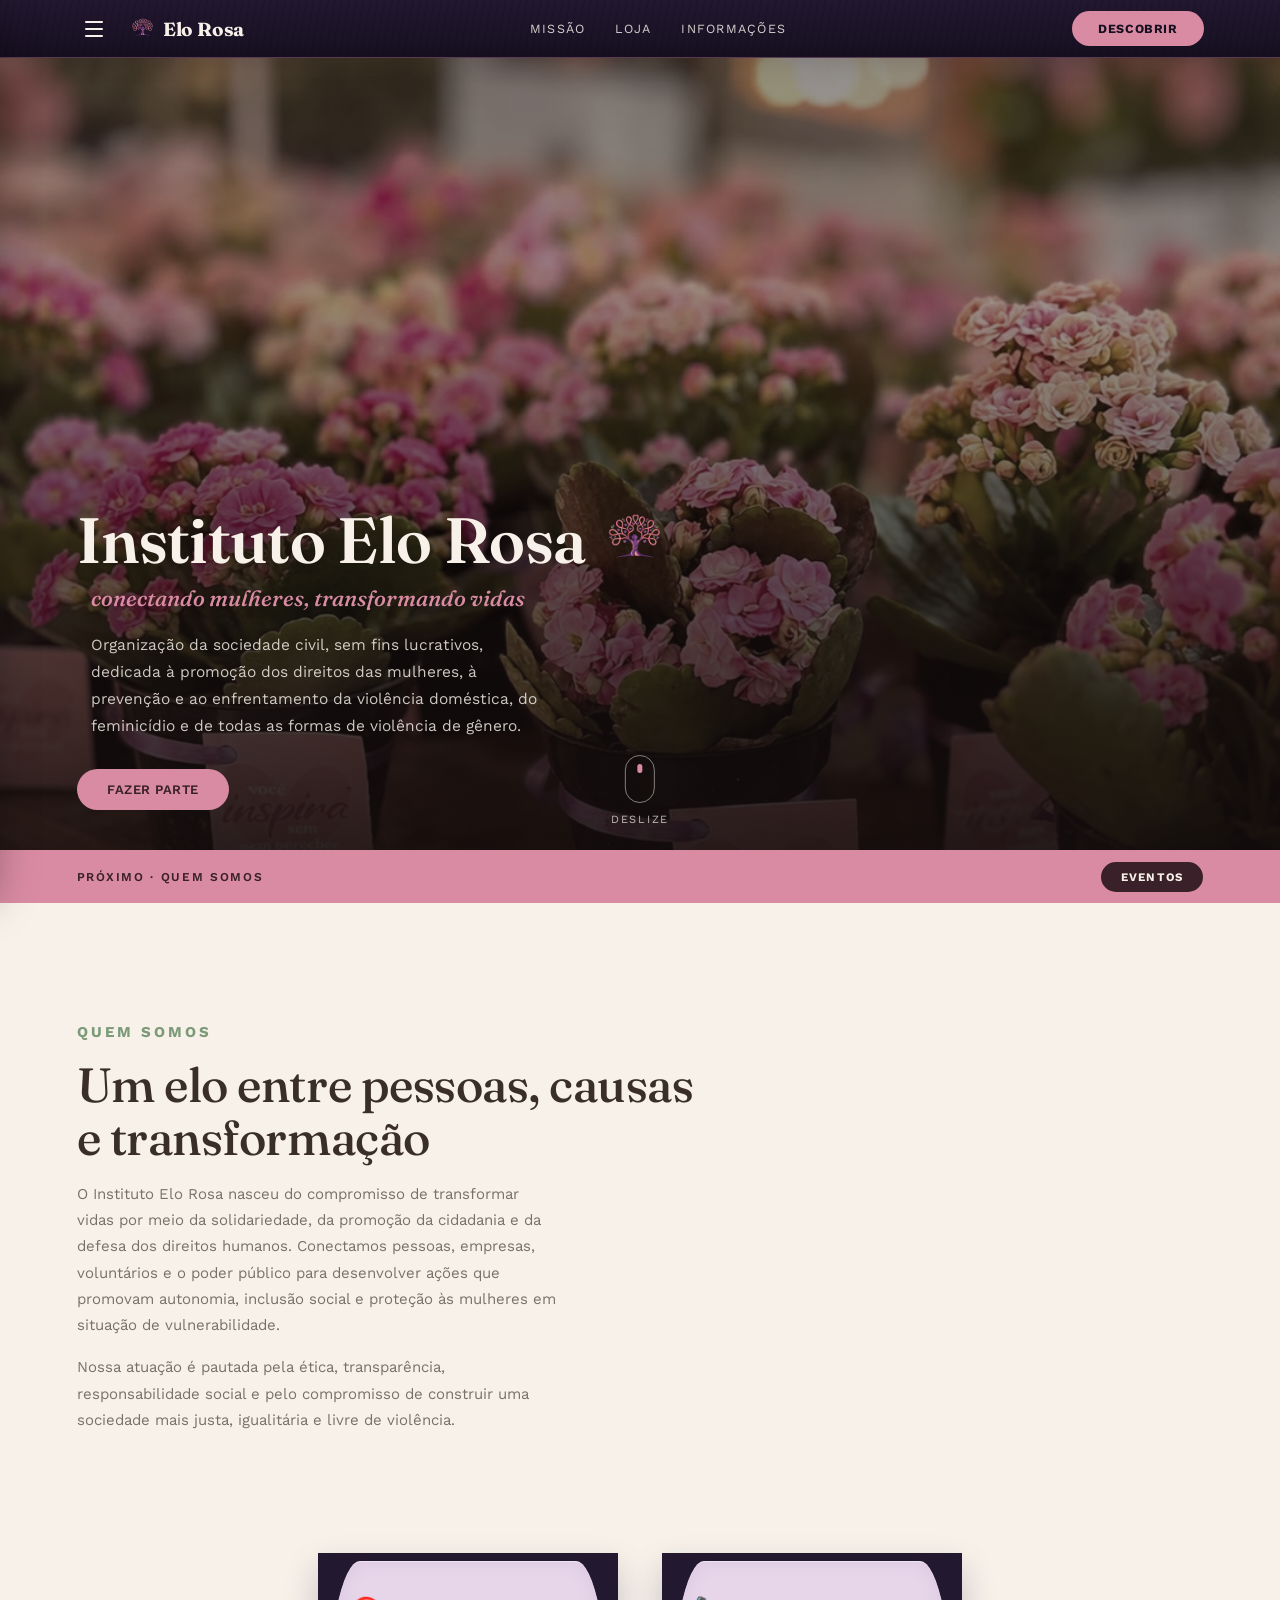
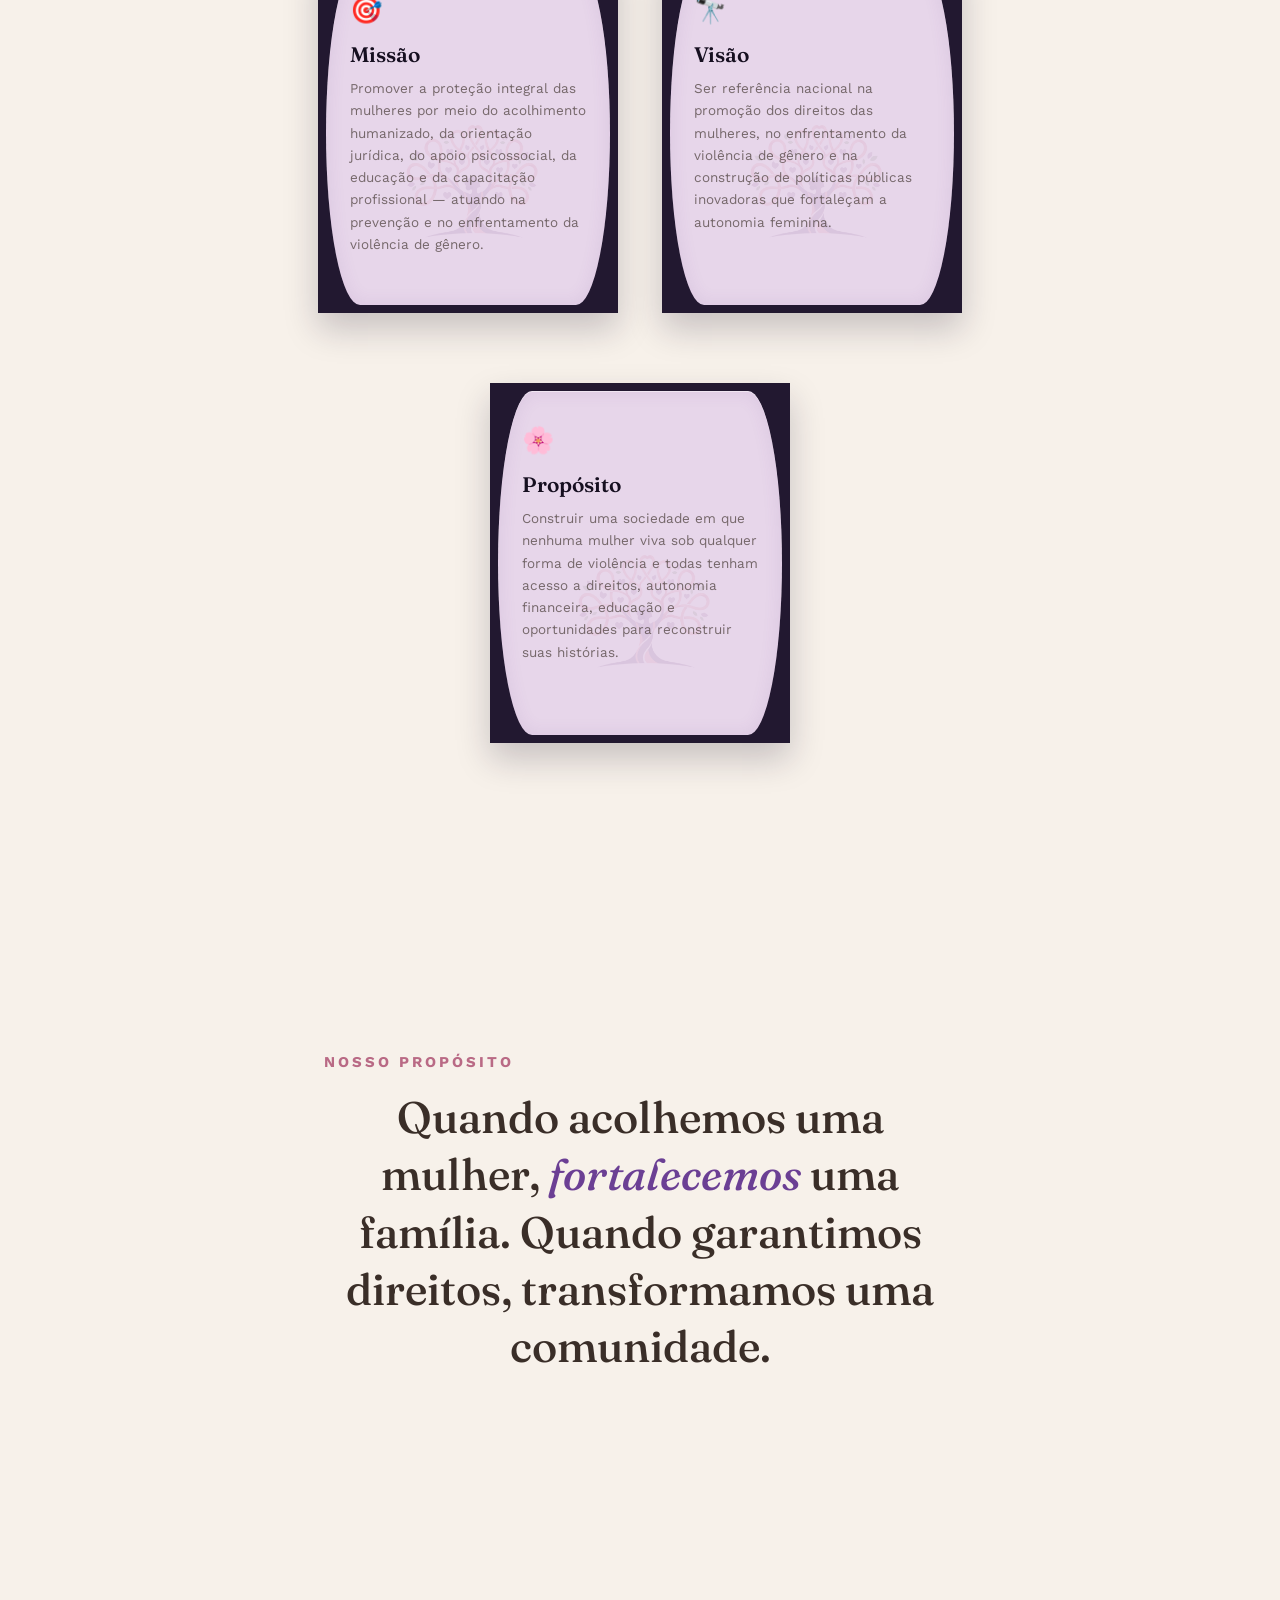
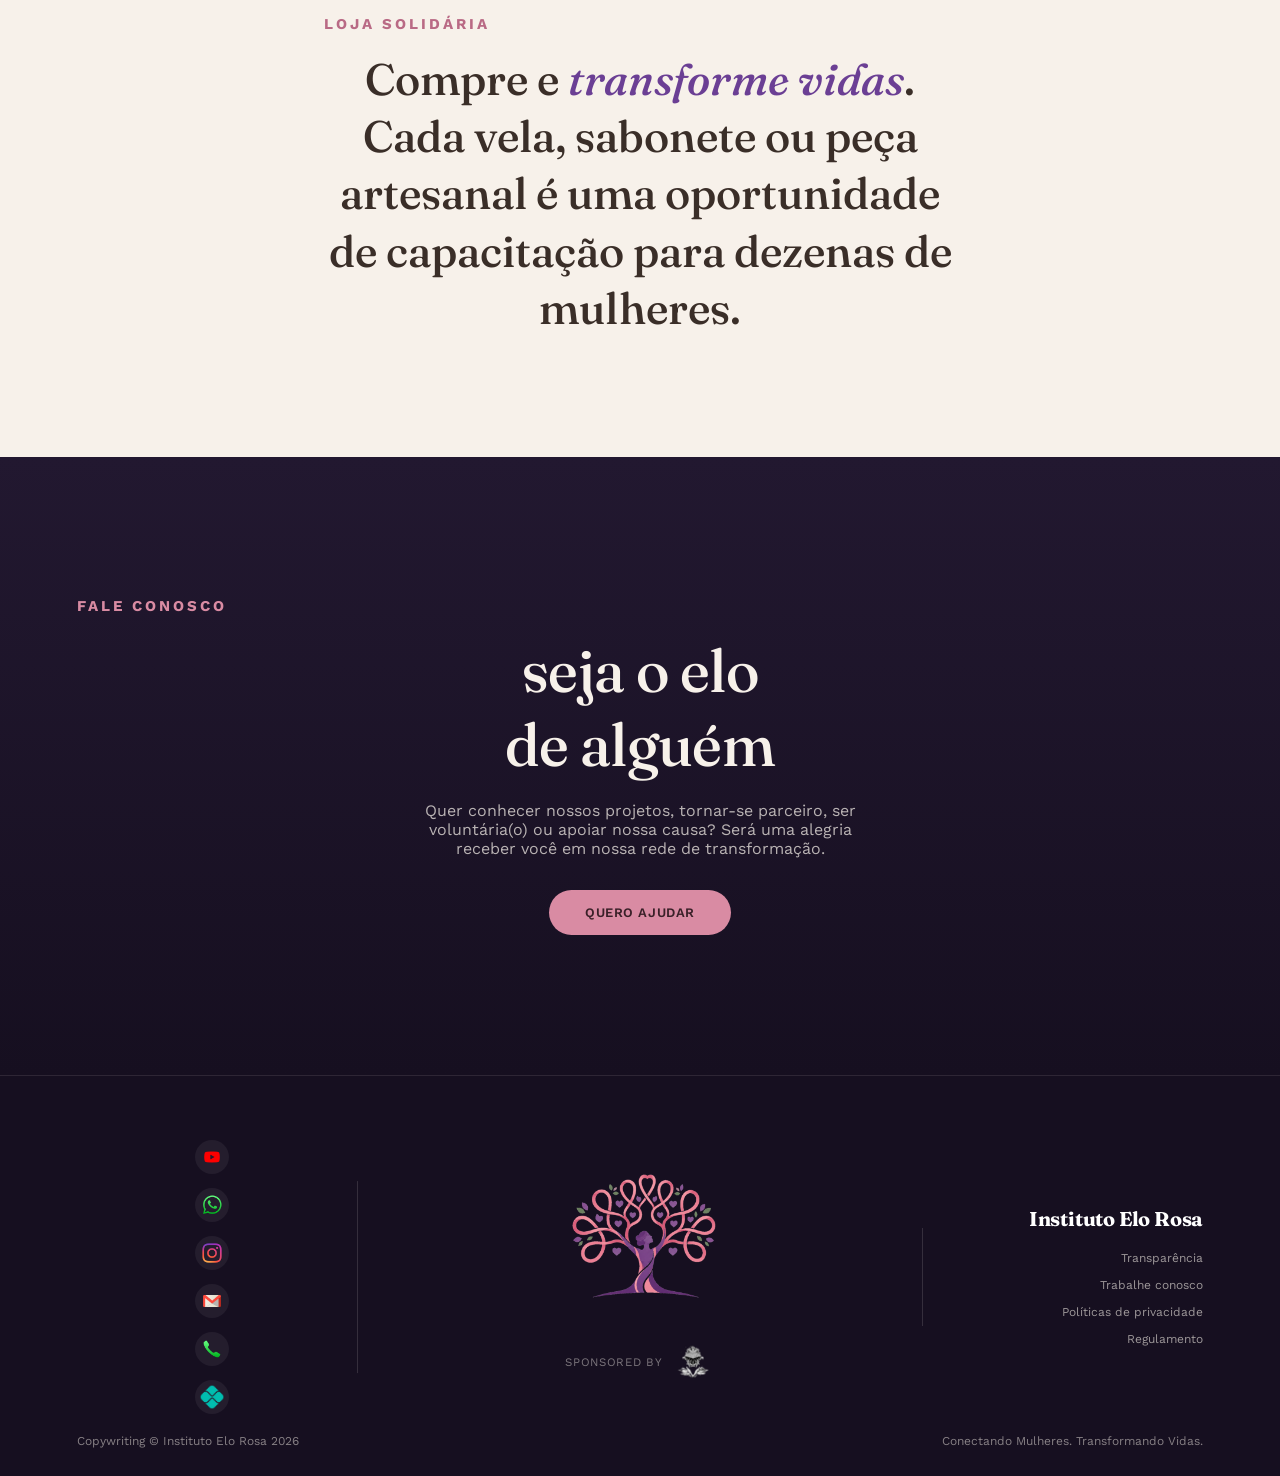
==== commit c46aa162: "Update index.html" ====
--- a/index.html
+++ b/index.html
@@ -86,21 +86,21 @@
 
   <div class="hero-inner">
     <div class="hero-copy">
-      <!-- título grande do herói: logo + nome do instituto lado a lado.
-           Tamanho "grande, mas não exagerado" — menor que o antigo h1 de
-           tagline, para não competir com a frase abaixo. -->
+      <!-- título grande do herói: nome do instituto primeiro (mais à
+           esquerda, no topo da hierarquia) e a logo em seguida, à direita
+           do texto. Nome inteiro em rosa (cor definida em .hero-title). -->
       <div class="hero-title-row">
+        <h1 class="hero-title">Instituto Elo Rosa</h1>
         <span class="hero-logo"><img src="site_elo_rosa/images/favicon.svg" alt="Logo Instituto Elo Rosa"></span>
-        <h1 class="hero-title">Instituto <span class="hero-title-accent">Elo Rosa</span></h1>
-      </div>
-      <!-- frase/tagline que já existia, mantida como subtítulo -->
+      </div>
+      <!-- frase/tagline que já existia, mantida como subtítulo — recuada
+           mais à direita, abaixo do título -->
       <p class="hero-tagline">conectando mulheres, transformando vidas</p>
       <!-- parágrafo de descrição que já existia -->
       <p class="hero-desc">Organização da sociedade civil, sem fins lucrativos, dedicada à promoção dos direitos das mulheres, à prevenção e ao enfrentamento da violência doméstica, do feminicídio e de todas as formas de violência de gênero.</p>
       <!-- botão "fazer parte": mesmo efeito visual do botão "Descobrir"
            (classe fx-btn = escurece no hover + "bolha" suave no clique),
-           leva para a seção de baixo (#apoiar) com rolagem suave -->
-      <!-- leva para uma página nova (não mais para uma seção da mesma página) -->
+           leva para uma página nova -->
       <a class="hero-btn fx-btn" href="site_elo_rosa/pages/fazer-parte.html">fazer parte</a>
     </div>
   </div>
@@ -258,8 +258,7 @@
 
       <!-- "Sponsored by" — caveira (zaluvin.png) na cor ORIGINAL do arquivo
            (sem tingir), na base da peça central, centralizada. Ao passar o
-           mouse, ela "vira de lado" em 3D, como um livro sendo puxado numa
-           estante (gira a partir da borda esquerda, não do centro). -->
+           mouse, ela desliza em 2D (X e Y), sem rotação/3D. -->
       <div class="footer-sponsor">
         <span>Sponsored by</span>
         <a href="https://www.instagram.com/zaluvin/?utm_source=ig_web_button_share_sheet"
--- a/site_elo_rosa/css/iHomeP.css
+++ b/site_elo_rosa/css/iHomeP.css
@@ -130,9 +130,6 @@
 }
 .hero-bg .fill{
   position:absolute;inset:0;
-  /* CONECTANDO O BACKGROUND: o arquivo real na pasta images é "hero.jpeg"
-     (conforme a estrutura de pastas do projeto) — antes estava apontando
-     para "hero.jpg", que não existe, por isso a imagem nunca aparecia. */
   background-image:url('../images/hero.jpeg');
   background-size:cover;background-position:center 38%;
   filter:saturate(0.62) brightness(0.85);
@@ -144,15 +141,10 @@
 .hero-inner{
   position:relative;z-index:2;
   width:100%;
-  /* "suba o texto": menos espaço embaixo empurra o bloco de texto para
-     cima dentro do herói (era 8vh) */
   padding:0 6vw 4.5vh;
 }
 .hero-copy{max-width:600px;}
 
-/* Regra base do "eyebrow" (rótulo pequeno em maiúsculas), usada em outras
-   seções da página (quem-somos, propósito, loja, CTA) — mantida aqui para
-   não quebrar essas seções, mesmo que o herói agora use o título grande. */
 .eyebrow{
   color:var(--pink-deep);font-size:15px;letter-spacing:.2em;text-transform:uppercase;
   font-weight:700;margin-bottom:18px;
@@ -161,35 +153,23 @@
 .eyebrow .mark{width:22px;height:22px;flex-shrink:0;}
 .eyebrow .mark img{width:100%;height:100%;object-fit:contain;}
 
-/* --------------------------------------------------------------------------
-   1.3a — TÍTULO GRANDE DO HERÓI (logo + "Instituto Elo Rosa")
-   Fica em cima do background, no topo do bloco de texto. Tamanho grande,
-   porém contido (não deve competir com a tagline/parágrafo abaixo).
-   -------------------------------------------------------------------------- */
 .hero-title-row{
   display:flex;align-items:center;gap:16px;
   margin-bottom:6px;
 }
 .hero-logo{
-  /* mesma hierarquia visual do título: tamanho relativo à fonte do título,
-     sem fundo/círculo, para não parecer um "ícone menor" ao lado do texto */
   width:1em;height:1em;
-  font-size:clamp(36px,6vw,64px);  /* acompanha o novo tamanho do .hero-title */
+  font-size:clamp(36px,6vw,64px);
   flex-shrink:0;
   display:flex;align-items:center;justify-content:center;
 }
 .hero-logo img{width:100%;height:100%;object-fit:contain;}
 .hero-title{
-  /* título aumentado, a pedido — ainda contido, sem chegar ao extremo do
-     antigo h1 de tagline (que ia até 96px) */
   font-size:clamp(36px,6vw,64px);
   font-weight:600;line-height:1.08;letter-spacing:-.01em;
   color:var(--cream);
   text-shadow:0 4px 24px rgba(0,0,0,.35);
 }
-/* "Elo Rosa" ganha um tom rosa sutil dentro do título — "Instituto" segue
-   na cor padrão (creme), só o nome próprio muda de cor, discretamente
-   (rosa suave + sombra reduzida, para não competir com o resto do texto) */
 .hero-title-accent{
   color:var(--pink);
   opacity:.92;
@@ -199,9 +179,6 @@
   .hero-logo{font-size:clamp(28px,8vw,44px);}
 }
 
-/* tagline curta, logo abaixo do título grande (frase que já existia).
-   Recuo leve à direita, para indicar visualmente que é um "parágrafo"
-   subordinado ao título acima (não faz parte do título em si). */
 .hero-tagline{
   margin-top:10px;margin-left:14px;
   font-family:'Fraunces',serif;font-style:italic;font-weight:500;
@@ -210,8 +187,6 @@
   text-shadow:0 2px 12px rgba(0,0,0,.25);
 }
 
-/* parágrafo de descrição (mesmo estilo que já existia), com o mesmo
-   recuo leve à direita do tagline, reforçando a leitura em "parágrafos" */
 .hero-desc{
   margin-top:20px;margin-left:14px;
   font-size:15.5px;line-height:1.75;color:rgba(247,241,234,.82);
@@ -221,10 +196,8 @@
   display:inline-block;margin-top:28px;padding:13px 30px;
   background:var(--pink);color:#3A2028;border-radius:30px;
   font-weight:600;font-size:13px;letter-spacing:.04em;text-transform:uppercase;
-  /* hover (escurecer) e clique (efeito de bolha) vêm da classe .fx-btn */
-}
-
-/* scroll indicator */
+}
+
 .scroll-cue{
   position:absolute;bottom:24px;left:50%;transform:translateX(-50%);
   z-index:3;display:flex;flex-direction:column;align-items:center;gap:10px;
@@ -256,16 +229,10 @@
   50%{transform:translateY(8px);opacity:1;}
 }
 
-/* --------------------------------------------------------------------------
-   1.4 — FAIXA "PEEK" (tira rosa logo abaixo do herói, com prévia da próxima seção)
-   -------------------------------------------------------------------------- */
 .peek{
   position:relative;z-index:2;
   background:var(--pink);
   color:#3A2028;
-  /* altura reduzida em 1/6 em relação ao valor original (14px → ~11.7px de
-     padding vertical), a pedido: a faixa fica mais fina, mantendo as
-     proporções internas dos elementos */
   padding:calc(14px * 5 / 6) 6vw;
   display:flex;justify-content:space-between;align-items:center;
 }
@@ -276,99 +243,57 @@
   font-size:11.5px;font-weight:700;letter-spacing:.1em;text-transform:uppercase;
   transition:background .2s;
 }
-/* aqui o hover fica escuro (roxo), diferente do padrão rosa do .fx-btn —
-   mantido de propósito, pois este botão já nasce escuro sobre o fundo rosa */
 .peek .peek-btn:hover{background:var(--wood-dark);}
 
-/* --------------------------------------------------------------------------
-   1.5 — ESTRUTURA GERAL DAS SEÇÕES (espaçamento padrão + cabeçalho de seção)
-   -------------------------------------------------------------------------- */
 section{padding:120px 6vw;position:relative;}
 .section-head{max-width:640px;margin-bottom:64px;}
 .section-head .eyebrow{color:var(--green);}
 .section-head h2{font-size:clamp(32px,4.5vw,48px);font-weight:500;line-height:1.1;letter-spacing:-.01em;}
 .section-head p{margin-top:16px;color:var(--ink-soft);line-height:1.75;font-size:15px;max-width:480px;}
 
-/* --------------------------------------------------------------------------
-   1.6 — GRADE DE MISSÃO/VISÃO/PROPÓSITO ("quem somos")
-   Cada card é um "losango": um retângulo levemente inclinado (15°) que
-   nasce e termina na mesma linha de base — como cartas apoiadas numa mesa,
-   alinhadas por baixo (transform-origin: bottom center). As LARGURAS/
-   ALTURAS são fixas e IDÊNTICAS nos 3 cards (mesmo tamanho, sempre).
-
-   "Paredes curvas": as bordas esquerda/direita do miolo são arredondadas
-   com um raio bem maior na vertical do que na horizontal
-   (border-radius: 12% / 50%). Isso faz as laterais abaularem para fora,
-   como a parede de um cilindro visto de lado — enquanto topo e base do
-   card continuam retos. Somado à rotação de 15° do wrapper, dá a
-   sensação de um "poliedro oblíquo" (cilindro inclinado), mesmo o
-   elemento continuando, estruturalmente, um quadrilátero 2D comum.
-
-   Estrutura em 2 camadas (cores INVERTIDAS a pedido):
-   - .mission-card-wrap → moldura EXTERNA: cantos QUADRADOS, ROXO-ESCURO.
-     É esta camada que recebe a rotação de 15° e o efeito de "levantar
-     e desentortar" no hover.
-   - .mission-card       → miolo INTERNO: paredes curvas, LILÁS-CLARO,
-     texto em tinta escura (legível sobre o fundo claro), com uma imagem
-     do instituto (a logo) por trás do conteúdo, quase invisível — que
-     fica mais visível conforme o mouse se move sobre o card, dando a
-     sensação de profundidade/parallax 3D.
-   -------------------------------------------------------------------------- */
 .mission-grid{
   display:flex;
   flex-wrap:wrap;
   justify-content:center;
-  align-items:flex-end;      /* mantém todas as cartas apoiadas na MESMA base */
+  align-items:flex-end;
   gap:70px 44px;
   padding:56px 6vw 70px;
-  /* "perspective" no container-pai ajuda o efeito 3D a parecer mais real
-     quando o navegador calcula a profundidade dos cards inclinados */
   perspective:1600px;
 }
 
-/* moldura externa (a "casca" do losango) — roxo-escuro, cantos quadrados */
 .mission-card-wrap{
-  /* tamanho fixo e IGUAL para as 3 cartas — não varia com o texto */
   width:300px;
   height:360px;
   max-width:84vw;
-  padding:8px;                       /* espessura da moldura roxo-escura */
-  background:var(--wood);            /* borda escura roxa, como pedido */
-  border-radius:0;                   /* cantos QUADRADOS por fora */
+  padding:8px;
+  background:var(--wood);
+  border-radius:0;
   box-shadow:0 16px 32px rgba(34,24,48,.22);
-  /* inclinação de 15°, com a base fixa (transform-origin embaixo) para a
-     carta "girar" a partir do próprio pé, e não do centro */
   transform:rotate(-15deg);
   transform-origin:bottom center;
   transition:transform .55s cubic-bezier(.22,1,.36,1), box-shadow .55s ease;
-  perspective:1000px;                /* contexto 3D próprio para o miolo */
+  perspective:1000px;
   cursor:pointer;
-  display:flex;                      /* miolo preenche 100% da moldura */
-}
-/* ao passar o mouse: a carta "desentorta" (volta a ficar reta), levanta
-   um pouco e ganha uma sombra mais funda — sensação de estar em destaque */
+  display:flex;
+}
 .mission-card-wrap:hover{
   transform:rotate(0deg) translateY(-12px);
   box-shadow:0 30px 54px rgba(34,24,48,.34);
 }
 
-/* miolo interno (o conteúdo em si) — lilás-claro, paredes curvas */
 .mission-card{
   position:relative;
   flex:1;
   overflow:hidden;
   padding:34px 24px;
-  background:var(--lilac-light);     /* interior lilás claro, como pedido */
-  /* raio horizontal pequeno + raio vertical grande = laterais curvas,
-     topo/base quase retos ("paredes de cilindro") */
+  background:var(--lilac-light);
   border-radius:12% / 50%;
-  color:var(--ink);                  /* texto em tinta escura, legível no fundo claro */
+  color:var(--ink);
   display:flex;flex-direction:column;
-  transform-style:preserve-3d;       /* necessário para o tilt 3D via JS */
+  transform-style:preserve-3d;
   transition:transform .35s ease, box-shadow .35s ease;
   will-change:transform;
 }
-/* leve sombra interna na borda, reforçando a sensação de "parede curva" */
 .mission-card::after{
   content:"";
   position:absolute;inset:0;
@@ -377,9 +302,6 @@
   pointer-events:none;
 }
 
-/* imagem do instituto (logo), quase invisível, revelada no hover — dá a
-   sensação de "olhar para dentro" do card em 3D/parallax. Uso
-   mix-blend-mode para a logo se integrar bem ao fundo claro. */
 .mission-card-img{
   position:absolute;inset:0;
   background-image:url('../images/favicon.svg');
@@ -397,7 +319,6 @@
   transform:scale(1.08);
 }
 
-/* conteúdo textual sempre acima da imagem de fundo (z-index) */
 .mission-card .icon,
 .mission-card h3,
 .mission-card p{
@@ -407,8 +328,6 @@
 .mission-card h3{font-family:'Fraunces',serif;font-weight:600;font-size:21px;margin-bottom:10px;color:var(--wood-dark);}
 .mission-card p{font-size:13.5px;line-height:1.65;color:var(--ink-soft);}
 
-/* no celular, sem espaço/jeito para inclinar cartas: elas ficam retas e
-   empilhadas, mantendo a moldura e as cores, só sem o efeito 3D no toque */
 @media(max-width:760px){
   .mission-grid{flex-direction:column;align-items:center;gap:32px;padding:40px 6vw 56px;}
   .mission-card-wrap{
@@ -416,16 +335,13 @@
     transform:none;
   }
   .mission-card-wrap:hover{transform:translateY(-6px);}
-  .mission-card{border-radius:8% / 14%;} /* curva mais discreta no celular */
+  .mission-card{border-radius:8% / 14%;}
 }
 
 .mission-grid.three-col{grid-template-columns:repeat(3,1fr);}
 @media(max-width:900px){ .mission-grid.three-col{grid-template-columns:repeat(2,1fr);} }
 @media(max-width:600px){ .mission-grid.three-col{grid-template-columns:1fr;} }
 
-/* --------------------------------------------------------------------------
-   1.7a — LISTA DE VALORES/TAGS (reutilizável, ex: lista de projetos)
-   -------------------------------------------------------------------------- */
 .values{background:var(--cream-deep);}
 .values-list{
   display:flex;flex-wrap:wrap;gap:12px;
@@ -454,10 +370,6 @@
 .story-content h2{font-size:clamp(28px,4.5vw,44px);font-weight:500;line-height:1.3;color:var(--ink);}
 .story-content h2 em{color:var(--purple-accent);font-style:italic;}
 
-/* --------------------------------------------------------------------------
-   1.7b — CARDS DE APOIADORES/EVENTOS (não usados na home atual, mas mantidos
-   caso a seção volte a ser exibida futuramente)
-   -------------------------------------------------------------------------- */
 .supporters{background:var(--cream-deep);}
 .support-grid{
   display:grid;grid-template-columns:repeat(auto-fit,minmax(220px,1fr));gap:1px;
@@ -475,9 +387,6 @@
 .support-card p{font-size:13.5px;color:var(--ink-soft);line-height:1.6;}
 .support-card .event-date{font-size:12px;color:var(--pink-deep);margin-top:auto;letter-spacing:.04em;}
 
-/* --------------------------------------------------------------------------
-   1.7c — SEÇÃO DE CHAMADA FINAL (CTA) "seja o elo de alguém"
-   -------------------------------------------------------------------------- */
 .cta{
   text-align:center;padding:140px 6vw;
   background:linear-gradient(180deg, var(--wood) 0%, var(--wood-dark) 100%);
@@ -494,15 +403,6 @@
 }
 .cta .btn:hover{background:var(--pink-deep);}
 
-/* --------------------------------------------------------------------------
-   1.8 — RODAPÉ (FOOTER)
-   Estrutura em GRID de 3 colunas:
-   [ coluna esquerda (reservada) ] [ coluna central (flor) ] [ coluna direita (contatos + políticas) ]
-   Proporção pedida "0.75/3 | X | 0.75/3" equivale, simplificada, a 1fr / 2fr / 1fr
-   -------------------------------------------------------------------------- */
-
-/* Contêiner externo do rodapé: define o fundo escuro e o espaçamento geral.
-   overflow:visible garante que NENHUMA pétala da flor seja cortada nas bordas. */
 footer{
   padding:64px 6vw 28px;
   background:var(--wood-dark);
@@ -510,12 +410,9 @@
   overflow:visible;
 }
 
-/* Grid principal com as 3 colunas descritas acima.
-   As divisórias verticais (linhas finas) ficam entre as colunas, criando
-   visualmente as "3 seções": ícones | logo | políticas. */
 .footer-grid{
   display:grid;
-  grid-template-columns: 1fr 2fr 1fr;  /* esquerda 25% | centro 50% | direita 25% (proporção 0.75|1.5|0.75) */
+  grid-template-columns: 1fr 2fr 1fr;
   align-items:center;
   gap:24px;
   max-width:1200px;
@@ -523,7 +420,6 @@
   overflow:visible;
 }
 
-/* Linha vertical divisória — usada duas vezes (corte esquerdo e corte direito) */
 .footer-col-left,
 .footer-col-right{
   position:relative;
@@ -538,26 +434,24 @@
   background:rgba(247,241,234,.14);
   transform:translateY(-50%);
 }
-.footer-col-left::after{ right:-12px; }   /* corte entre coluna esquerda e central */
-.footer-col-right::before{ left:-12px; } /* corte entre coluna central e direita */
-
-/* COLUNA ESQUERDA — ícones de contato, empilhados de cima para baixo */
+.footer-col-left::after{ right:-12px; }
+.footer-col-right::before{ left:-12px; }
+
 .footer-col-left{
   display:flex;
   justify-content:center;
 }
 
-/* COLUNA CENTRAL — logo do instituto + "Sponsored by" embaixo dela */
 .footer-col-center{
   display:flex;
-  flex-direction:column;         /* logo em cima, sponsor embaixo */
+  flex-direction:column;
   align-items:center;
   justify-content:center;
   gap:18px;
   overflow:visible;
 }
 .footer-logo{
-  width:180px;            /* tamanho da logo no rodapé */
+  width:180px;
   max-width:40vw;
   opacity:1;
 }
@@ -565,39 +459,31 @@
   width:100%;
   height:auto;
   display:block;
-  border-radius:50%;      /* a logo original é circular (ver .nav .word .mark) */
-}
-
-/* COLUNA DIREITA — nome do instituto + ícones de contato + links institucionais */
+  border-radius:50%;
+}
+
 .footer-col-right{
   display:flex;
   flex-direction:column;
-  align-items:flex-end;   /* alinha tudo à direita da coluna */
+  align-items:flex-end;
   gap:16px;
   text-align:right;
 }
 
-/* Nome "Instituto Elo Rosa" em destaque, branco vivo, no topo da coluna */
 .footer-brand-name{
   font-family:'Fraunces',serif;
   font-weight:700;
   font-size:20px;
-  color:#FFFFFF;         /* branco vivo, conforme solicitado */
+  color:#FFFFFF;
   letter-spacing:-0.01em;
   line-height:1.2;
 }
 
-/* --------------------------------------------------------------------------
-   1.8a — COLUNA DE ÍCONES DE CONTATO/REDES SOCIAIS
-   Ficam empilhados de cima para baixo, à esquerda, com espaçamento pequeno
-   entre eles. Agora usando imagens PRÓPRIAS (PNG), cada uma já com sua cor
-   definida no próprio arquivo — por isso não usamos mais "fill" de SVG.
-   -------------------------------------------------------------------------- */
 .footer-social-col{
   display:flex;
-  flex-direction:column;   /* empilhados de cima para baixo, conforme pedido */
+  flex-direction:column;
   align-items:center;
-  gap:14px;                /* espaçamento pequeno entre os ícones */
+  gap:14px;
   list-style:none;
 }
 .footer-social-col a,
@@ -607,7 +493,7 @@
   justify-content:center;
   width:34px;height:34px;
   border-radius:50%;
-  background:rgba(255,255,255,.06);  /* fundo sutil para destacar o ícone do roxo escuro */
+  background:rgba(255,255,255,.06);
   border:none;
   cursor:pointer;
   transition:background .2s, transform .2s;
@@ -617,8 +503,6 @@
   background:rgba(255,255,255,.14);
   transform:translateY(-2px);
 }
-/* ícones aumentados em 50% (de 17px para 26px), como pedido para "os
-   outros" ícones (todos, exceto o do zaluvin) */
 .footer-social-col img{
   width:26px;
   height:26px;
@@ -627,8 +511,6 @@
 }
 .footer-social-col li{ position:relative; }
 
-/* Pequeno aviso visual (ex: "copiado!") ao copiar e-mail/telefone.
-   Como a coluna agora fica à esquerda, o aviso aparece ao lado direito do ícone. */
 .footer-copy-hint{
   position:absolute;
   left:44px;
@@ -643,10 +525,6 @@
 }
 .footer-copy-hint.show{opacity:1;}
 
-/* --------------------------------------------------------------------------
-   1.8b — LISTA DE LINKS INSTITUCIONAIS (políticas)
-   Transparência / Trabalhe conosco / Políticas de privacidade / Regulamento
-   -------------------------------------------------------------------------- */
 .footer-policies{
   display:flex;
   flex-direction:column;
@@ -668,56 +546,48 @@
    centralizado. Ícone = imagem "zaluvin.png" na cor ORIGINAL do arquivo
    (sem tingir), linkando para o Instagram do patrocinador.
 
-   Animação: ao passar o mouse, a caveira "vira de lado" em 3D, como se
-   fosse um livro sendo puxado/inclinado numa estante — o giro parte da
-   borda esquerda da imagem (transform-origin: left center), não do centro,
-   simulando a "lombada" do livro que fica presa enquanto a capa vira.
+   Animação (AJUSTADA): ao passar o mouse, o ícone gira sobre 2 eixos (X e Y)
+   em 18° cada, com o ponto fixo (transform-origin) no CANTO INFERIOR
+   ESQUERDO da imagem — como um livro sendo retirado da estante por alguém
+   posicionado à direita, um pouco abaixo dele. A base (canto inferior
+   esquerdo) permanece presa enquanto o ícone "tomba" nas duas direções.
    -------------------------------------------------------------------------- */
 .footer-sponsor{
   display:flex;align-items:center;justify-content:center;gap:8px;
   font-size:11.5px;letter-spacing:.06em;text-transform:uppercase;
   color:rgba(247,241,234,.45);
-  /* profundidade 3D para o efeito de "livro virando" parecer real */
   perspective:400px;
 }
 .footer-sponsor-icon{
-  /* aumentado em 120% (de 20px para 44px), como pedido especificamente
-     para o ícone do zaluvin */
   width:44px;height:44px;flex-shrink:0;
   display:inline-flex;align-items:center;justify-content:center;
   transform-style:preserve-3d;
 }
 .footer-sponsor-icon img{
   width:100%;height:100%;object-fit:contain;
-  /* gira a partir da borda esquerda — como a lombada de um livro na estante */
-  transform-origin:left center;
-  transform:rotateY(0deg);
+  /* gira a partir do canto inferior esquerdo — base fixa, como a quina de
+     um livro sendo puxado por alguém à direita, abaixo do ícone */
+  transform-origin:left bottom;
+  transform:rotateX(0deg) rotateY(0deg);
   transition:transform .5s cubic-bezier(.22,1,.36,1), filter .3s ease;
   will-change:transform;
 }
-/* "seleciona" a caveira como um livro: inclina para fora em 3D e ganha
-   uma sombra sutil, como se estivesse saindo da prateleira */
+/* "seleciona" a caveira como um livro: inclina 18° em cada um dos 2 eixos
+   (X e Y), presa pelo canto inferior esquerdo, e ganha uma sombra sutil,
+   como se estivesse saindo da prateleira */
 .footer-sponsor-icon:hover img{
-  transform:rotateY(-32deg) translateX(2px);
+  transform:rotateX(18deg) rotateY(-18deg);
   filter:drop-shadow(4px 6px 10px rgba(0,0,0,.35));
 }
 
-/* --------------------------------------------------------------------------
-   1.8d — EFEITO "LIVRO NA ESTANTE" (eixo X) — usado em todos os ícones do
-   rodapé (YouTube, WhatsApp, Instagram, Gmail, telefone, Pix) e no botão
-   flutuante. Ao passar o mouse, o ícone gira 18° em torno do eixo X, com o
-   ponto fixo (transform-origin) no CANTO INFERIOR ESQUERDO da imagem —
-   como se fosse um livro sendo puxado/escolhido numa estante: a base
-   esquerda fica presa, e o ícone "tomba" para baixo a partir dali.
-   -------------------------------------------------------------------------- */
 .footer-social-col a,
 .footer-social-col button,
 .contact-fab{
-  perspective:300px;   /* profundidade 3D para o giro parecer real */
+  perspective:300px;
 }
 .icon-pop img,
 .contact-fab img{
-  transform-origin:left bottom;   /* ponto 0 = canto inferior esquerdo */
+  transform-origin:left bottom;
   transform:rotateX(0deg);
   transition:transform .45s cubic-bezier(.22,1,.36,1), filter .3s ease;
   will-change:transform;
@@ -728,7 +598,6 @@
   filter:drop-shadow(0 5px 8px rgba(0,0,0,.3));
 }
 
-/* Linha inferior do rodapé: copyright à esquerda, slogan à direita */
 .footer-bottom{
   width:100%;
   max-width:1200px;
@@ -737,16 +606,15 @@
   font-size:12px;color:rgba(247,241,234,.5);
 }
 
-/* Ajustes para telas pequenas (celulares): empilha as 3 colunas verticalmente */
 @media(max-width:900px){
   .footer-grid{
-    grid-template-columns:1fr;   /* uma coluna só */
+    grid-template-columns:1fr;
     justify-items:center;
     text-align:center;
     gap:32px;
   }
   .footer-col-left::after,
-  .footer-col-right::before{ display:none; }  /* linhas divisórias somem no mobile (empilhado) */
+  .footer-col-right::before{ display:none; }
   .footer-col-right{align-items:center;text-align:center;}
   .footer-social-col{flex-direction:row;flex-wrap:wrap;justify-content:center;}
   .footer-copy-hint{ left:50%; top:100%; transform:translateX(-50%); margin-top:4px; }
@@ -755,21 +623,13 @@
   .footer-bottom{flex-direction:column;gap:8px;text-align:center;}
 }
 
-/* --------------------------------------------------------------------------
-   1.9 — ANIMAÇÃO "REVEAL" (elementos aparecem suavemente ao entrar na tela)
-   A classe .in é adicionada via JavaScript (script.js) usando IntersectionObserver
-   -------------------------------------------------------------------------- */
 .reveal{opacity:0;transform:translateY(24px);transition:opacity .8s ease, transform .8s ease;}
 .reveal.in{opacity:1;transform:translateY(0);}
 
-/* Respeita a preferência do usuário por menos movimento/animação (acessibilidade) */
 @media(prefers-reduced-motion:reduce){
   *{animation:none!important;transition:none!important;}
 }
 
-/* --------------------------------------------------------------------------
-   1.10 — AJUSTES RESPONSIVOS GERAIS (telas de celular)
-   -------------------------------------------------------------------------- */
 @media(max-width:760px){
   section{padding:80px 6vw;}
   .hero{height:82vh;}
@@ -780,10 +640,6 @@
    Adicionado por cima do Módulo 1, sem remover nada do que já existia.
    ########################################################################## */
 
-/* --------------------------------------------------------------------------
-   2.1 — Ajustes na .nav já existente: agora com botão hambúrguer à esquerda
-   e links centralizados. A faixa recebe uma transição para poder "sumir".
-   -------------------------------------------------------------------------- */
 .nav{
   transition:transform .7s cubic-bezier(.22,1,.36,1), opacity .6s ease;
   gap:14px;
@@ -799,10 +655,6 @@
 }
 .nav .word{margin-left:4px;}
 
-/* --------------------------------------------------------------------------
-   2.2 — Botão hambúrguer (3 barras), usado tanto na faixa quanto na pastilha.
-   Anima virando um "X" quando o menu está aberto.
-   -------------------------------------------------------------------------- */
 .menu-btn{
   width:34px;height:34px;flex-shrink:0;
   display:flex;flex-direction:column;justify-content:center;align-items:center;gap:5px;
@@ -819,11 +671,6 @@
 .menu-btn.is-open span:nth-child(2){opacity:0;width:0;}
 .menu-btn.is-open span:nth-child(3){transform:translateY(-7px) rotate(-45deg);}
 
-/* --------------------------------------------------------------------------
-   2.3 — Pastilha (quadrado de bordas redondas) fixa no canto superior
-   esquerdo. Some enquanto a faixa está visível; aparece quando a faixa some.
-   Usa a mesma textura granulada + gradiente roxo da faixa.
-   -------------------------------------------------------------------------- */
 .nav-pill{
   position:fixed;top:12px;left:16px;z-index:55;
   width:46px;height:46px;border-radius:16px;
@@ -838,9 +685,6 @@
 .nav-pill.show{opacity:1;transform:scale(1);pointer-events:auto;}
 .nav-pill .menu-btn{width:30px;height:30px;}
 
-/* --------------------------------------------------------------------------
-   2.4 — Overlay escuro atrás da gaveta/cortina do menu
-   -------------------------------------------------------------------------- */
 .menu-overlay{
   position:fixed;inset:0;z-index:56;
   background:rgba(22,15,32,.55);
@@ -849,11 +693,6 @@
 }
 .menu-overlay.show{opacity:1;pointer-events:auto;}
 
-/* --------------------------------------------------------------------------
-   2.5 — Gaveta / cortina do menu, lado esquerdo.
-   Desktop: painel médio (380px), do tamanho de "uma cortina", não a tela
-   inteira. Mobile: peça pequena ancorada no canto superior esquerdo.
-   -------------------------------------------------------------------------- */
 .menu-drawer{
   position:fixed;top:0;left:0;bottom:0;z-index:57;
   width:380px;max-width:82vw;
@@ -879,13 +718,6 @@
 }
 .menu-drawer-links a:hover{color:var(--pink);padding-left:10px;}
 
-/* --------------------------------------------------------------------------
-   2.6 — CLASSE COMPARTILHADA ".fx-btn": dá o mesmo efeito visual a qualquer
-   botão rosa do site — usada no "Descobrir" (faixa), "fazer parte" (herói)
-   e "eventos" (faixa peek). Efeito: ao passar o mouse, só ESCURECE (sem
-   mudar de tamanho); ao CLICAR, faz uma animação suave de "bolha" (cresce -
-   diminui - volta ao normal), sem nunca sumir da tela.
-   -------------------------------------------------------------------------- */
 .fx-btn{
   cursor:pointer;
   transform:scale(1);
@@ -906,12 +738,6 @@
   100%{transform:scale(1);}
 }
 
-/* --------------------------------------------------------------------------
-   2.6a — BOTÃO "DESCOBRIR", canto superior direito da faixa.
-   Rosa com texto roxo escuro (mesma cor do fundo da faixa), formato cilindro
-   (bem arredondado nas pontas, não uma pílula fina nem um quadrado). Fica
-   encostado dentro do fundo da faixa. O efeito de hover/clique vem de .fx-btn.
-   -------------------------------------------------------------------------- */
 .discover-btn{
   margin-left:auto;
   display:inline-flex;align-items:center;justify-content:center;
@@ -919,18 +745,13 @@
   color:var(--wood-dark);
   font-weight:700;font-size:12.5px;letter-spacing:.05em;text-transform:uppercase;
   padding:10px 26px;
-  border-radius:22px;              /* arredondado moderado, formato cilindro */
+  border-radius:22px;
   white-space:nowrap;
 }
 @media(max-width:760px){
   .discover-btn{padding:8px 18px;font-size:11.5px;}
 }
 
-/* --------------------------------------------------------------------------
-   2.7 — Efeito "bolha" no botão de menu (hambúrguer), na faixa e na pastilha.
-   Ao passar o mouse: efeito inverso ao do botão Descobrir — diminui-cresce-
-   volta — de forma suave, sem nunca sumir.
-   -------------------------------------------------------------------------- */
 .menu-btn{
   cursor:pointer;
   transform:scale(1);
@@ -948,8 +769,6 @@
   100%{transform:scale(1);}
 }
 
-/* mobile: a gaveta vira uma peça pequena, ancorada no canto sup. esquerdo,
-   em vez de ocupar a tela inteira de cima a baixo */
 @media(max-width:760px){
   .menu-drawer{
     top:64px;left:12px;bottom:auto;
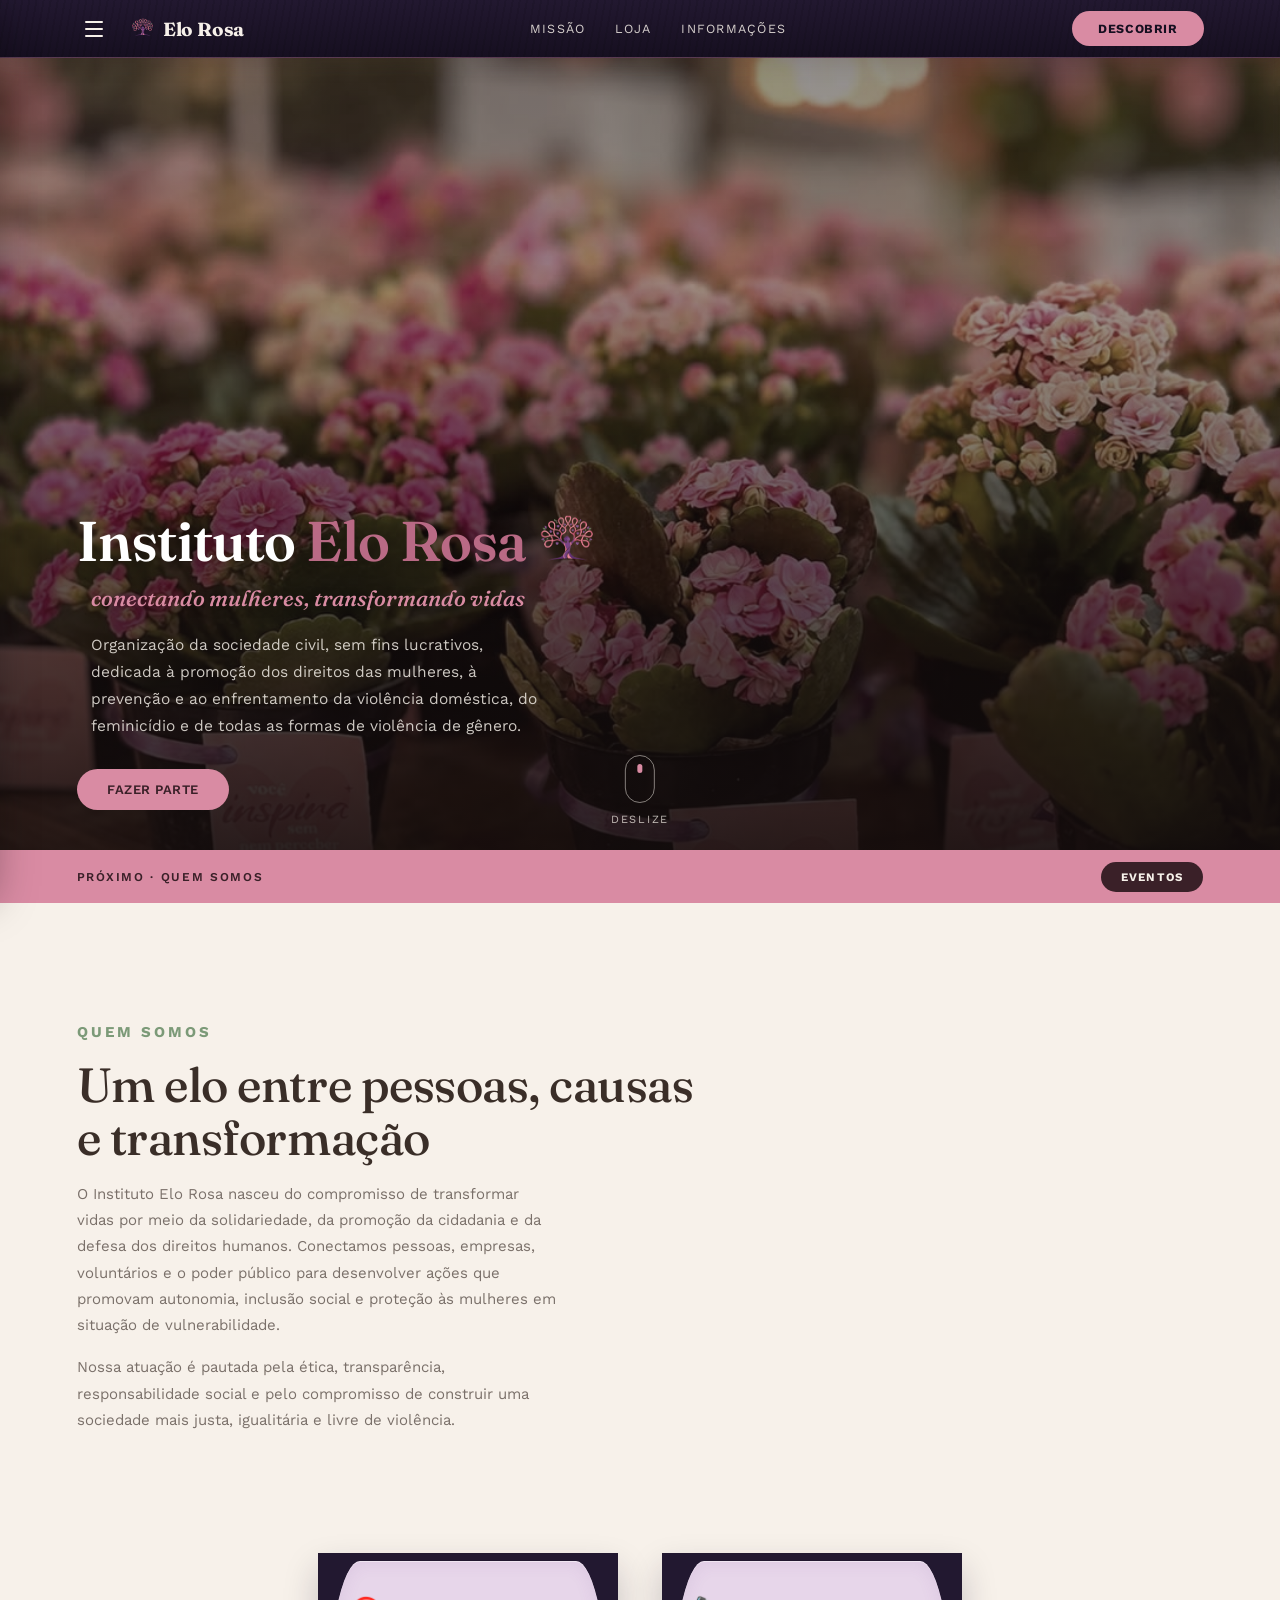
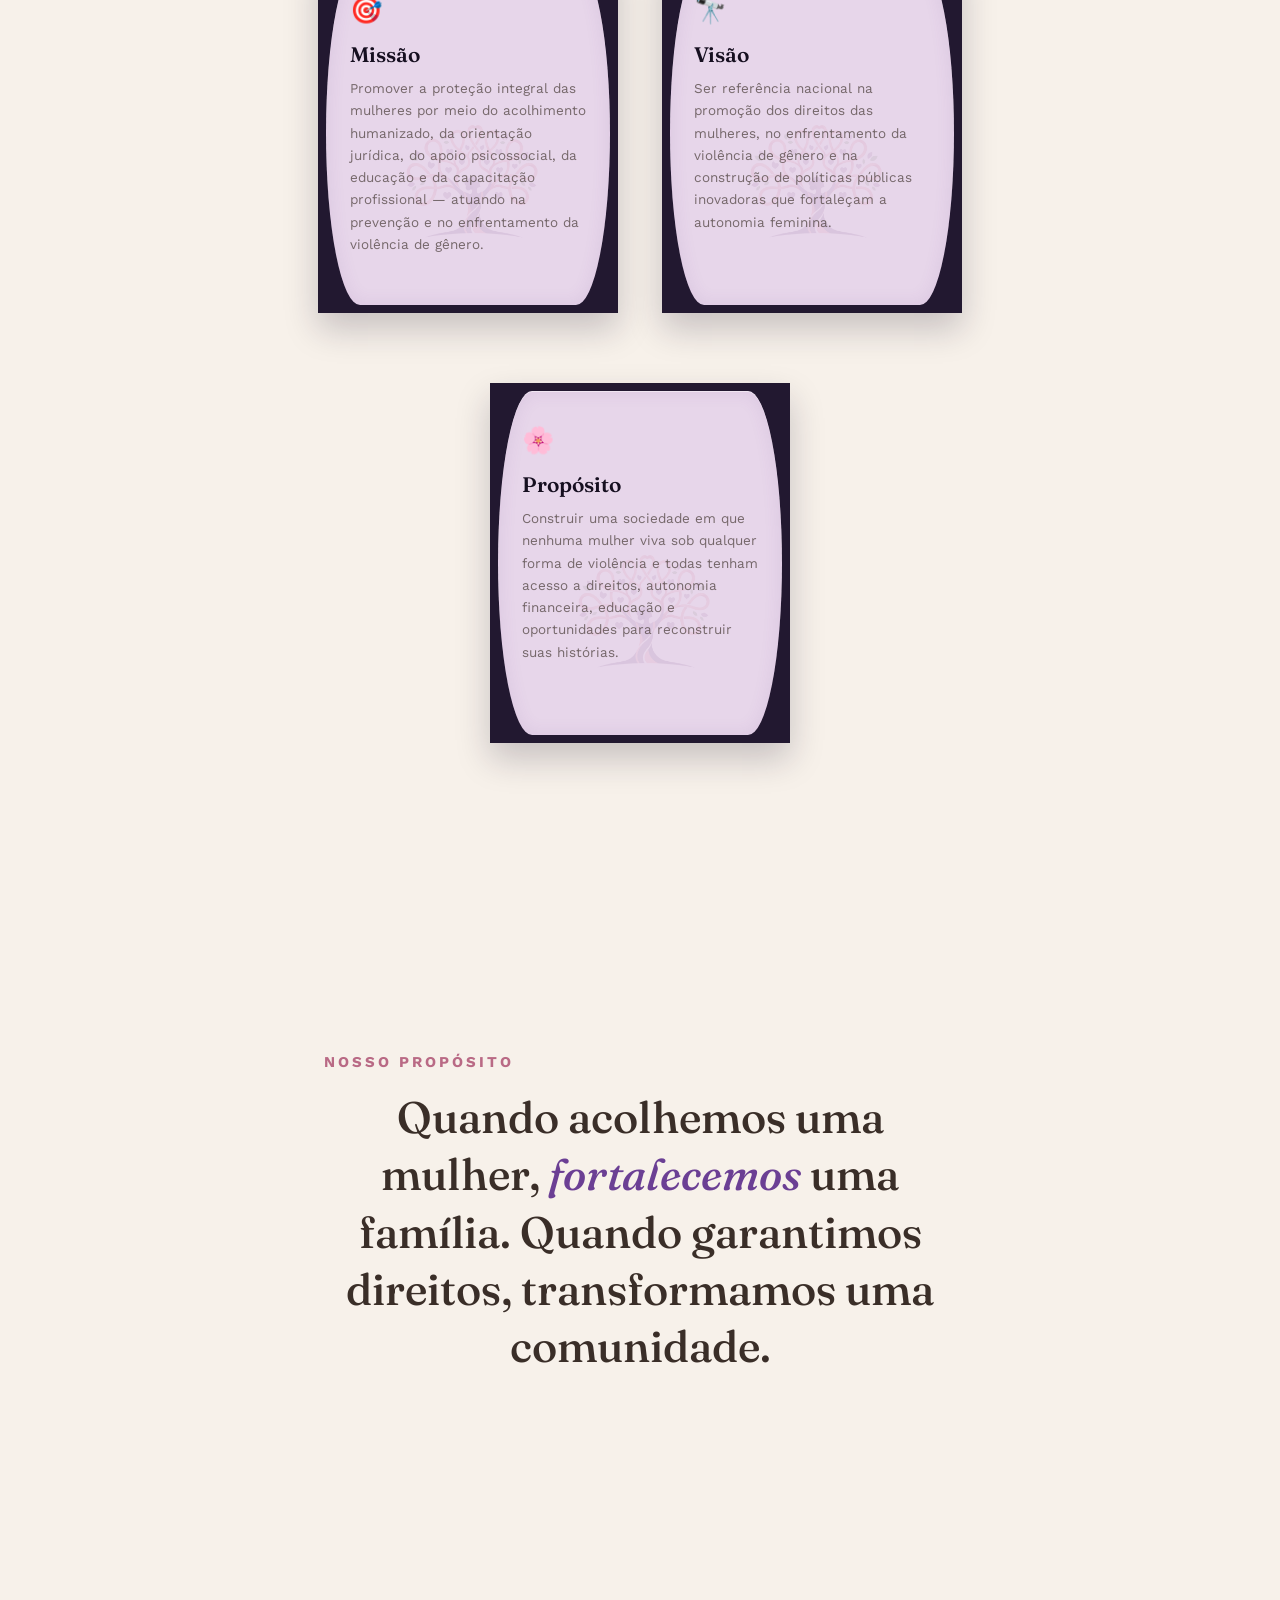
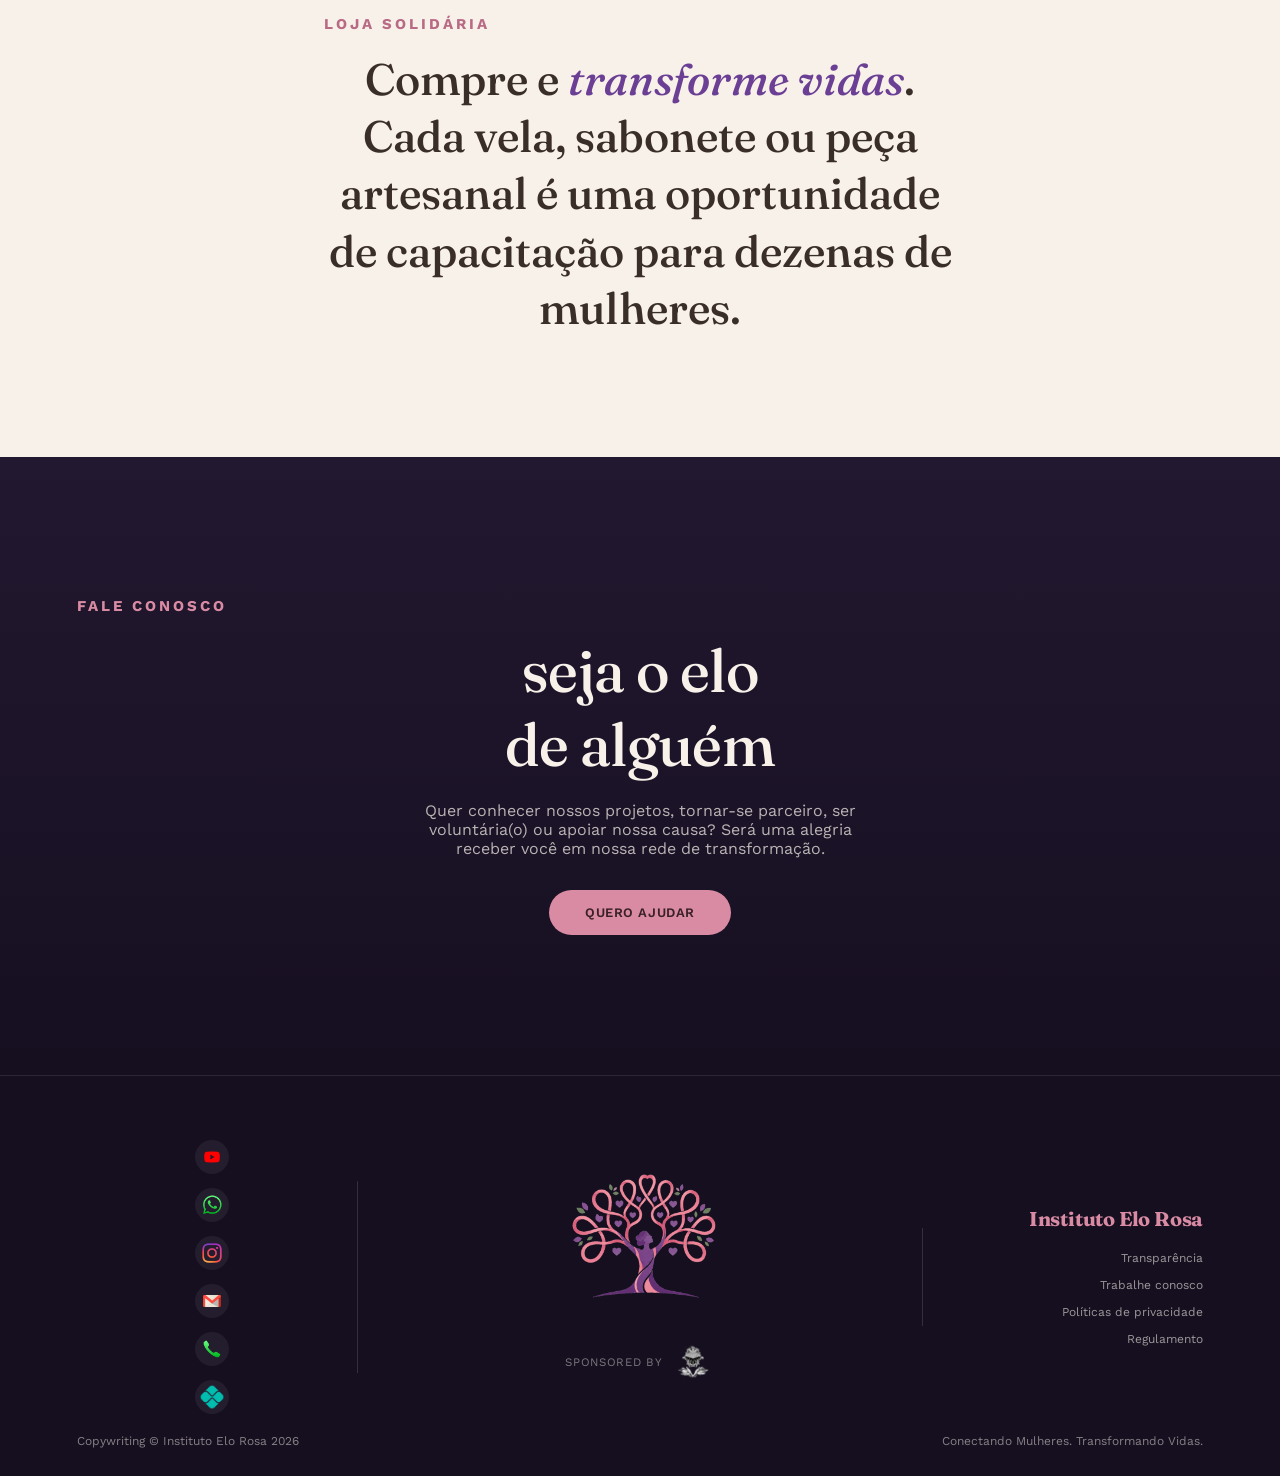
==== commit bea33c8b: "Update index.html" ====
--- a/index.html
+++ b/index.html
@@ -90,7 +90,7 @@
            esquerda, no topo da hierarquia) e a logo em seguida, à direita
            do texto. Nome inteiro em rosa (cor definida em .hero-title). -->
       <div class="hero-title-row">
-        <h1 class="hero-title">Instituto Elo Rosa</h1>
+        <h1 class="hero-title"><span class="hero-title-word">Instituto</span> <span class="hero-title-accent">Elo Rosa</span></h1>
         <span class="hero-logo"><img src="site_elo_rosa/images/favicon.svg" alt="Logo Instituto Elo Rosa"></span>
       </div>
       <!-- frase/tagline que já existia, mantida como subtítulo — recuada
--- a/site_elo_rosa/css/iHomeP.css
+++ b/site_elo_rosa/css/iHomeP.css
@@ -143,7 +143,7 @@
   width:100%;
   padding:0 6vw 4.5vh;
 }
-.hero-copy{max-width:600px;}
+.hero-copy{max-width:680px;}
 
 .eyebrow{
   color:var(--pink-deep);font-size:15px;letter-spacing:.2em;text-transform:uppercase;
@@ -154,29 +154,46 @@
 .eyebrow .mark img{width:100%;height:100%;object-fit:contain;}
 
 .hero-title-row{
-  display:flex;align-items:center;gap:16px;
+  display:flex;align-items:center;gap:6px;
   margin-bottom:6px;
+  /* hierarquia: o título nasce mais à esquerda; a logo fica depois, à
+     direita dele, bem colada ao texto — ordem no HTML é título -> logo */
+  justify-content:flex-start;
+  flex-wrap:nowrap;
 }
 .hero-logo{
-  width:1em;height:1em;
-  font-size:clamp(36px,6vw,64px);
+  /* logo maior em relação ao título, para ter presença ao lado do texto */
+  width:1.35em;height:1.35em;
+  font-size:clamp(28px,4.4vw,48px);
   flex-shrink:0;
   display:flex;align-items:center;justify-content:center;
 }
 .hero-logo img{width:100%;height:100%;object-fit:contain;}
 .hero-title{
-  font-size:clamp(36px,6vw,64px);
+  /* fonte aumentada — ainda cabe numa linha reta no desktop */
+  font-size:clamp(30px,4.8vw,56px);
   font-weight:600;line-height:1.08;letter-spacing:-.01em;
-  color:var(--cream);
   text-shadow:0 4px 24px rgba(0,0,0,.35);
-}
+  white-space:nowrap;
+}
+/* "Instituto" em branco forte */
+.hero-title-word{
+  color:#FFFFFF;
+}
+/* "Elo Rosa" em rosa bem forte */
 .hero-title-accent{
-  color:var(--pink);
-  opacity:.92;
-  text-shadow:0 2px 14px rgba(0,0,0,.22);
+  color:var(--pink-deep);
+  text-shadow:0 2px 16px rgba(0,0,0,.3);
+}
+@media(min-width:901px){
+  .hero-copy{max-width:none;}
+}
+@media(max-width:900px){
+  .hero-title{white-space:normal;}
 }
 @media(max-width:760px){
-  .hero-logo{font-size:clamp(28px,8vw,44px);}
+  .hero-logo{width:1.2em;height:1.2em;font-size:clamp(24px,7vw,36px);}
+  .hero-title{font-size:clamp(24px,7vw,36px);}
 }
 
 .hero-tagline{
@@ -474,7 +491,7 @@
   font-family:'Fraunces',serif;
   font-weight:700;
   font-size:20px;
-  color:#FFFFFF;
+  color:var(--pink);
   letter-spacing:-0.01em;
   line-height:1.2;
 }
@@ -556,28 +573,35 @@
   display:flex;align-items:center;justify-content:center;gap:8px;
   font-size:11.5px;letter-spacing:.06em;text-transform:uppercase;
   color:rgba(247,241,234,.45);
-  perspective:400px;
 }
 .footer-sponsor-icon{
   width:44px;height:44px;flex-shrink:0;
   display:inline-flex;align-items:center;justify-content:center;
-  transform-style:preserve-3d;
+  cursor:pointer;
 }
 .footer-sponsor-icon img{
   width:100%;height:100%;object-fit:contain;
-  /* gira a partir do canto inferior esquerdo — base fixa, como a quina de
-     um livro sendo puxado por alguém à direita, abaixo do ícone */
-  transform-origin:left bottom;
-  transform:rotateX(0deg) rotateY(0deg);
+  /* rotação simples em 2D (eixo Z, sem perspectiva/3D), girando para a
+     direita ao passar o mouse */
+  transform:rotate(0deg) scale(1);
   transition:transform .5s cubic-bezier(.22,1,.36,1), filter .3s ease;
   will-change:transform;
 }
-/* "seleciona" a caveira como um livro: inclina 18° em cada um dos 2 eixos
-   (X e Y), presa pelo canto inferior esquerdo, e ganha uma sombra sutil,
-   como se estivesse saindo da prateleira */
+/* ao passar o mouse: gira para a direita, com uma sombra sutil */
 .footer-sponsor-icon:hover img{
-  transform:rotateX(18deg) rotateY(-18deg);
-  filter:drop-shadow(4px 6px 10px rgba(0,0,0,.35));
+  transform:rotate(22deg) scale(1.04);
+  filter:drop-shadow(2px 4px 8px rgba(0,0,0,.3));
+}
+/* ao clicar: efeito de "bolha" — cresce, diminui e volta ao normal —
+   somado à rotação atual, sem nunca sumir da tela */
+.footer-sponsor-icon.is-clicked img{
+  animation:sponsorBubblePop .85s cubic-bezier(.33,1,.68,1) forwards;
+}
+@keyframes sponsorBubblePop{
+  0%{transform:rotate(22deg) scale(1);}
+  40%{transform:rotate(22deg) scale(1.22);}
+  70%{transform:rotate(22deg) scale(.95);}
+  100%{transform:rotate(22deg) scale(1);}
 }
 
 .footer-social-col a,
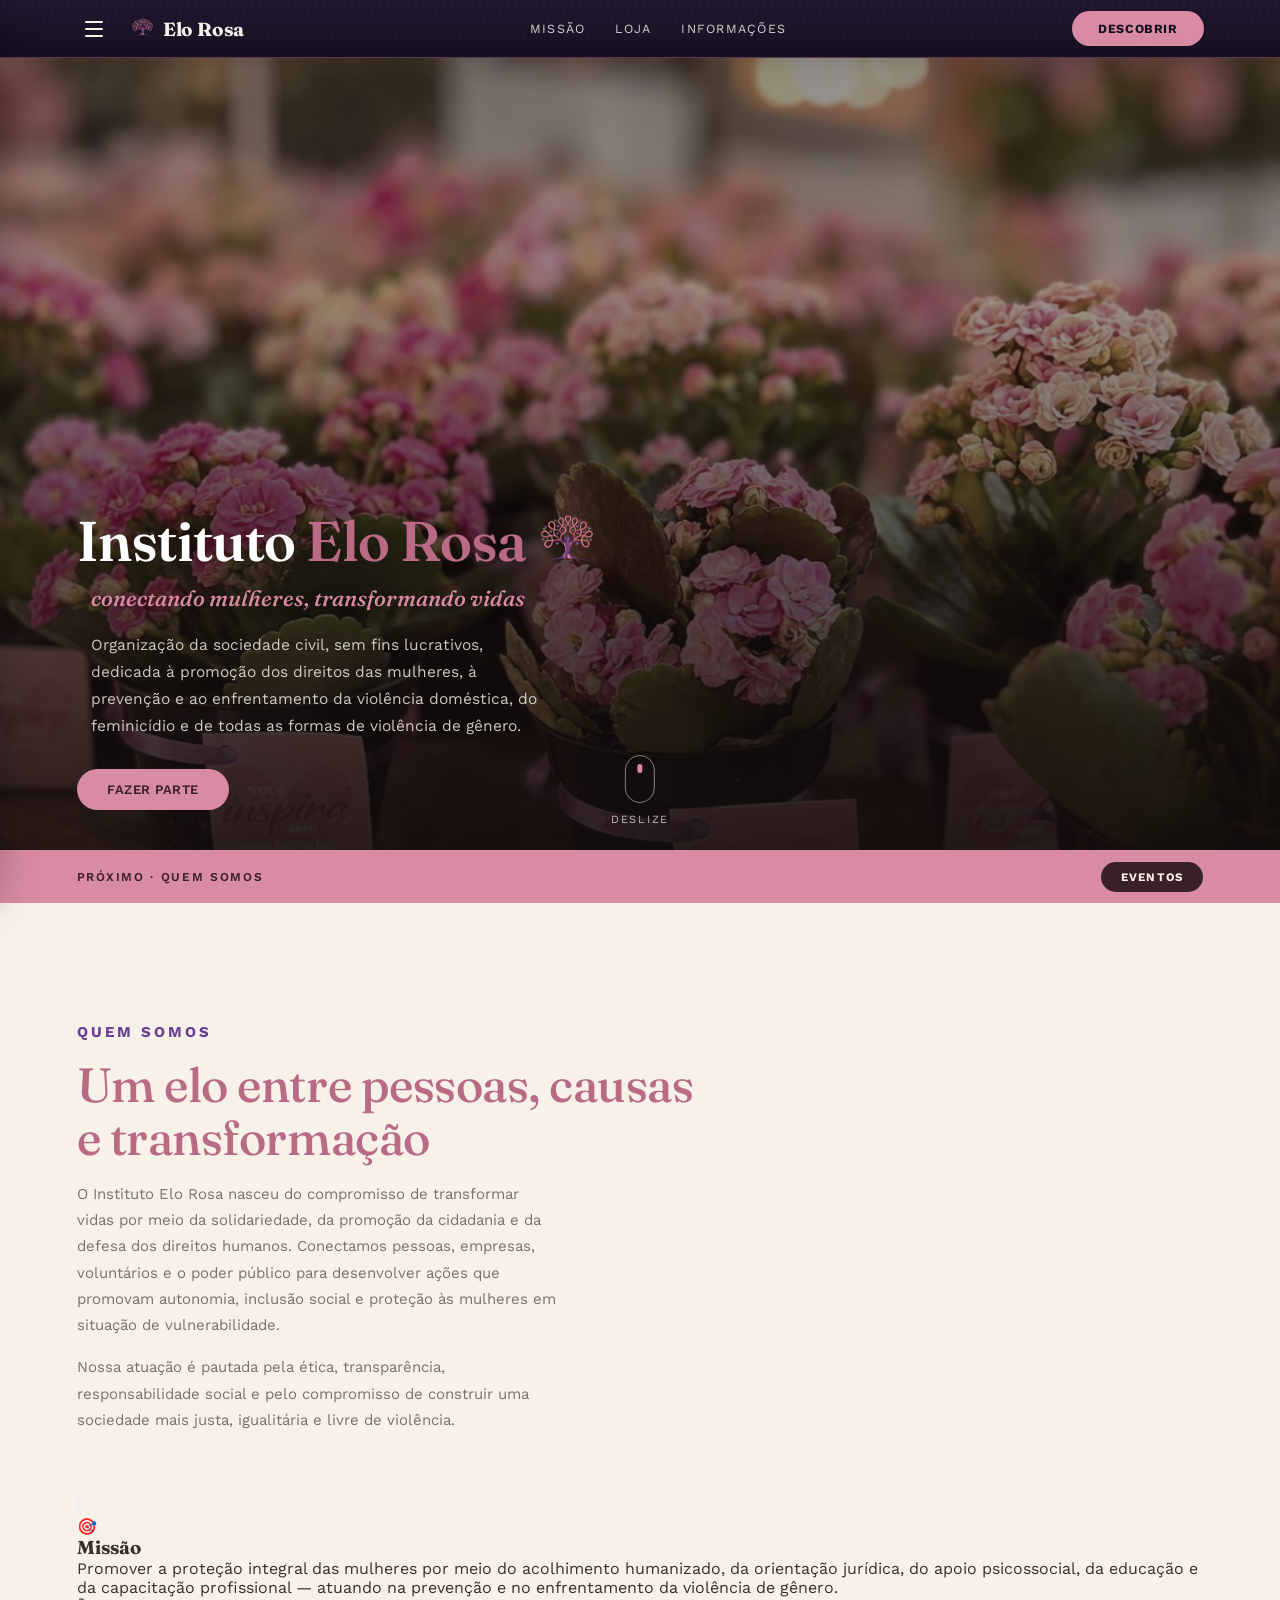
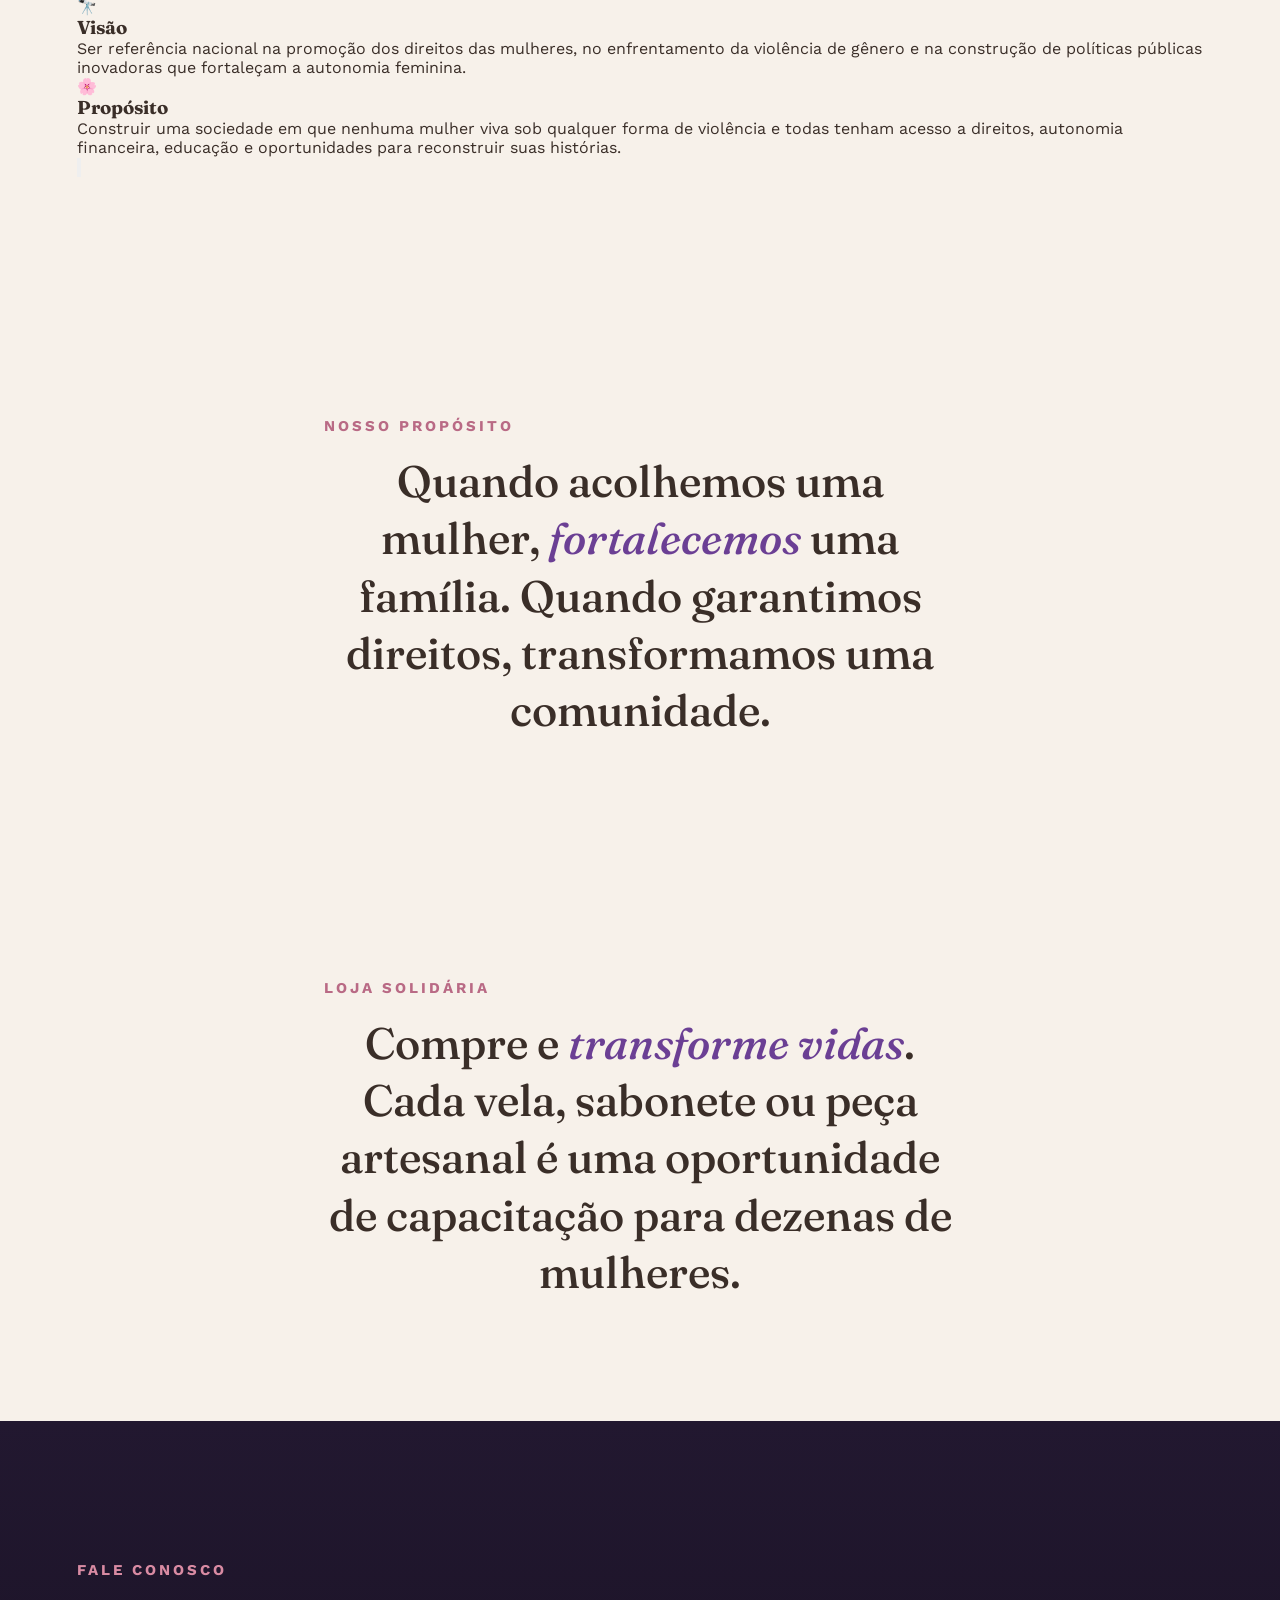
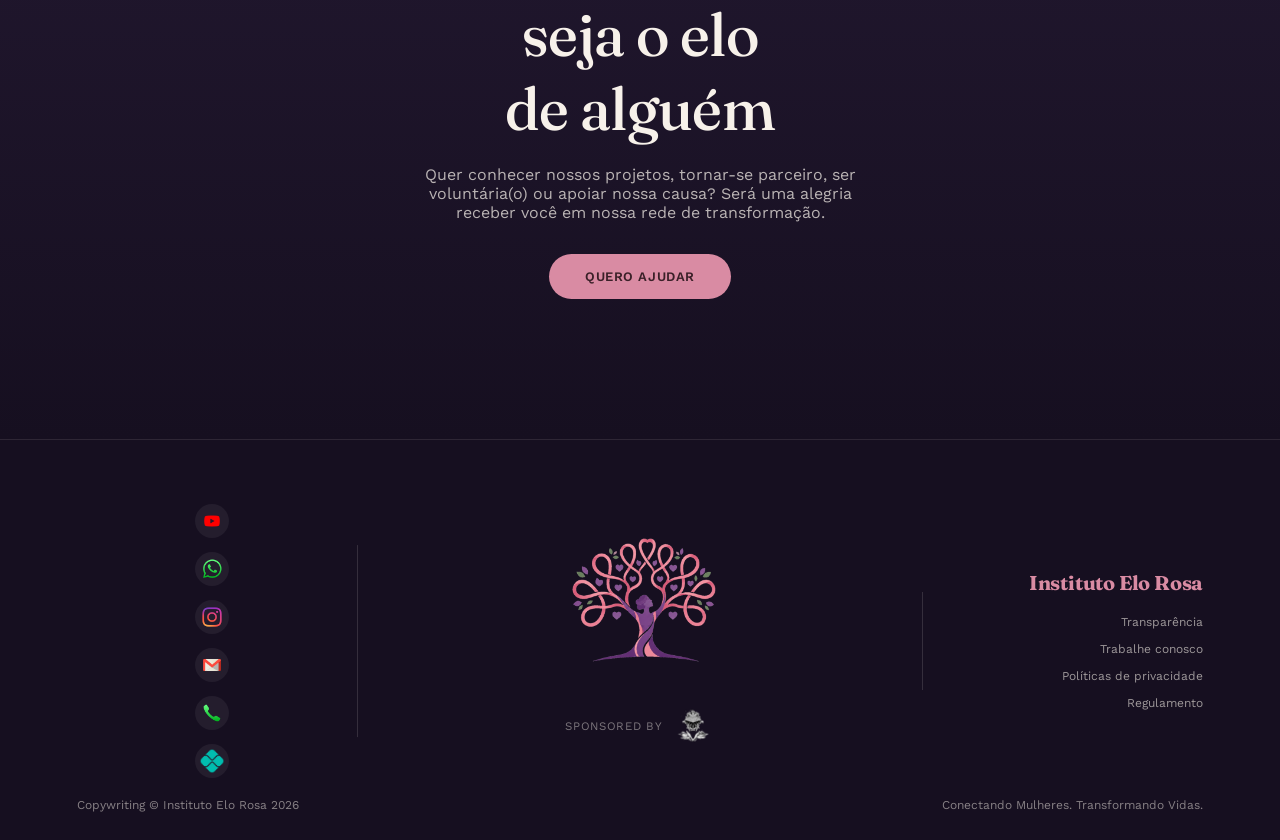
==== commit ee8884b2: "Update index.html" ====
--- a/index.html
+++ b/index.html
@@ -129,35 +129,42 @@
     <p>Nossa atuação é pautada pela ética, transparência, responsabilidade social e pelo compromisso de construir uma sociedade mais justa, igualitária e livre de violência.</p>
   </div>
 
-  <!-- Cada carta = 2 camadas: ".mission-card-wrap" (moldura externa, cantos
-       quadrados, rosa-lilás, e é ela que recebe a inclinação de 15°) e
-       ".mission-card" (miolo roxo-escuro, cantos arredondados, com o
-       conteúdo e a imagem do instituto que aparece no hover). -->
-  <div class="mission-grid">
-    <div class="mission-card-wrap reveal">
-      <div class="mission-card" data-tilt-card>
-        <div class="mission-card-img"></div>
-        <span class="icon">🎯</span>
-        <h3>Missão</h3>
-        <p>Promover a proteção integral das mulheres por meio do acolhimento humanizado, da orientação jurídica, do apoio psicossocial, da educação e da capacitação profissional — atuando na prevenção e no enfrentamento da violência de gênero.</p>
-      </div>
-    </div>
-    <div class="mission-card-wrap reveal">
-      <div class="mission-card" data-tilt-card>
-        <div class="mission-card-img"></div>
-        <span class="icon">🔭</span>
-        <h3>Visão</h3>
-        <p>Ser referência nacional na promoção dos direitos das mulheres, no enfrentamento da violência de gênero e na construção de políticas públicas inovadoras que fortaleçam a autonomia feminina.</p>
-      </div>
-    </div>
-    <div class="mission-card-wrap reveal">
-      <div class="mission-card" data-tilt-card>
-        <div class="mission-card-img"></div>
-        <span class="icon">🌸</span>
-        <h3>Propósito</h3>
-        <p>Construir uma sociedade em que nenhuma mulher viva sob qualquer forma de violência e todas tenham acesso a direitos, autonomia financeira, educação e oportunidades para reconstruir suas histórias.</p>
-      </div>
-    </div>
+  <!-- Carrossel Missão/Visão/Propósito: 3 cartões em paralelogramo. Só o
+       cartão central fica grande e nítido; os outros 2 ficam nas laterais,
+       parcialmente escondidos e borrados. A ordem visível é controlada
+       via JS, trocando as classes .is-left / .is-center / .is-right. -->
+  <div class="mission-carousel reveal">
+    <button class="m-arrow m-arrow-left" id="mArrowLeft" aria-label="Cartão anterior">
+      <svg viewBox="0 0 24 24" fill="none" stroke-width="2" stroke-linecap="round" stroke-linejoin="round"><polyline points="15 18 9 12 15 6"></polyline></svg>
+    </button>
+
+    <div class="mission-track carousel-intro" id="missionTrack">
+      <div class="m-card is-left" data-key="missao">
+        <div class="m-card-inner">
+          <span class="icon">🎯</span>
+          <h3>Missão</h3>
+          <p>Promover a proteção integral das mulheres por meio do acolhimento humanizado, da orientação jurídica, do apoio psicossocial, da educação e da capacitação profissional — atuando na prevenção e no enfrentamento da violência de gênero.</p>
+        </div>
+      </div>
+      <div class="m-card is-center" data-key="visao">
+        <div class="m-card-inner">
+          <span class="icon">🔭</span>
+          <h3>Visão</h3>
+          <p>Ser referência nacional na promoção dos direitos das mulheres, no enfrentamento da violência de gênero e na construção de políticas públicas inovadoras que fortaleçam a autonomia feminina.</p>
+        </div>
+      </div>
+      <div class="m-card is-right" data-key="proposito">
+        <div class="m-card-inner">
+          <span class="icon">🌸</span>
+          <h3>Propósito</h3>
+          <p>Construir uma sociedade em que nenhuma mulher viva sob qualquer forma de violência e todas tenham acesso a direitos, autonomia financeira, educação e oportunidades para reconstruir suas histórias.</p>
+        </div>
+      </div>
+    </div>
+
+    <button class="m-arrow m-arrow-right" id="mArrowRight" aria-label="Próximo cartão">
+      <svg viewBox="0 0 24 24" fill="none" stroke-width="2" stroke-linecap="round" stroke-linejoin="round"><polyline points="9 18 15 12 9 6"></polyline></svg>
+    </button>
   </div>
 </section>
 
--- a/site_elo_rosa/css/iHomeP.css
+++ b/site_elo_rosa/css/iHomeP.css
@@ -264,8 +264,8 @@
 
 section{padding:120px 6vw;position:relative;}
 .section-head{max-width:640px;margin-bottom:64px;}
-.section-head .eyebrow{color:var(--green);}
-.section-head h2{font-size:clamp(32px,4.5vw,48px);font-weight:500;line-height:1.1;letter-spacing:-.01em;}
+.section-head .eyebrow{color:var(--purple-accent);}
+.section-head h2{font-size:clamp(32px,4.5vw,48px);font-weight:500;line-height:1.1;letter-spacing:-.01em;color:var(--pink-deep);}
 .section-head p{margin-top:16px;color:var(--ink-soft);line-height:1.75;font-size:15px;max-width:480px;}
 
 .mission-grid{
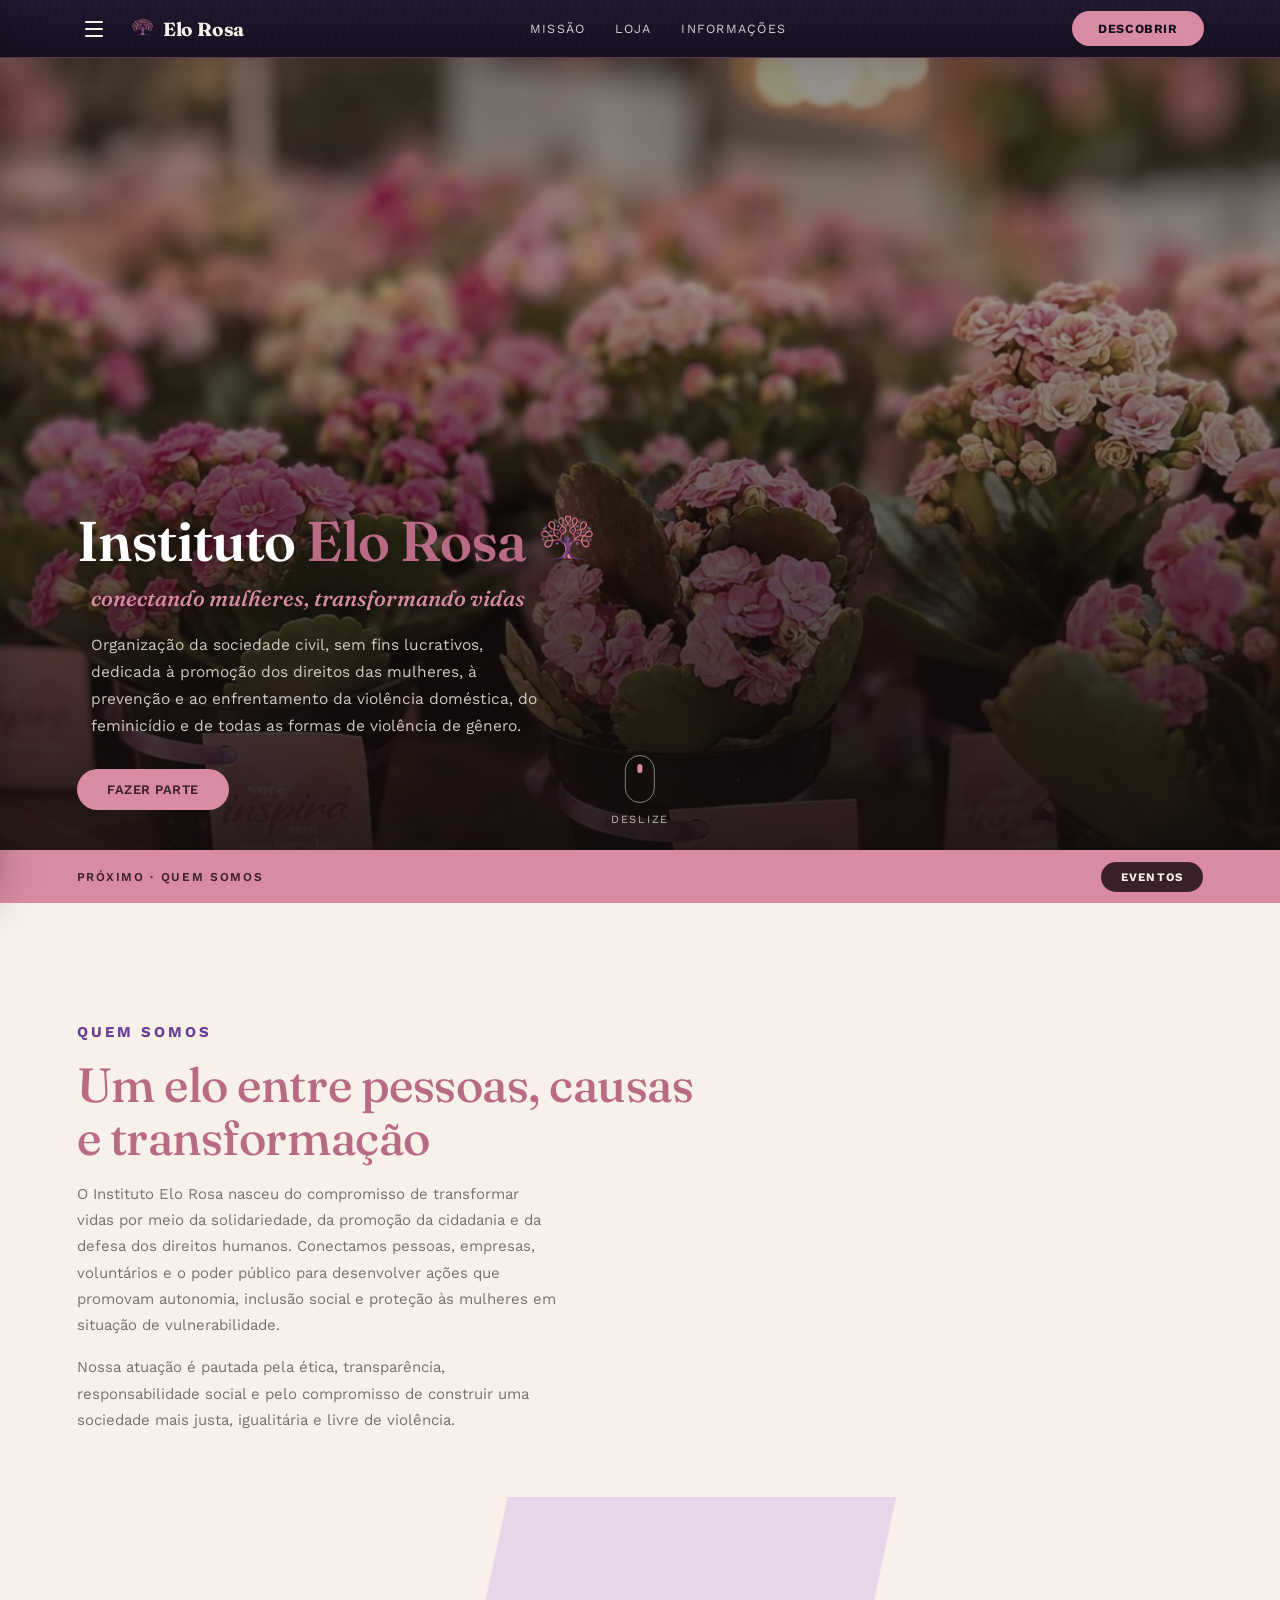
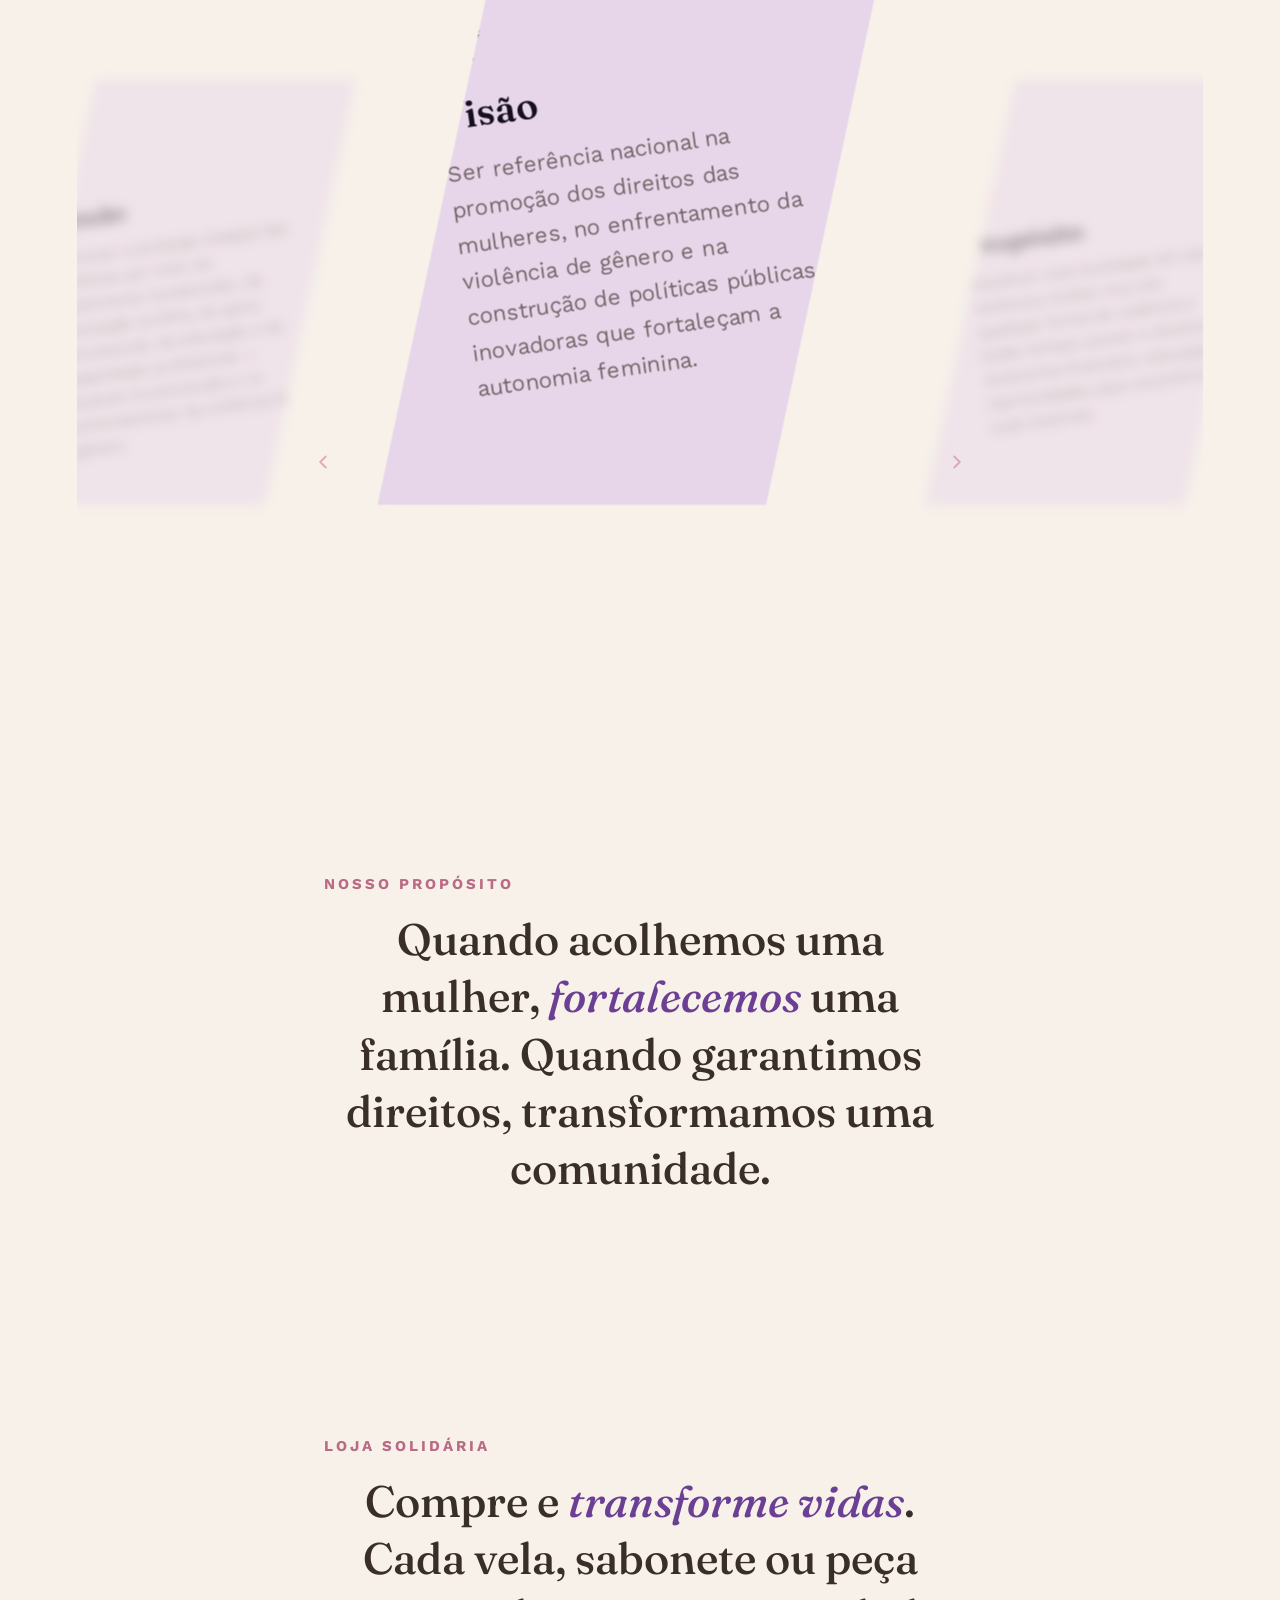
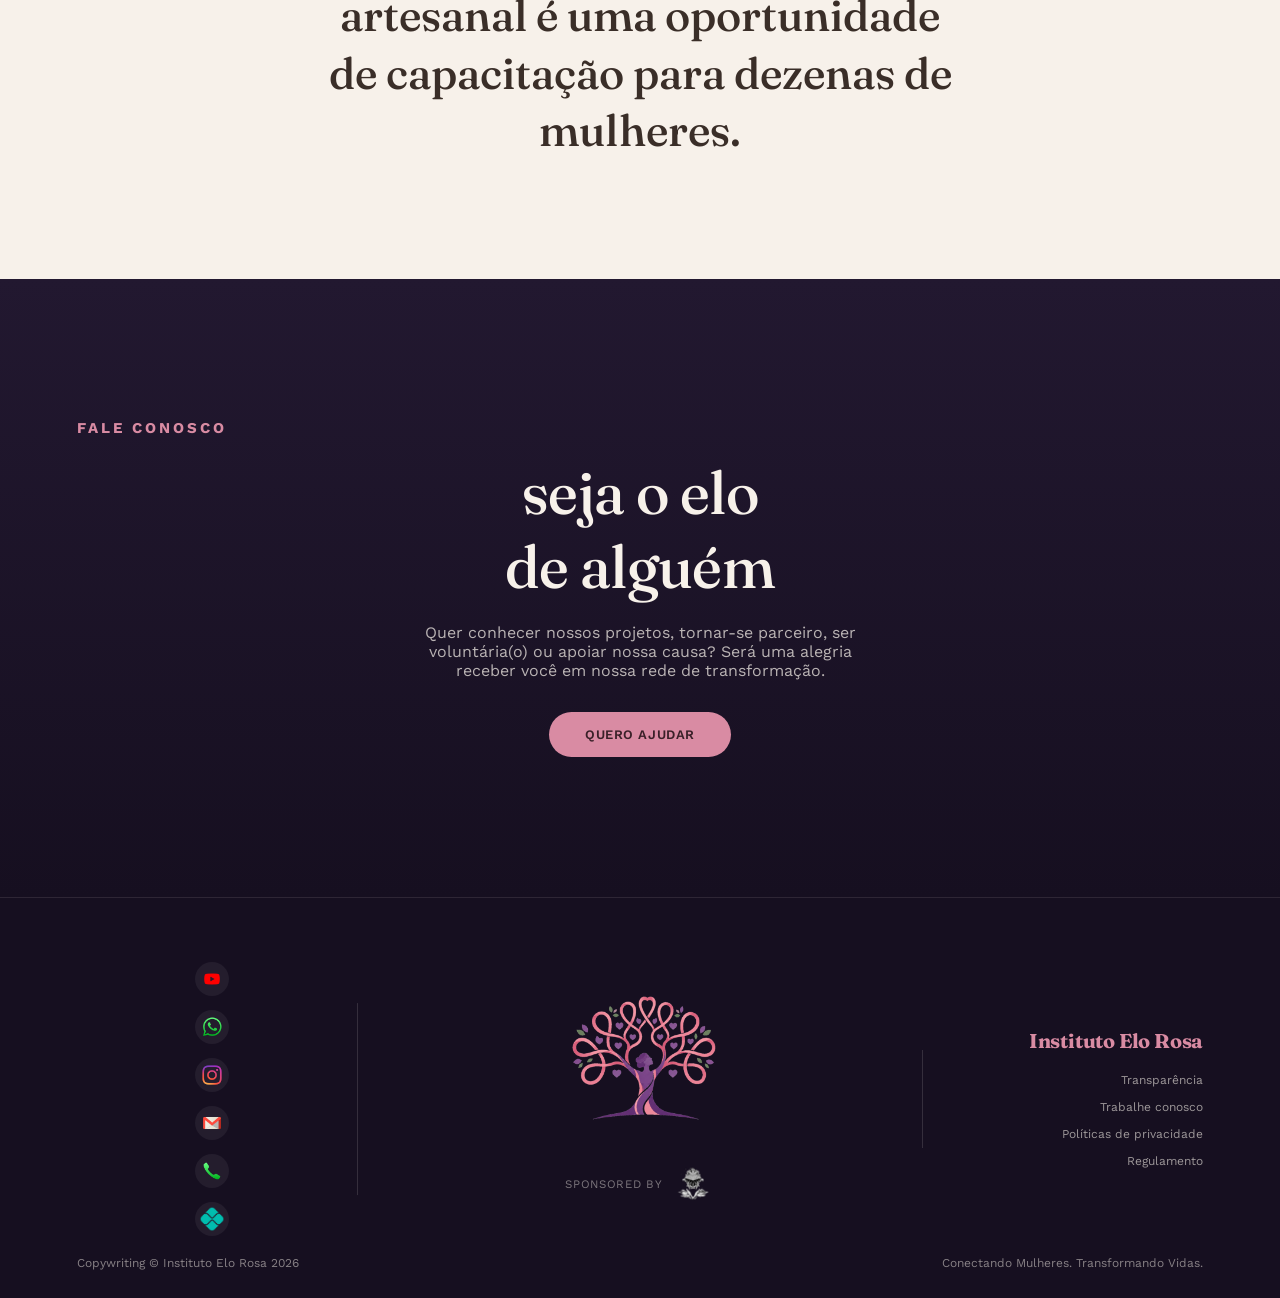
==== commit aa287cec: "Update index.html" ====
--- a/index.html
+++ b/index.html
@@ -141,23 +141,29 @@
     <div class="mission-track carousel-intro" id="missionTrack">
       <div class="m-card is-left" data-key="missao">
         <div class="m-card-inner">
-          <span class="icon">🎯</span>
-          <h3>Missão</h3>
-          <p>Promover a proteção integral das mulheres por meio do acolhimento humanizado, da orientação jurídica, do apoio psicossocial, da educação e da capacitação profissional — atuando na prevenção e no enfrentamento da violência de gênero.</p>
+          <div class="m-card-content">
+            <span class="icon">🎯</span>
+            <h3>Missão</h3>
+            <p>Promover a proteção integral das mulheres por meio do acolhimento humanizado, da orientação jurídica, do apoio psicossocial, da educação e da capacitação profissional — atuando na prevenção e no enfrentamento da violência de gênero.</p>
+          </div>
         </div>
       </div>
       <div class="m-card is-center" data-key="visao">
         <div class="m-card-inner">
-          <span class="icon">🔭</span>
-          <h3>Visão</h3>
-          <p>Ser referência nacional na promoção dos direitos das mulheres, no enfrentamento da violência de gênero e na construção de políticas públicas inovadoras que fortaleçam a autonomia feminina.</p>
+          <div class="m-card-content">
+            <span class="icon">🔭</span>
+            <h3>Visão</h3>
+            <p>Ser referência nacional na promoção dos direitos das mulheres, no enfrentamento da violência de gênero e na construção de políticas públicas inovadoras que fortaleçam a autonomia feminina.</p>
+          </div>
         </div>
       </div>
       <div class="m-card is-right" data-key="proposito">
         <div class="m-card-inner">
-          <span class="icon">🌸</span>
-          <h3>Propósito</h3>
-          <p>Construir uma sociedade em que nenhuma mulher viva sob qualquer forma de violência e todas tenham acesso a direitos, autonomia financeira, educação e oportunidades para reconstruir suas histórias.</p>
+          <div class="m-card-content">
+            <span class="icon">🌸</span>
+            <h3>Propósito</h3>
+            <p>Construir uma sociedade em que nenhuma mulher viva sob qualquer forma de violência e todas tenham acesso a direitos, autonomia financeira, educação e oportunidades para reconstruir suas histórias.</p>
+          </div>
         </div>
       </div>
     </div>
--- a/site_elo_rosa/css/iHomeP.css
+++ b/site_elo_rosa/css/iHomeP.css
@@ -268,96 +268,185 @@
 .section-head h2{font-size:clamp(32px,4.5vw,48px);font-weight:500;line-height:1.1;letter-spacing:-.01em;color:var(--pink-deep);}
 .section-head p{margin-top:16px;color:var(--ink-soft);line-height:1.75;font-size:15px;max-width:480px;}
 
-.mission-grid{
-  display:flex;
-  flex-wrap:wrap;
-  justify-content:center;
-  align-items:flex-end;
-  gap:70px 44px;
-  padding:56px 6vw 70px;
-  perspective:1600px;
-}
-
-.mission-card-wrap{
-  width:300px;
-  height:360px;
-  max-width:84vw;
-  padding:8px;
-  background:var(--wood);
-  border-radius:0;
-  box-shadow:0 16px 32px rgba(34,24,48,.22);
-  transform:rotate(-15deg);
+/* --------------------------------------------------------------------------
+   1.6 — CARROSSEL MISSÃO / VISÃO / PROPÓSITO
+   3 cartões em formato de PARALELOGRAMO: base (topo/base) horizontal, em
+   90° com o "chão" da seção — as laterais são retas, inclinadas em 35°
+   cada, PARALELAS entre si (por isso paralelogramo, não trapézio).
+
+   Só 1 cartão fica no centro, em tamanho grande (+50%) e nítido; os outros
+   2 ficam encostados nas laterais do carrossel, mostrando ~15% de si
+   mesmos, borrados (blur). Clicar num cartão lateral (ou nas setas) o traz
+   para o centro, com uma animação de "pop" (cresce - encolhe - cresce mais
+   - estabiliza), enquanto o cartão que estava no centro vai para a lateral
+   e ganha blur.
+   -------------------------------------------------------------------------- */
+.mission-carousel{
+  position:relative;
+  height:760px;
+  max-height:82vh;
+  display:flex;align-items:flex-end;justify-content:center;
+  padding:60px 6vw 130px;
+  overflow:hidden;
+}
+.mission-track{
+  position:relative;
+  width:100%;
+  max-width:1300px;
+  height:100%;
+}
+
+/* seta de navegação — sem contorno, rosa suave, só balançando sutilmente
+   para indicar onde clicar. Ficam mais acima e mais afastadas do centro,
+   para o deck ter bastante respiro. */
+.m-arrow{
+  position:absolute;
+  bottom:150px;z-index:8;
+  width:46px;height:46px;border-radius:50%;
+  display:flex;align-items:center;justify-content:center;
+  background:transparent;
+  border:none;
+  cursor:pointer;
+  transition:transform .25s ease, opacity .25s ease;
+  opacity:.7;
+  animation:arrowHint 2.2s ease-in-out infinite;
+}
+.m-arrow:hover{opacity:1;}
+.m-arrow svg{width:22px;height:22px;stroke:var(--pink);}
+.m-arrow.m-arrow-left{left:calc(50% - 460px);}
+.m-arrow.m-arrow-right{right:calc(50% - 460px);}
+@keyframes arrowHint{
+  0%,100%{transform:translateX(0);}
+  50%{transform:translateX(5px);}
+}
+.m-arrow-left{animation-name:arrowHintLeft;}
+@keyframes arrowHintLeft{
+  0%,100%{transform:translateX(0);}
+  50%{transform:translateX(-5px);}
+}
+
+/* cartão — sem moldura/fundo próprio: a área ao redor do paralelogramo é
+   totalmente transparente, como se não existisse */
+.m-card{
+  position:absolute;
+  bottom:0;left:50%;
+  width:350px;height:425px;
+  padding:0;
+  background:transparent;
+  cursor:pointer;
   transform-origin:bottom center;
-  transition:transform .55s cubic-bezier(.22,1,.36,1), box-shadow .55s ease;
-  perspective:1000px;
-  cursor:pointer;
-  display:flex;
-}
-.mission-card-wrap:hover{
-  transform:rotate(0deg) translateY(-12px);
-  box-shadow:0 30px 54px rgba(34,24,48,.34);
-}
-
-.mission-card{
+  transition:transform .65s cubic-bezier(.22,1,.36,1),
+             filter .5s ease, opacity .5s ease;
+  will-change:transform, filter;
+}
+
+/* miolo — formato de paralelogramo via clip-path (laterais paralelas,
+   inclinadas). Sombra própria via drop-shadow (acompanha o recorte,
+   diferente de box-shadow, que ficaria retangular). */
+.m-card-inner{
   position:relative;
-  flex:1;
-  overflow:hidden;
-  padding:34px 24px;
+  width:100%;height:100%;
   background:var(--lilac-light);
-  border-radius:12% / 50%;
+  clip-path:polygon(26% 0%, 100% 0%, 74% 100%, 0% 100%);
+  filter:drop-shadow(0 20px 34px rgba(34,24,48,.24));
+  transition:clip-path .4s ease;
+}
+/* bloco de texto: gira levemente para acompanhar a angulação oblíqua das
+   laterais do cartão, e fica centralizado no meio da largura da faixa
+   central do paralelogramo (não colado na quina) */
+.m-card-content{
+  position:absolute;
+  top:50%;left:50%;
+  width:72%;
+  transform:translate(-50%,-50%) rotate(-8deg);
+  display:flex;flex-direction:column;
+  text-align:left;
   color:var(--ink);
-  display:flex;flex-direction:column;
-  transform-style:preserve-3d;
-  transition:transform .35s ease, box-shadow .35s ease;
-  will-change:transform;
-}
-.mission-card::after{
-  content:"";
-  position:absolute;inset:0;
-  border-radius:inherit;
-  box-shadow:inset 0 1px 0 rgba(255,255,255,.5), inset 0 0 18px rgba(107,63,148,.10);
-  pointer-events:none;
-}
-
-.mission-card-img{
-  position:absolute;inset:0;
-  background-image:url('../images/favicon.svg');
-  background-repeat:no-repeat;
-  background-position:center 78%;
-  background-size:58%;
-  opacity:.10;
-  mix-blend-mode:multiply;
-  transform:scale(1) translateZ(0);
-  transition:opacity .5s ease, transform .5s ease;
-  pointer-events:none;
-}
-.mission-card-wrap:hover .mission-card-img{
-  opacity:.28;
-  transform:scale(1.08);
-}
-
-.mission-card .icon,
-.mission-card h3,
-.mission-card p{
-  position:relative;z-index:1;
-}
-.mission-card .icon{font-size:26px;display:block;margin-bottom:16px;}
-.mission-card h3{font-family:'Fraunces',serif;font-weight:600;font-size:21px;margin-bottom:10px;color:var(--wood-dark);}
-.mission-card p{font-size:13.5px;line-height:1.65;color:var(--ink-soft);}
-
-@media(max-width:760px){
-  .mission-grid{flex-direction:column;align-items:center;gap:32px;padding:40px 6vw 56px;}
-  .mission-card-wrap{
-    width:100%;max-width:420px;height:320px;
-    transform:none;
-  }
-  .mission-card-wrap:hover{transform:translateY(-6px);}
-  .mission-card{border-radius:8% / 14%;}
-}
-
-.mission-grid.three-col{grid-template-columns:repeat(3,1fr);}
-@media(max-width:900px){ .mission-grid.three-col{grid-template-columns:repeat(2,1fr);} }
-@media(max-width:600px){ .mission-grid.three-col{grid-template-columns:1fr;} }
+}
+.m-card .icon{font-size:30px;display:block;margin-bottom:16px;}
+.m-card h3{font-family:'Fraunces',serif;font-weight:600;font-size:25px;margin-bottom:12px;color:var(--wood-dark);}
+.m-card p{font-size:15px;line-height:1.6;color:var(--ink-soft);}
+
+/* estado: cartão CENTRAL — grande (+50%), nítido, no topo da pilha */
+.m-card.is-center{
+  transform:translate(-50%,0) scale(1.5);
+  z-index:5;
+  filter:blur(0);
+  opacity:1;
+}
+/* "a quina desce": ao passar o mouse em qualquer borda do cartão central,
+   o canto inferior daquele lado baixa um pouco, como se fosse puxado —
+   efeito de "olhar/selecionar" a carta */
+.m-card.is-center:hover{
+  transform:translate(-50%,0) scale(1.5) rotate(var(--tilt,0deg));
+}
+.m-card.is-center:hover .m-card-inner{
+  clip-path:polygon(26% 0%, 100% 0%, 74% calc(100% + var(--corner,0px)), 0% 100%);
+}
+
+/* estados LATERAIS — deck bem espaçado: os cartões laterais ficam bem
+   afastados do centro, quase saindo da área visível, com blur */
+.m-card.is-left{
+  transform:translate(calc(-50% - 620px),0) scale(1);
+  z-index:2;
+  filter:blur(6px);
+  opacity:.5;
+}
+.m-card.is-right{
+  transform:translate(calc(-50% + 620px),0) scale(1);
+  z-index:2;
+  filter:blur(6px);
+  opacity:.5;
+}
+
+/* animação de seleção: cresce - encolhe - cresce mais - estabiliza */
+.m-card.is-center.just-selected{
+  animation:cardSelectPop .75s cubic-bezier(.33,1,.68,1);
+}
+@keyframes cardSelectPop{
+  0%{transform:translate(-50%,0) scale(1.5);}
+  28%{transform:translate(-50%,0) scale(1.32);}
+  55%{transform:translate(-50%,0) scale(1.62);}
+  100%{transform:translate(-50%,0) scale(1.5);}
+}
+
+/* entrada inicial: o cartão central "chega" da direita para a esquerda e
+   se estabiliza no centro */
+.mission-track.carousel-intro .m-card.is-center{
+  animation:cardEnterFromRight .9s cubic-bezier(.22,1,.36,1);
+}
+@keyframes cardEnterFromRight{
+  0%{transform:translate(calc(-50% + 650px),0) scale(1.5);opacity:0;}
+  100%{transform:translate(-50%,0) scale(1.5);opacity:1;}
+}
+
+@media(max-width:1300px){
+  .m-card.is-left{transform:translate(calc(-50% - 460px),0) scale(1);}
+  .m-card.is-right{transform:translate(calc(-50% + 460px),0) scale(1);}
+  .m-arrow.m-arrow-left{left:calc(50% - 340px);}
+  .m-arrow.m-arrow-right{right:calc(50% - 340px);}
+}
+@media(max-width:900px){
+  .mission-carousel{height:600px;padding:40px 6vw 100px;}
+  .m-card{width:260px;height:320px;}
+  .m-card.is-left{transform:translate(calc(-50% - 280px),0) scale(1);}
+  .m-card.is-right{transform:translate(calc(-50% + 280px),0) scale(1);}
+  .m-arrow{bottom:110px;}
+  .m-arrow.m-arrow-left{left:calc(50% - 230px);}
+  .m-arrow.m-arrow-right{right:calc(50% - 230px);}
+}
+@media(max-width:600px){
+  .mission-carousel{height:540px;padding:30px 4vw 90px;}
+  .m-card{width:210px;height:270px;}
+  .m-card.is-center{transform:translate(-50%,0) scale(1.35);}
+  .m-card.is-left{transform:translate(calc(-50% - 200px),0) scale(.9);}
+  .m-card.is-right{transform:translate(calc(-50% + 200px),0) scale(.9);}
+  .m-card h3{font-size:19px;}
+  .m-card p{font-size:12.5px;}
+  .m-arrow{bottom:90px;}
+  .m-arrow.m-arrow-left{left:calc(50% - 190px);}
+  .m-arrow.m-arrow-right{right:calc(50% - 190px);}
+}
 
 .values{background:var(--cream-deep);}
 .values-list{
